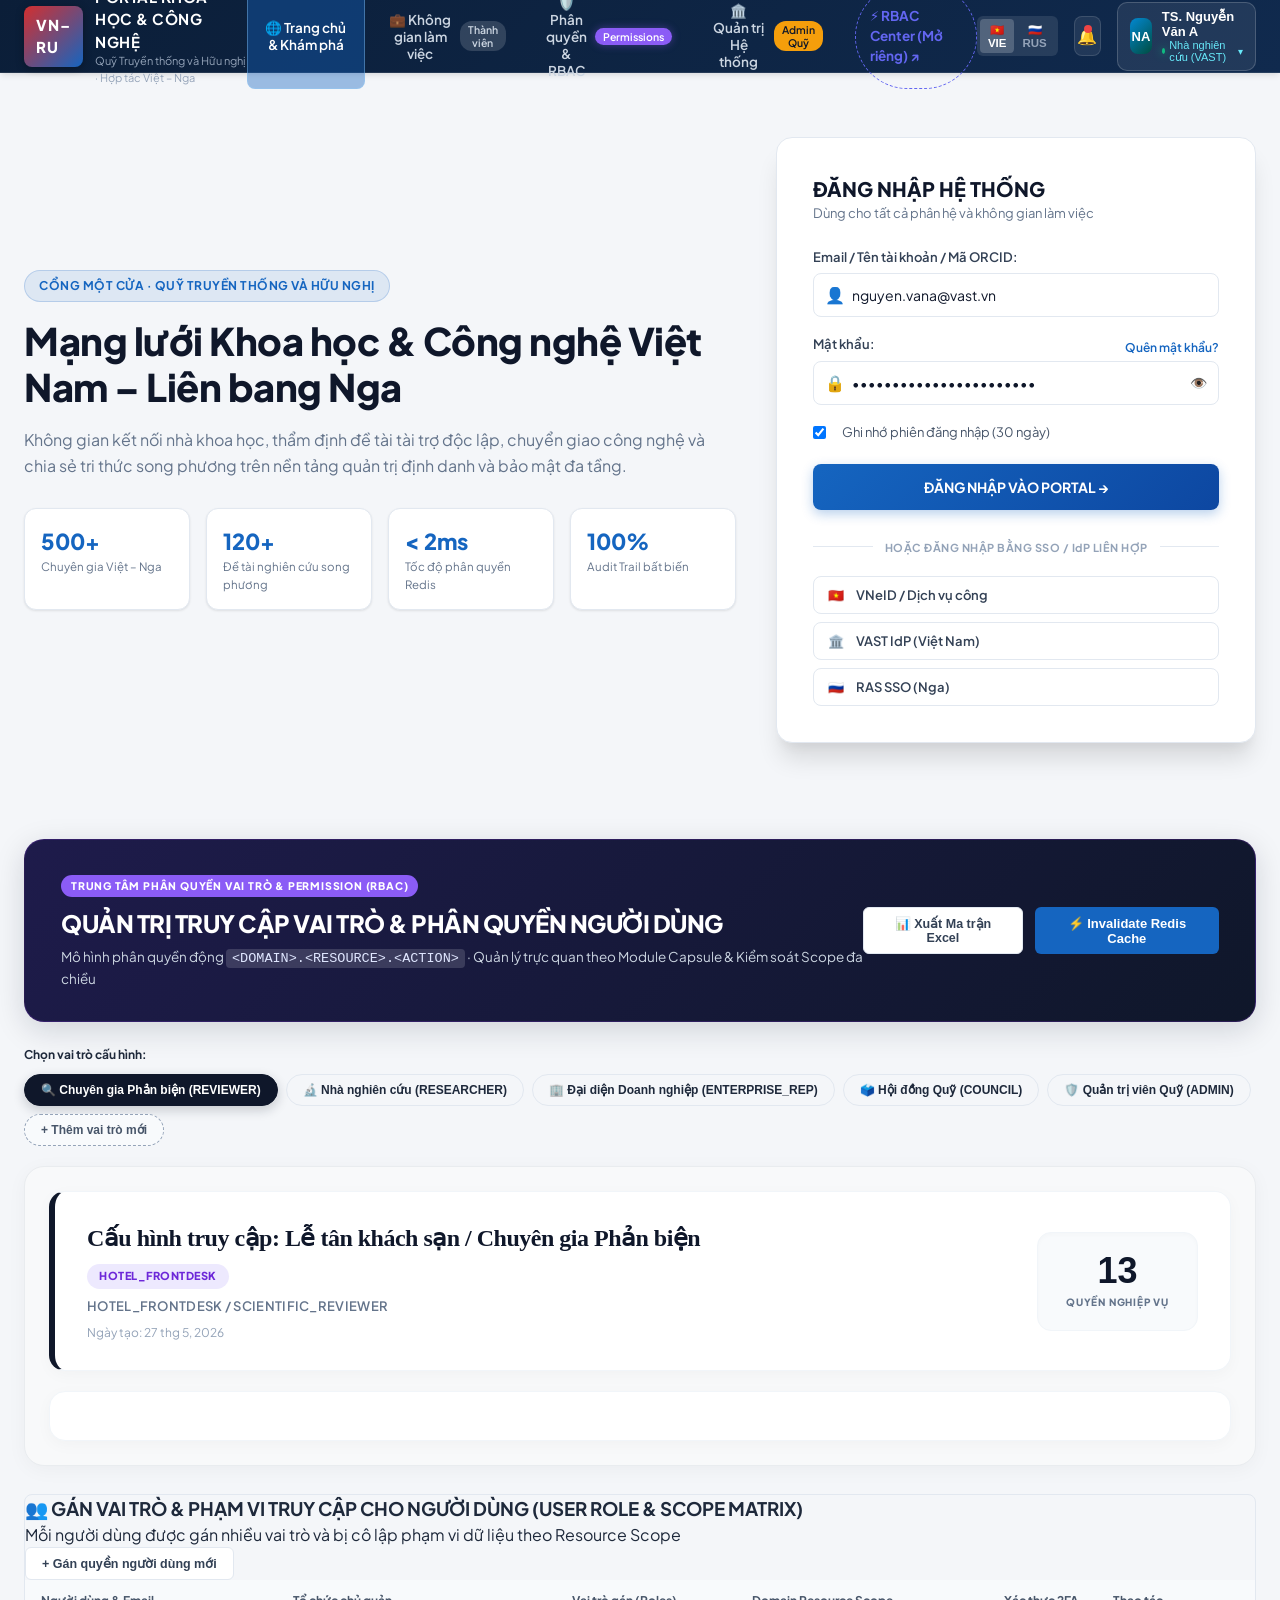
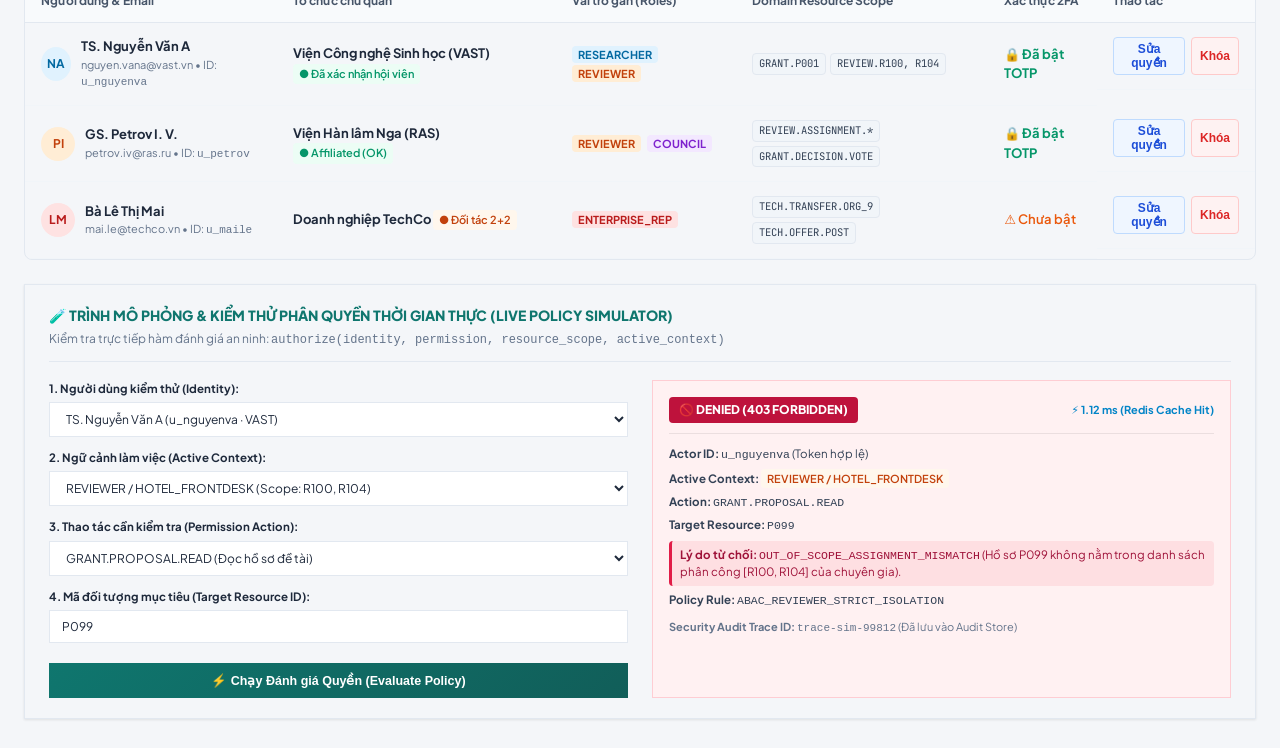
==== Module 1/UI/index.html @ 12f8a705 "Upload du an" ====
<!DOCTYPE html>
<html lang="vi">
<head>
  <meta charset="UTF-8">
  <meta name="viewport" content="width=device-width, initial-scale=1.0">
  <title>VN–RU PORTAL · Quản trị Định danh, Phân quyền & Kiểm toán (Module 1)</title>
  <link rel="preconnect" href="https://fonts.googleapis.com">
  <link rel="preconnect" href="https://fonts.gstatic.com" crossorigin>
  <link href="https://fonts.googleapis.com/css2?family=Plus+Jakarta+Sans:wght@400;500;600;700;800&family=JetBrains+Mono:wght@400;500;600&display=swap" rel="stylesheet">
  <link rel="stylesheet" href="index.css">
</head>
<body>
  <!-- TOP NAVIGATION BAR -->
  <header class="navbar" id="mainNavbar">
    <div class="nav-container">
      <div class="nav-brand" id="navBrand" onclick="switchMainTab('public')">
        <div class="brand-badge">VN–RU</div>
        <div class="brand-text">
          <span class="brand-title">PORTAL KHOA HỌC & CÔNG NGHỆ</span>
          <span class="brand-sub">Quỹ Truyền thống và Hữu nghị · Hợp tác Việt – Nga</span>
        </div>
      </div>

      <nav class="nav-menu">
        <button class="nav-item active" id="tabNavPublic" onclick="switchMainTab('public')">
          🌐 Trang chủ & Khám phá
        </button>
        <button class="nav-item" id="tabNavWorkspace" onclick="switchMainTab('workspace')">
          💼 Không gian làm việc
          <span class="badge-pill">Thành viên</span>
        </button>
        <button class="nav-item" id="tabNavRbac" onclick="switchMainTab('rbac')">
          🛡️ Phân quyền & RBAC
          <span class="badge-pill rbac">Permissions</span>
        </button>
        <button class="nav-item" id="tabNavAdmin" onclick="switchMainTab('admin')">
          🏛️ Quản trị Hệ thống
          <span class="badge-pill admin">Admin Quỹ</span>
        </button>
        <a href="../RBAC/rbac.html" class="nav-item" style="text-decoration: none; color: #6366f1; font-weight: 700; border: 1px dashed #6366f1; border-radius: 9999px; padding: 0.35rem 0.85rem; margin-left: 0.5rem;" title="Mở Trình Quản trị & Mô phỏng PEP/PDP Toàn màn hình">
          ⚡ RBAC Center (Mở riêng) ↗
        </a>
      </nav>

      <div class="nav-actions">
        <!-- Language Switcher -->
        <div class="lang-switch">
          <button class="lang-btn active">🇻🇳 VIE</button>
          <button class="lang-btn">🇷🇺 RUS</button>
        </div>

        <!-- Notification Bell -->
        <button class="icon-btn" title="Thông báo" onclick="showNotification('Hệ thống IAM: Redis Cache hoạt động tối ưu (< 1.2ms)')">
          🔔 <span class="notif-dot"></span>
        </button>

        <!-- User Context Switcher Widget -->
        <div class="user-context-wrapper" id="userContextWrapper">
          <button class="user-pill-btn" id="userPillBtn" onclick="toggleContextDropdown()">
            <div class="user-avatar">NA</div>
            <div class="user-info">
              <span class="user-name">TS. Nguyễn Văn A</span>
              <span class="user-context-tag" id="activeContextLabel">
                <span class="ctx-indicator"></span>
                <span id="activeContextText">Nhà nghiên cứu (VAST)</span>
                <span class="dropdown-arrow">▾</span>
              </span>
            </div>
          </button>

          <!-- Dropdown Context Menu (OPEN-02 Multi-Context Switcher) -->
          <div class="context-dropdown" id="contextDropdown">
            <div class="ctx-drop-header">
              <strong>🔄 CHUYỂN ĐỔI NGỮ CẢNH LÀM VIỆC</strong>
              <small>Hệ thống tự động nạp phân quyền & phạm vi tương ứng</small>
            </div>
            <div class="ctx-list">
              <div class="ctx-card active" id="ctxCard1" onclick="selectContext('researcher')">
                <div class="ctx-card-top">
                  <span class="ctx-badge blue">Ngữ cảnh 1: Đang chọn</span>
                  <span class="ctx-check">✓</span>
                </div>
                <div class="ctx-card-title">Nhà khoa học / Tác giả đề xuất</div>
                <div class="ctx-card-meta">
                  <span>🏛️ Viện Công nghệ Sinh học — VAST</span>
                  <span class="scope-text">Quyền: Nộp đề tài, Quản lý dự án cá nhân</span>
                </div>
              </div>

              <div class="ctx-card" id="ctxCard2" onclick="selectContext('reviewer')">
                <div class="ctx-card-top">
                  <span class="ctx-badge orange">Ngữ cảnh 2</span>
                  <span class="ctx-check"></span>
                </div>
                <div class="ctx-card-title">Chuyên gia Phản biện (Reviewer)</div>
                <div class="ctx-card-meta">
                  <span>⚖️ Hội đồng Độc lập Quỹ TT&HN</span>
                  <span class="scope-text">Phạm vi: Chỉ 02 hồ sơ phân công (#R100, #R104)</span>
                </div>
              </div>

              <div class="ctx-card" id="ctxCard3" onclick="selectContext('partner_rep')">
                <div class="ctx-card-top">
                  <span class="ctx-badge purple">Ngữ cảnh 3</span>
                  <span class="ctx-check"></span>
                </div>
                <div class="ctx-card-title">Đại diện Tổ chức Đối tác (Liaison)</div>
                <div class="ctx-card-meta">
                  <span>🏢 Ban Hợp tác Quốc tế — VAST</span>
                  <span class="scope-text">Quyền: Xác thực hội viên, Báo cáo đơn vị</span>
                </div>
              </div>
            </div>
            <div class="ctx-drop-footer">
              <button class="ctx-btn-request" onclick="showNotification('Yêu cầu cấp thêm quyền đã được gửi tới Ban Thư ký Quỹ!')">
                + Yêu cầu cấp thêm Ngữ cảnh / Đơn vị
              </button>
            </div>
          </div>
        </div>
      </div>
    </div>
  </header>

  <!-- MAIN APPLICATION CONTENT -->
  <main class="app-body">

    <!-- ============================================================= -->
    <!-- TAB 1: PUBLIC & LOGIN/2FA INTERACTION                          -->
    <!-- ============================================================= -->
    <section class="tab-pane active" id="panePublic">
      <div class="hero-banner">
        <div class="hero-content">
          <div class="hero-badge">CỔNG MỘT CỬA · QUỸ TRUYỀN THỐNG VÀ HỮU NGHỊ</div>
          <h1>Mạng lưới Khoa học & Công nghệ Việt Nam – Liên bang Nga</h1>
          <p>
            Không gian kết nối nhà khoa học, thẩm định đề tài tài trợ độc lập, chuyển giao công nghệ
            và chia sẻ tri thức song phương trên nền tảng quản trị định danh và bảo mật đa tầng.
          </p>
          <div class="hero-stats">
            <div class="stat-box">
              <span class="stat-num">500+</span>
              <span class="stat-lbl">Chuyên gia Việt – Nga</span>
            </div>
            <div class="stat-box">
              <span class="stat-num">120+</span>
              <span class="stat-lbl">Đề tài nghiên cứu song phương</span>
            </div>
            <div class="stat-box">
              <span class="stat-num">&lt; 2ms</span>
              <span class="stat-lbl">Tốc độ phân quyền Redis</span>
            </div>
            <div class="stat-box">
              <span class="stat-num">100%</span>
              <span class="stat-lbl">Audit Trail bất biến</span>
            </div>
          </div>
        </div>

        <!-- LOGIN & 2FA MOCKUP CARD -->
        <div class="login-wrapper">
          <div class="login-card" id="loginCard">
            <div class="login-card-header">
              <h3>ĐĂNG NHẬP HỆ THỐNG</h3>
              <p>Dùng cho tất cả phân hệ và không gian làm việc</p>
            </div>

            <form onsubmit="handleLoginSubmit(event)">
              <div class="form-group">
                <label>Email / Tên tài khoản / Mã ORCID:</label>
                <div class="input-with-icon">
                  <span class="input-icon">👤</span>
                  <input type="text" id="loginUsername" value="nguyen.vana@vast.vn" placeholder="vd: yourname@vast.vn hoặc ORCID" required>
                </div>
              </div>

              <div class="form-group">
                <div class="label-row">
                  <label>Mật khẩu:</label>
                  <a href="javascript:void(0)" class="link-small" onclick="showNotification('Vui lòng liên hệ quản trị viên qua email support@vn-ru.org để reset mật khẩu.')">Quên mật khẩu?</a>
                </div>
                <div class="input-with-icon">
                  <span class="input-icon">🔒</span>
                  <input type="password" id="loginPassword" value="VN-RU-Secure-Pass-2026!" placeholder="••••••••••••" required>
                  <button type="button" class="btn-toggle-pwd" onclick="togglePasswordVisibility()">👁️</button>
                </div>
              </div>

              <div class="form-check-row">
                <label class="custom-checkbox">
                  <input type="checkbox" checked>
                  <span class="checkmark"></span>
                  Ghi nhớ phiên đăng nhập (30 ngày)
                </label>
              </div>

              <button type="submit" class="btn-primary-block" id="btnLogin">
                ĐĂNG NHẬP VÀO PORTAL →
              </button>
            </form>

            <div class="divider-text">
              <span>HOẶC ĐĂNG NHẬP BẰNG SSO / IdP LIÊN HỢP</span>
            </div>

            <div class="sso-grid">
              <button class="sso-btn" onclick="simulateSso('VNeID Dịch vụ công Quốc gia')">
                <span class="sso-icon">🇻🇳</span>
                <span>VNeID / Dịch vụ công</span>
              </button>
              <button class="sso-btn" onclick="simulateSso('Viện Hàn lâm VAST SSO')">
                <span class="sso-icon">🏛️</span>
                <span>VAST IdP (Việt Nam)</span>
              </button>
              <button class="sso-btn" onclick="simulateSso('Viện Hàn lâm Nga RAS SSO')">
                <span class="sso-icon">🇷🇺</span>
                <span>RAS SSO (Nga)</span>
              </button>
            </div>
          </div>
        </div>
      </div>
    </section>

    <!-- ============================================================= -->
    <!-- TAB 2: ROLE-BASED WORKSPACE & PERSONAL SECURITY SETTINGS       -->
    <!-- ============================================================= -->
    <section class="tab-pane" id="paneWorkspace">
      <div class="workspace-layout">
        <!-- Sidebar Navigation -->
        <aside class="ws-sidebar">
          <div class="user-brief">
            <div class="brief-avatar">NA</div>
            <div class="brief-info">
              <h4>TS. Nguyễn Văn A</h4>
              <p class="role-tag" id="wsRoleTag">Nhà nghiên cứu</p>
              <p class="org-tag">Viện Công nghệ Sinh học (VAST)</p>
            </div>
          </div>

          <nav class="ws-menu">
            <div class="ws-menu-group">DANH MỤC LÀM VIỆC</div>
            <button class="ws-item" onclick="showWsSection('overview')">
              📊 Tổng quan không gian
            </button>
            <button class="ws-item" onclick="showWsSection('proposals')">
              📝 Hồ sơ đề tài của tôi <span class="counter">3</span>
            </button>
            <button class="ws-item" onclick="showWsSection('reviews')">
              ⚖️ Phản biện phân công <span class="counter alert" id="wsReviewCount">2</span>
            </button>
            <button class="ws-item" onclick="showWsSection('projects')">
              🚀 Dự án hợp tác song phương
            </button>

            <div class="ws-menu-group">BẢO MẬT & TÀI KHOẢN (MODULE 1)</div>
            <button class="ws-item active" onclick="showWsSection('security')">
              🛡️ Cài đặt Bảo mật & 2FA
            </button>
            <button class="ws-item" onclick="showWsSection('sessions')">
              📱 Quản lý Phiên thiết bị
            </button>
            <button class="ws-item" onclick="showWsSection('affiliation')">
              🏢 Thỏa thuận & Đơn vị chủ quản
            </button>
          </nav>

          <div class="sidebar-footer-box">
            <small>Trạng thái bảo mật:</small>
            <div class="sec-score"><span class="score-pill high">An toàn cao (2FA Đã bật)</span></div>
          </div>
        </aside>

        <!-- Main Workspace Body -->
        <main class="ws-content">
          <!-- Active Context Banner -->
          <div class="context-banner" id="activeContextBanner">
            <div class="ctx-banner-icon">💡</div>
            <div class="ctx-banner-text">
              <strong id="bannerContextTitle">Đang ở Ngữ cảnh: Nhà nghiên cứu / Tác giả đề tài (VAST)</strong>
              <p id="bannerContextDesc">
                Bạn có toàn quyền soạn thảo đề tài tài trợ độc lập, bổ sung báo cáo tiến độ và tra cứu chuyên gia.
                Để chấm phản biện đề tài được phân công, vui lòng dùng <b>Context Switcher</b> ở góc trên bên phải để chuyển sang vai trò <b>Reviewer</b>.
              </p>
            </div>
            <button class="btn-outline-white" onclick="toggleContextDropdown()">Đổi ngữ cảnh ▾</button>
          </div>

          <!-- Section: Security & Personal Settings -->
          <div class="content-card">
            <div class="card-header-bar">
              <div>
                <h2>CÀI ĐẶT BẢO MẬT & PHIÊN LÀM VIỆC (ROUTE: /security)</h2>
                <p>Quản trị xác thực 2 yếu tố, giám sát các thiết bị đang đăng nhập và tư cách hội viên</p>
              </div>
              <div class="badge-status-green">● IAM Gateway: Protected</div>
            </div>

            <div class="settings-grid">
              <!-- 2FA Box -->
              <div class="setting-item-box">
                <div class="setting-item-header">
                  <div>
                    <h4>1. Xác thực 2 bước (Two-Factor Authentication - 2FA / TOTP)</h4>
                    <p>Bắt buộc đối với vai trò Chuyên gia phản biện (Reviewer) và Quản trị viên để bảo vệ dữ liệu hồ sơ.</p>
                  </div>
                  <span class="status-pill active" id="pill2fa">ĐÃ KÍCH HOẠT</span>
                </div>
                <div class="setting-item-body">
                  <div class="info-row">
                    <span>📱 Ứng dụng liên kết:</span>
                    <strong>Google Authenticator (iPhone 15 Pro)</strong>
                  </div>
                  <div class="info-row">
                    <span>🔑 Mã khôi phục dự phòng:</span>
                    <strong>8 mã còn khả dụng</strong>
                  </div>
                  <div class="action-row">
                    <button class="btn-secondary" onclick="open2faModal(true)">Cấu hình lại 2FA</button>
                    <button class="btn-outline" onclick="showNotification('Đã tải danh sách 8 mã dự phòng bảo mật về máy!')">Tải mã dự phòng</button>
                  </div>
                </div>
              </div>

              <!-- Multi-Device Sessions Box -->
              <div class="setting-item-box">
                <div class="setting-item-header">
                  <div>
                    <h4>2. Quản lý Phiên đăng nhập Đa thiết bị (Active Sessions)</h4>
                    <p>Danh sách các thiết bị đang duy trì phiên làm việc được cấp phát Token bởi IAM Service</p>
                  </div>
                  <button class="btn-danger-sm" onclick="revokeOtherSessions()">⚠️ Thu hồi tất cả phiên khác</button>
                </div>

                <div class="session-list" id="sessionList">
                  <div class="session-card current">
                    <div class="session-icon">🖥️</div>
                    <div class="session-info">
                      <div class="session-name">Windows 11 · Chrome 128 <span class="current-badge">Phiên hiện tại</span></div>
                      <div class="session-meta">IP: 113.190.42.18 (Hà Nội, Việt Nam) • Hoạt động: Vừa xong</div>
                    </div>
                    <span class="session-status">Đang kết nối</span>
                  </div>

                  <div class="session-card" id="sessCardMobile">
                    <div class="session-icon">📱</div>
                    <div class="session-info">
                      <div class="session-name">iPhone 15 Pro · Safari Mobile 17</div>
                      <div class="session-meta">IP: 85.140.2.90 (Moscow, LB Nga) • Hoạt động: 3 giờ trước</div>
                    </div>
                    <button class="btn-revoke" onclick="revokeSingleSession('sessCardMobile', 'iPhone 15 Pro')">Đăng xuất</button>
                  </div>

                  <div class="session-card" id="sessCardMac">
                    <div class="session-icon">💻</div>
                    <div class="session-info">
                      <div class="session-name">MacBook Pro · Firefox 129</div>
                      <div class="session-meta">IP: 113.190.42.18 (Hà Nội, Việt Nam) • Hoạt động: 2 ngày trước</div>
                    </div>
                    <button class="btn-revoke" onclick="revokeSingleSession('sessCardMac', 'MacBook Pro')">Đăng xuất</button>
                  </div>
                </div>
              </div>

              <!-- Affiliation & Legal Agreement Box -->
              <div class="setting-item-box">
                <div class="setting-item-header">
                  <div>
                    <h4>3. Tư cách Hội viên & Tổ chức Đối tác (Affiliation Verification)</h4>
                    <p>Trạng thái pháp lý và quan hệ với Quỹ Truyền thống và Hữu nghị</p>
                  </div>
                  <span class="status-pill active">ĐÃ XÁC THỰC</span>
                </div>
                <div class="affiliation-content">
                  <div class="affil-grid">
                    <div>
                      <small>Cơ quan chủ quản:</small>
                      <p><strong>Viện Công nghệ Sinh học — Viện Hàn lâm KH&CN VN (VAST)</strong></p>
                    </div>
                    <div>
                      <small>Thỏa thuận hợp tác song phương Quỹ:</small>
                      <p><strong>Hợp đồng đối tác số VN-RU/2026/VAST-01</strong></p>
                    </div>
                    <div>
                      <small>Đại diện cơ quan phê duyệt:</small>
                      <p><strong>PGS. TS. Trần Văn B (Ban Hợp tác Quốc tế)</strong></p>
                    </div>
                    <div>
                      <small>Cơ chế xác nhận:</small>
                      <p><span class="badge-pill">Affiliation Consent Verified</span></p>
                    </div>
                  </div>
                  <div class="note-box">
                    ℹ️ <i>Lưu ý kiến trúc: IAM chỉ tiêu thụ trạng thái xác nhận từ domain Onboarding/Organization để cấp Access Context, không sở hữu hay tự quyết định Thỏa thuận hợp tác.</i>
                  </div>
                </div>
              </div>
            </div>
          </div>
        </main>
      </div>
    </section>

    <!-- ============================================================= -->
    <!-- TAB 3: GOVERNANCE & ADMINISTRATION CONSOLE                     -->
    <!-- ============================================================= -->
    <section class="tab-pane" id="paneAdmin">
      <div class="admin-layout">
        <!-- Admin Sub-Navigation Sidebar -->
        <aside class="admin-sidebar">
          <div class="admin-badge-header">
            <span class="shield-icon">🛡️</span>
            <div>
              <h3>IAM GOVERNANCE</h3>
              <small>Dành cho Quản trị viên Quỹ</small>
            </div>
          </div>

          <nav class="admin-menu">
            <button class="admin-nav-item active" onclick="switchAdminTab('users')">
              👥 Quản trị Định danh & Gán quyền (/admin/access/users)
            </button>
            <button class="admin-nav-item" onclick="switchAdminTab('audit')">
              📜 Nhật ký Kiểm toán Bảo mật (/admin/access/audit)
            </button>
            <button class="admin-nav-item" onclick="switchAdminTab('redis')">
              ⚡ Quản lý Cache & Redis Invalidation
            </button>
            <button class="admin-nav-item" onclick="showNotification('Tính năng Báo cáo KPI Ban Điều hành thuộc Module 6')">
              📊 Báo cáo Tổng hợp KPI (Module 6)
            </button>
          </nav>

          <div class="admin-sync-indicator">
            <div class="sync-dot"></div>
            <div>
              <strong>Optimistic Lock: OK</strong>
              <small>State Version: v4.28 (No Conflict)</small>
            </div>
          </div>
        </aside>

        <!-- Admin Main Content Pane -->
        <main class="admin-content">
          <!-- SUB-VIEW 1: USERS & RBAC GOVERNANCE -->
          <div class="admin-subpane active" id="subpaneUsers">
            <div class="admin-header-row">
              <div>
                <h2>QUẢN TRỊ TRUY CẬP & GÁN QUYỀN ĐỊNH DANH</h2>
                <p>Cấp quyền theo mô hình 3 chiều: <code>authorize(identity, permission, resource_scope, active_context)</code></p>
              </div>
              <div class="admin-actions">
                <button class="btn-secondary" onclick="showNotification('Đã xuất ma trận phân quyền Excel thành công!')">📊 Xuất Ma trận Quyền</button>
                <button class="btn-primary" onclick="openAddUserModal()">+ Thêm người dùng mới</button>
              </div>
            </div>

            <!-- Filters -->
            <div class="filter-toolbar">
              <div class="search-input-box">
                <span>🔍</span>
                <input type="text" placeholder="Tìm theo tên, email, ORCID hoặc ID..." id="userSearchInput" oninput="filterUserTable()">
              </div>
              <select class="filter-select" id="roleFilterSelect" onchange="filterUserTable()">
                <option value="ALL">Tất cả Vai trò (All Roles)</option>
                <option value="RESEARCHER">RESEARCHER (Nhà khoa học)</option>
                <option value="REVIEWER">REVIEWER (Phản biện)</option>
                <option value="ENTERPRISE_REP">ENTERPRISE_REP (Doanh nghiệp)</option>
                <option value="GOVERNANCE_ADMIN">GOVERNANCE_ADMIN (Quản trị)</option>
              </select>
              <select class="filter-select">
                <option value="ALL">Tất cả Tổ chức (VAST, RAS, Doanh nghiệp...)</option>
                <option value="VAST">Viện Hàn lâm KH&CN (VAST)</option>
                <option value="RAS">Viện Hàn lâm LB Nga (RAS)</option>
                <option value="QUY">Quỹ Truyền thống & Hữu nghị</option>
              </select>
              <button class="btn-refresh" onclick="showNotification('Đã đồng bộ dữ liệu người dùng mới nhất!')">🔄</button>
            </div>

            <!-- Users Table -->
            <div class="table-card">
              <table class="data-table" id="usersTable">
                <thead>
                  <tr>
                    <th>Người dùng & Email</th>
                    <th>Tổ chức chủ quản</th>
                    <th>Vai trò gán (Roles)</th>
                    <th>Phạm vi quyền hạn (Domain Scope)</th>
                    <th>Bảo mật 2FA</th>
                    <th class="th-actions">Thao tác</th>
                  </tr>
                </thead>
                <tbody>
                  <tr>
                    <td>
                      <div class="user-cell">
                        <div class="avatar-circle">NA</div>
                        <div>
                          <strong>TS. Nguyễn Văn A</strong>
                          <span class="sub-cell">nguyen.vana@vast.vn • ID: <code>u_nguyenva</code></span>
                        </div>
                      </div>
                    </td>
                    <td>
                      <strong>Viện CNSH — VAST</strong>
                      <span class="badge-tag green">● Affiliated (OK)</span>
                    </td>
                    <td>
                      <span class="role-pill blue">RESEARCHER</span>
                      <span class="role-pill orange">REVIEWER</span>
                    </td>
                    <td>
                      <div class="scope-tags">
                        <span class="scope-badge">GRANT.P001</span>
                        <span class="scope-badge">REVIEW.R100, R104</span>
                      </div>
                    </td>
                    <td><span class="mfa-status on">🔒 Đã bật TOTP</span></td>
                    <td class="td-actions">
                      <button class="btn-action-edit" onclick="openPermissionDrawer('TS. Nguyễn Văn A', 'u_nguyenva', 'RESEARCHER, REVIEWER')">Sửa quyền</button>
                      <button class="btn-action-lock" onclick="showNotification('Tài khoản đã được đặt vào trạng thái khóa tạm thời.')">Khóa</button>
                    </td>
                  </tr>

                  <tr>
                    <td>
                      <div class="user-cell">
                        <div class="avatar-circle rus">PI</div>
                        <div>
                          <strong>GS. Petrov I. V.</strong>
                          <span class="sub-cell">petrov.iv@ras.ru • ID: <code>u_petrov</code></span>
                        </div>
                      </div>
                    </td>
                    <td>
                      <strong>Viện Hàn lâm Nga (RAS)</strong>
                      <span class="badge-tag green">● Affiliated (OK)</span>
                    </td>
                    <td>
                      <span class="role-pill orange">REVIEWER</span>
                      <span class="role-pill purple">COUNCIL</span>
                    </td>
                    <td>
                      <div class="scope-tags">
                        <span class="scope-badge">REVIEW.ASSIGNMENT.*</span>
                        <span class="scope-badge">GRANT.DECISION.VOTE</span>
                      </div>
                    </td>
                    <td><span class="mfa-status on">🔒 Đã bật TOTP</span></td>
                    <td class="td-actions">
                      <button class="btn-action-edit" onclick="openPermissionDrawer('GS. Petrov I. V.', 'u_petrov', 'REVIEWER, COUNCIL')">Sửa quyền</button>
                      <button class="btn-action-lock">Khóa</button>
                    </td>
                  </tr>

                  <tr>
                    <td>
                      <div class="user-cell">
                        <div class="avatar-circle ent">LM</div>
                        <div>
                          <strong>Bà Lê Thị Mai</strong>
                          <span class="sub-cell">mai.le@techco.vn • ID: <code>u_maile</code></span>
                        </div>
                      </div>
                    </td>
                    <td>
                      <strong>Doanh nghiệp TechCo</strong>
                      <span class="badge-tag orange">● Đối tác 2+2</span>
                    </td>
                    <td>
                      <span class="role-pill red">ENTERPRISE_REP</span>
                    </td>
                    <td>
                      <div class="scope-tags">
                        <span class="scope-badge">TECH.TRANSFER.ORG_9</span>
                        <span class="scope-badge">TECH.OFFER.POST</span>
                      </div>
                    </td>
                    <td><span class="mfa-status off">⚠️ Chưa bật</span></td>
                    <td class="td-actions">
                      <button class="btn-action-edit" onclick="openPermissionDrawer('Bà Lê Thị Mai', 'u_maile', 'ENTERPRISE_REP')">Sửa quyền</button>
                      <button class="btn-action-lock">Khóa</button>
                    </td>
                  </tr>

                  <tr>
                    <td>
                      <div class="user-cell">
                        <div class="avatar-circle adm">TK</div>
                        <div>
                          <strong>Ban Thư ký Quỹ</strong>
                          <span class="sub-cell">sec-admin@vn-ru.org • ID: <code>u_admin01</code></span>
                        </div>
                      </div>
                    </td>
                    <td>
                      <strong>Quỹ Truyền thống & Hữu nghị</strong>
                      <span class="badge-tag purple">● Quản trị Hệ thống</span>
                    </td>
                    <td>
                      <span class="role-pill dark">GOVERNANCE_ADMIN</span>
                    </td>
                    <td>
                      <div class="scope-tags">
                        <span class="scope-badge">IAM.*</span>
                        <span class="scope-badge">AUDIT.*</span>
                        <span class="scope-badge">SYSTEM.ALL</span>
                      </div>
                    </td>
                    <td><span class="mfa-status strict">🛡️ Bắt buộc</span></td>
                    <td class="td-actions">
                      <button class="btn-action-edit" onclick="showNotification('Tài khoản Quản trị cấp cao yêu cầu phê duyệt 2-person rule!')">Chi tiết</button>
                    </td>
                  </tr>
                </tbody>
              </table>
            </div>
          </div>

          <!-- SUB-VIEW: ROLE & PERMISSION (RBAC MATRIX - NEW UI AS IN REFERENCE) -->
          <div class="admin-subpane" id="subpaneRoles">
            <!-- Role Selector Top Bar -->
            <div class="role-selector-bar">
              <div class="role-selector-label">
                <span>Chọn vai trò cấu hình:</span>
              </div>
              <div class="role-pills-nav">
                <button class="r-pill-btn active" onclick="switchRoleConfig('REVIEWER')">
                  🔍 Chuyên gia Phản biện (REVIEWER)
                </button>
                <button class="r-pill-btn" onclick="switchRoleConfig('RESEARCHER')">
                  🔬 Nhà nghiên cứu (RESEARCHER)
                </button>
                <button class="r-pill-btn" onclick="switchRoleConfig('ENTERPRISE_REP')">
                  🏢 Đại diện Doanh nghiệp (ENTERPRISE_REP)
                </button>
                <button class="r-pill-btn" onclick="switchRoleConfig('COUNCIL')">
                  🗳️ Hội đồng Quỹ (COUNCIL)
                </button>
                <button class="r-pill-btn" onclick="switchRoleConfig('GOVERNANCE_ADMIN')">
                  🛡️ Quản trị viên Quỹ (ADMIN)
                </button>
                <button class="r-pill-btn custom" onclick="openCreateRoleModal()">
                  + Thêm vai trò
                </button>
              </div>
            </div>

            <!-- MAIN ROLE ACCESS CONFIGURATION CARD (AS IN IMAGE) -->
            <div class="access-config-master-card">
              <!-- Top Header Card with Left Info and Right Stat Badge -->
              <div class="ac-header-card">
                <div class="ac-header-left">
                  <h1 class="ac-title" id="acRoleTitle">Cấu hình truy cập: Chuyên gia Phản biện</h1>
                  <div class="ac-badge-pill" id="acRoleBadge">ROLE_REVIEWER</div>
                  <div class="ac-role-code" id="acRoleCode">HOTEL_FRONTDESK / SCIENTIFIC_REVIEWER</div>
                  <div class="ac-created-date">Ngày tạo: 27 thg 5, 2026</div>
                </div>

                <div class="ac-header-right-box">
                  <div class="ac-stat-num" id="acTotalPermsCount">13</div>
                  <div class="ac-stat-label">QUYỀN NGHIỆP VỤ</div>
                </div>
              </div>

              <!-- Bottom Capsules Module Grid (Exact reference layout) -->
              <div class="ac-capsules-container">
                <div class="ac-capsules-grid" id="acCapsulesGrid">
                  <!-- Capsules will be rendered dynamically by JavaScript based on active role -->
                </div>
              </div>

              <!-- Granular Permission Sub-Drawer / Expandable Panel -->
              <div class="ac-granular-panel" id="acGranularPanel" style="display: none;">
                <div class="granular-header">
                  <div class="granular-title">
                    <span id="granularGroupIcon">📋</span>
                    <strong id="granularGroupName">Chi tiết Quyền trong phân hệ: Đề xuất & Hồ sơ tài trợ</strong>
                    <span class="badge-scope" id="granularGroupDomain">GRANT DOMAIN</span>
                  </div>
                  <button class="btn-close-granular" onclick="closeGranularPanel()">✕ Đóng</button>
                </div>

                <div class="granular-items-grid" id="granularItemsList">
                  <!-- Granular checkboxes rendered dynamically -->
                </div>

                <div class="granular-footer">
                  <span class="granular-hint">💡 Khi thay đổi quyền, hệ thống tự động phát tín hiệu Invalidate Redis Cache (&lt; 1.5ms).</span>
                  <button class="btn-save-granular" onclick="saveGranularPermissions()">💾 Lưu Phân quyền Phân hệ</button>
                </div>
              </div>
            </div>

            <!-- LIVE POLICY SIMULATOR / TESTER -->
            <div class="policy-simulator-container">
              <div class="sim-header">
                <h3>🧪 TRÌNH MÔ PHỎNG & KIỂM THỬ PHÂN QUYỀN THỜI GIAN THỰC (LIVE POLICY SIMULATOR)</h3>
                <p>Kiểm tra trực tiếp hàm đánh giá an ninh: <code>authorize(identity, permission, resource_scope, active_context)</code></p>
              </div>

              <div class="sim-grid">
                <!-- Inputs Form -->
                <div class="sim-inputs">
                  <div class="sim-form-group">
                    <label>1. Người dùng kiểm thử (Identity):</label>
                    <select class="sim-select" id="simUserSelect">
                      <option value="u_nguyenva">TS. Nguyễn Văn A (u_nguyenva · VAST)</option>
                      <option value="u_petrov">GS. Petrov I. V. (u_petrov · RAS)</option>
                      <option value="u_maile">Bà Lê Thị Mai (u_maile · TechCo)</option>
                      <option value="u_admin01">Ban Thư ký Quỹ (u_admin01 · Quỹ TT&HN)</option>
                    </select>
                  </div>

                  <div class="sim-form-group">
                    <label>2. Ngữ cảnh làm việc (Active Context):</label>
                    <select class="sim-select" id="simContextSelect">
                      <option value="REVIEWER">REVIEWER (Hội đồng Quỹ · Scope: R100, R104)</option>
                      <option value="RESEARCHER">RESEARCHER (Nhà nghiên cứu VAST · Scope: GRANT.P001)</option>
                      <option value="ENTERPRISE_REP">ENTERPRISE_REP (Đại diện TechCo)</option>
                      <option value="GOVERNANCE_ADMIN">GOVERNANCE_ADMIN (Quản trị hệ thống)</option>
                    </select>
                  </div>

                  <div class="sim-form-group">
                    <label>3. Thao tác cần kiểm tra (Permission Action):</label>
                    <select class="sim-select" id="simActionSelect">
                      <option value="GRANT.PROPOSAL.READ">GRANT.PROPOSAL.READ (Đọc hồ sơ đề tài)</option>
                      <option value="GRANT.PROPOSAL.SUBMIT">GRANT.PROPOSAL.SUBMIT (Nộp đề xuất đề tài)</option>
                      <option value="REVIEW.SCORE.WRITE">REVIEW.SCORE.WRITE (Nhập điểm phản biện)</option>
                      <option value="IAM.USER.MANAGE">IAM.USER.MANAGE (Quản lý User)</option>
                      <option value="TECH.OFFER.POST">TECH.OFFER.POST (Đăng công nghệ 2+2)</option>
                    </select>
                  </div>

                  <div class="sim-form-group">
                    <label>4. Mã đối tượng mục tiêu (Target Resource ID):</label>
                    <input type="text" class="sim-input" id="simResourceIdInput" value="P099" placeholder="vd: P099 (Ngoài phạm vi) hoặc R100 (Được phân công)">
                  </div>

                  <button class="btn-sim-run" onclick="runPolicySimulation()">⚡ Chạy Đánh giá Quyền (Evaluate Policy)</button>
                </div>

                <!-- Simulation Output -->
                <div class="sim-output" id="simOutputBox">
                  <div class="sim-output-header">
                    <span class="sim-badge denied" id="simResBadge">🚫 DENIED (403 FORBIDDEN)</span>
                    <span class="sim-latency" id="simResLatency">⚡ 1.12 ms (Redis Cache Hit)</span>
                  </div>

                  <div class="sim-output-body" id="simResBody">
                    <div class="sim-item"><strong>Actor ID:</strong> <code>u_nguyenva</code> (Token hợp lệ)</div>
                    <div class="sim-item"><strong>Active Context:</strong> <span class="badge-tag orange">REVIEWER</span></div>
                    <div class="sim-item"><strong>Action:</strong> <code>GRANT.PROPOSAL.READ</code></div>
                    <div class="sim-item"><strong>Target Resource:</strong> <code>P099</code></div>
                    <div class="sim-item error"><strong>Lý do từ chối:</strong> <code>OUT_OF_SCOPE_ASSIGNMENT_MISMATCH</code> (Hồ sơ P099 không nằm trong danh sách phân công [R100, R104] của chuyên gia).</div>
                    <div class="sim-item"><strong>Policy Rule:</strong> <code>ABAC_REVIEWER_STRICT_ISOLATION</code></div>
                    <div class="sim-item audit"><strong>Security Audit Trace ID:</strong> <code>trace-sim-99812</code> (Đã lưu vào Audit Store)</div>
                  </div>
                </div>
              </div>
            </div>
          </div>

            <!-- LIVE POLICY SIMULATOR / TESTER -->
            <div class="policy-simulator-container">
              <div class="sim-header">
                <h3>🧪 TRÌNH MÔ PHỎNG & KIỂM THỬ PHÂN QUYỀN THỜI GIAN THỰC (LIVE POLICY SIMULATOR)</h3>
                <p>Kiểm tra trực tiếp hàm đánh giá an ninh: <code>authorize(identity, permission, resource_scope, active_context)</code></p>
              </div>

              <div class="sim-grid">
                <!-- Inputs Form -->
                <div class="sim-inputs">
                  <div class="sim-form-group">
                    <label>1. Người dùng kiểm thử (Identity):</label>
                    <select class="sim-select" id="simUserSelect">
                      <option value="u_nguyenva">TS. Nguyễn Văn A (u_nguyenva · VAST)</option>
                      <option value="u_petrov">GS. Petrov I. V. (u_petrov · RAS)</option>
                      <option value="u_maile">Bà Lê Thị Mai (u_maile · TechCo)</option>
                      <option value="u_admin01">Ban Thư ký Quỹ (u_admin01 · Quỹ TT&HN)</option>
                    </select>
                  </div>

                  <div class="sim-form-group">
                    <label>2. Ngữ cảnh làm việc (Active Context):</label>
                    <select class="sim-select" id="simContextSelect">
                      <option value="REVIEWER">REVIEWER (Hội đồng Quỹ · Scope: R100, R104)</option>
                      <option value="RESEARCHER">RESEARCHER (Nhà nghiên cứu VAST · Scope: GRANT.P001)</option>
                      <option value="ENTERPRISE_REP">ENTERPRISE_REP (Đại diện TechCo)</option>
                      <option value="GOVERNANCE_ADMIN">GOVERNANCE_ADMIN (Quản trị hệ thống)</option>
                    </select>
                  </div>

                  <div class="sim-form-group">
                    <label>3. Thao tác cần kiểm tra (Permission Action):</label>
                    <select class="sim-select" id="simActionSelect">
                      <option value="GRANT.PROPOSAL.READ">GRANT.PROPOSAL.READ (Đọc hồ sơ đề tài)</option>
                      <option value="GRANT.PROPOSAL.SUBMIT">GRANT.PROPOSAL.SUBMIT (Nộp đề xuất đề tài)</option>
                      <option value="REVIEW.SCORE.WRITE">REVIEW.SCORE.WRITE (Nhập điểm phản biện)</option>
                      <option value="IAM.USER.MANAGE">IAM.USER.MANAGE (Quản lý User)</option>
                      <option value="TECH.OFFER.POST">TECH.OFFER.POST (Đăng công nghệ 2+2)</option>
                    </select>
                  </div>

                  <div class="sim-form-group">
                    <label>4. Mã đối tượng mục tiêu (Target Resource ID):</label>
                    <input type="text" class="sim-input" id="simResourceIdInput" value="P099" placeholder="vd: P099 (Ngoài phạm vi) hoặc R100 (Được phân công)">
                  </div>

                  <button class="btn-sim-run" onclick="runPolicySimulation()">⚡ Chạy Đánh giá Quyền (Evaluate Policy)</button>
                </div>

                <!-- Simulation Output -->
                <div class="sim-output" id="simOutputBox">
                  <div class="sim-output-header">
                    <span class="sim-badge denied" id="simResBadge">🚫 DENIED (403 FORBIDDEN)</span>
                    <span class="sim-latency" id="simResLatency">⚡ 1.12 ms (Redis Cache Hit)</span>
                  </div>

                  <div class="sim-output-body" id="simResBody">
                    <div class="sim-item"><strong>Actor ID:</strong> <code>u_nguyenva</code> (Token hợp lệ)</div>
                    <div class="sim-item"><strong>Active Context:</strong> <span class="badge-tag orange">REVIEWER</span></div>
                    <div class="sim-item"><strong>Action:</strong> <code>GRANT.PROPOSAL.READ</code></div>
                    <div class="sim-item"><strong>Target Resource:</strong> <code>P099</code></div>
                    <div class="sim-item error"><strong>Lý do từ chối:</strong> <code>OUT_OF_SCOPE_ASSIGNMENT_MISMATCH</code> (Hồ sơ P099 không nằm trong danh sách phân công [R100, R104] của chuyên gia).</div>
                    <div class="sim-item"><strong>Policy Rule:</strong> <code>ABAC_REVIEWER_STRICT_ISOLATION</code></div>
                    <div class="sim-item audit"><strong>Security Audit Trace ID:</strong> <code>trace-sim-99812</code> (Đã lưu vào Audit Store)</div>
                  </div>
                </div>
              </div>
            </div>
          </div>

          <!-- SUB-VIEW 2: AUDIT TRAIL & COMPLIANCE LOG -->
          <div class="admin-subpane" id="subpaneAudit">
            <div class="admin-header-row">
              <div>
                <h2>SECURITY AUDIT TRAIL & LOG KIỂM TOÁN TẬP TRUNG</h2>
                <p>Truy vết thời gian thực mọi sự kiện xác thực, phân quyền và thao tác dữ liệu nhạy cảm</p>
              </div>
              <div class="admin-actions">
                <button class="btn-secondary" onclick="exportAuditReport('excel')">📊 Xuất Excel</button>
                <button class="btn-primary" onclick="exportAuditReport('pdf')">📥 Xuất Báo cáo Audit (PDF)</button>
              </div>
            </div>

            <!-- Audit Filter Toolbar -->
            <div class="filter-toolbar">
              <select class="filter-select" id="auditTimeSelect">
                <option value="24h">Thời gian: 24 giờ qua</option>
                <option value="7d">7 ngày qua</option>
                <option value="30d">30 ngày qua</option>
              </select>
              <select class="filter-select" id="auditEventSelect" onchange="filterAuditTable()">
                <option value="ALL">Tất cả Loại Sự kiện</option>
                <option value="AUTHZ_DENIED">AUTHZ_DENIED (Quyền bị từ chối 403)</option>
                <option value="ROLE_CHANGE">ROLE_CHANGE (Thay đổi quyền)</option>
                <option value="LOGIN_SUCCESS">LOGIN_SUCCESS (Đăng nhập)</option>
                <option value="CONTEXT_SWITCH">CONTEXT_SWITCH (Đổi ngữ cảnh)</option>
              </select>
              <div class="search-input-box">
                <span>🔍</span>
                <input type="text" placeholder="Tìm theo Actor ID, Trace ID, Resource..." id="auditSearchInput" oninput="filterAuditTable()">
              </div>
              <button class="btn-refresh" onclick="showNotification('Đã tải 50 sự kiện audit mới nhất!')">🔄 Làm mới</button>
            </div>

            <!-- Audit Table -->
            <div class="table-card">
              <table class="data-table audit-table" id="auditTable">
                <thead>
                  <tr>
                    <th>Thời gian</th>
                    <th>Loại sự kiện</th>
                    <th>Actor ID</th>
                    <th>Thao tác & Resource Scope</th>
                    <th>Quyết định</th>
                    <th>Trace ID (OpenTelemetry)</th>
                    <th>Chi tiết</th>
                  </tr>
                </thead>
                <tbody>
                  <tr class="row-danger">
                    <td><code>23:23:02</code></td>
                    <td><span class="event-badge denied">AUTHZ_DENIED (403)</span></td>
                    <td><code>u_nguyenva</code></td>
                    <td>
                      <strong>GRANT.PROPOSAL.READ (P099)</strong>
                      <div class="audit-sub-text alert">Lý do: Đề tài P099 nằm ngoài phạm vi phân công chấm</div>
                    </td>
                    <td><span class="decision-pill denied">DENIED</span></td>
                    <td><code class="trace-code">trace-8f92c9</code></td>
                    <td><button class="btn-inspect" onclick="inspectAuditEvent('trace-8f92c9')">Xem JSON</button></td>
                  </tr>

                  <tr class="row-warning">
                    <td><code>23:24:40</code></td>
                    <td><span class="event-badge warning">ROLE_CHANGE</span></td>
                    <td><code>admin_quy</code></td>
                    <td>
                      <strong>IAM.ROLE.ASSIGN &rarr; u_petrov</strong>
                      <div class="audit-sub-text">Gán role REVIEWER • Redis Cache đã Invalidate tức thì</div>
                    </td>
                    <td><span class="decision-pill allow">ALLOW</span></td>
                    <td><code class="trace-code">trace-8f9301</code></td>
                    <td><button class="btn-inspect" onclick="inspectAuditEvent('trace-8f9301')">Xem JSON</button></td>
                  </tr>

                  <tr>
                    <td><code>23:22:18</code></td>
                    <td><span class="event-badge info">CONTEXT_SWITCH</span></td>
                    <td><code>u_nguyenva</code></td>
                    <td>
                      <strong>CTX.SWITCH &rarr; REVIEWER</strong>
                      <div class="audit-sub-text">Scope bound: assignmentId = ['R100', 'R104']</div>
                    </td>
                    <td><span class="decision-pill allow">ALLOW</span></td>
                    <td><code class="trace-code">trace-8f92a4</code></td>
                    <td><button class="btn-inspect" onclick="inspectAuditEvent('trace-8f92a4')">Xem JSON</button></td>
                  </tr>

                  <tr>
                    <td><code>23:22:15</code></td>
                    <td><span class="event-badge success">LOGIN_SUCCESS</span></td>
                    <td><code>u_nguyenva</code></td>
                    <td>
                      <strong>IAM.AUTH.SESSION_START</strong>
                      <div class="audit-sub-text">2FA TOTP: Verified (IP: 113.190.42.18)</div>
                    </td>
                    <td><span class="decision-pill allow">ALLOW</span></td>
                    <td><code class="trace-code">trace-8f92a1</code></td>
                    <td><button class="btn-inspect" onclick="inspectAuditEvent('trace-8f92a1')">Xem JSON</button></td>
                  </tr>
                </tbody>
              </table>
            </div>
          </div>

          <!-- SUB-VIEW 3: REDIS CACHE & PERFORMANCE MONITOR -->
          <div class="admin-subpane" id="subpaneRedis">
            <div class="admin-header-row">
              <div>
                <h2>QUẢN LÝ DISTRIBUTED REDIS CACHE (PERFORMANCE LAYER)</h2>
                <p>Giám sát tốc độ phản hồi phân quyền (&lt;2ms), TTL phiên làm việc và cơ chế Invalidation</p>
              </div>
              <button class="btn-danger-sm" onclick="flushRedisCache()">⚡ Xóa toàn bộ Cache phân quyền (Flush AuthZ)</button>
            </div>

            <div class="redis-metrics-grid">
              <div class="metric-card">
                <span class="m-title">Thời gian phản hồi AuthZ trung bình</span>
                <span class="m-val green">1.18 ms</span>
                <small class="m-sub">Mục tiêu: &lt; 2.0 ms (Đạt yêu cầu)</small>
              </div>
              <div class="metric-card">
                <span class="m-title">Tỷ lệ Cache Hit</span>
                <span class="m-val blue">98.4 %</span>
                <small class="m-sub">Chỉ 1.6% truy vấn rơi vào PostgreSQL DB</small>
              </div>
              <div class="metric-card">
                <span class="m-title">Active Session Tokens</span>
                <span class="m-val purple">142</span>
                <small class="m-sub">TTL mặc định: 30 ngày</small>
              </div>
              <div class="metric-card">
                <span class="m-title">Revocation Blacklist</span>
                <span class="m-val orange">3 keys</span>
                <small class="m-sub">Thu hồi Token ngay lập tức khi đổi vai trò</small>
              </div>
            </div>
          </div>
        </main>
      </div>
    </section>

    <!-- ============================================================= -->
    <!-- MAIN PANE 4: DEDICATED USER ROLES & RBAC PERMISSION CONSOLE   -->
    <!-- ============================================================= -->
    <section class="main-pane" id="paneRbac">
      <div class="rbac-standalone-container">
        <!-- Top Title Row -->
        <div class="rbac-header-banner">
          <div>
            <div class="banner-badge purple">TRUNG TÂM PHÂN QUYỀN VAI TRÒ & PERMISSION (RBAC)</div>
            <h2>QUẢN TRỊ TRUY CẬP VAI TRÒ & PHÂN QUYỀN NGƯỜI DÙNG</h2>
            <p>Mô hình phân quyền động <code>&lt;DOMAIN&gt;.&lt;RESOURCE&gt;.&lt;ACTION&gt;</code> · Quản lý trực quan theo Module Capsule &amp; Kiểm soát Scope đa chiều</p>
          </div>
          <div class="banner-actions">
            <button class="btn-secondary" onclick="showNotification('📊 Đã xuất Ma trận Phân quyền & RBAC Matrix ra tệp Excel!')">📊 Xuất Ma trận Excel</button>
            <button class="btn-primary" onclick="showNotification('⚡ Đã gửi tín hiệu Invalidate toàn bộ Cache quyền trên Redis Cluster!')">⚡ Invalidate Redis Cache</button>
          </div>
        </div>

        <!-- Role Selector Top Bar -->
        <div class="role-selector-bar">
          <div class="role-selector-label">
            <span>Chọn vai trò cấu hình:</span>
          </div>
          <div class="role-pills-nav">
            <button class="r-pill-btn active" onclick="switchRoleConfig('REVIEWER')">
              🔍 Chuyên gia Phản biện (REVIEWER)
            </button>
            <button class="r-pill-btn" onclick="switchRoleConfig('RESEARCHER')">
              🔬 Nhà nghiên cứu (RESEARCHER)
            </button>
            <button class="r-pill-btn" onclick="switchRoleConfig('ENTERPRISE_REP')">
              🏢 Đại diện Doanh nghiệp (ENTERPRISE_REP)
            </button>
            <button class="r-pill-btn" onclick="switchRoleConfig('COUNCIL')">
              🗳️ Hội đồng Quỹ (COUNCIL)
            </button>
            <button class="r-pill-btn" onclick="switchRoleConfig('GOVERNANCE_ADMIN')">
              🛡️ Quản trị viên Quỹ (ADMIN)
            </button>
            <button class="r-pill-btn custom" onclick="openCreateRoleModal()">
              + Thêm vai trò mới
            </button>
          </div>
        </div>

        <!-- MAIN ROLE ACCESS CONFIGURATION CARD (EXACT AS USER REFERENCE IMAGE) -->
        <div class="access-config-master-card">
          <!-- Top Header Card with Left Info and Right Stat Badge -->
          <div class="ac-header-card">
            <div class="ac-header-left">
              <h1 class="ac-title" id="acRoleTitle">Cấu hình truy cập: Lễ tân khách sạn / Chuyên gia Phản biện</h1>
              <div class="ac-badge-pill" id="acRoleBadge">HOTEL_FRONTDESK</div>
              <div class="ac-role-code" id="acRoleCode">HOTEL_FRONTDESK / SCIENTIFIC_REVIEWER</div>
              <div class="ac-created-date">Ngày tạo: 27 thg 5, 2026</div>
            </div>

            <div class="ac-header-right-box">
              <div class="ac-stat-num" id="acTotalPermsCount">13</div>
              <div class="ac-stat-label">QUYỀN NGHIỆP VỤ</div>
            </div>
          </div>

          <!-- Bottom Capsules Module Grid (Exact reference layout) -->
          <div class="ac-capsules-container">
            <div class="ac-capsules-grid" id="acCapsulesGrid">
              <!-- Rendered dynamically by JavaScript -->
            </div>
          </div>

          <!-- Granular Permission Sub-Drawer / Expandable Panel -->
          <div class="ac-granular-panel" id="acGranularPanel" style="display: none;">
            <div class="granular-header">
              <div class="granular-title">
                <span id="granularGroupIcon">📋</span>
                <strong id="granularGroupName">Chi tiết Quyền trong phân hệ</strong>
                <span class="badge-scope" id="granularGroupDomain">PERMISSION SCOPE</span>
              </div>
              <button class="btn-close-granular" onclick="closeGranularPanel()">✕ Đóng</button>
            </div>

            <div class="granular-items-grid" id="granularItemsList">
              <!-- Granular checkboxes rendered dynamically -->
            </div>

            <div class="granular-footer">
              <span class="granular-hint">💡 Khi thay đổi quyền, hệ thống tự động phát tín hiệu Invalidate Redis Cache (&lt; 1.5ms).</span>
              <button class="btn-save-granular" onclick="saveGranularPermissions()">💾 Lưu Phân quyền Phân hệ</button>
            </div>
          </div>
        </div>

        <!-- SECTION 2: USER ROLE & SCOPE ASSIGNMENT TABLE -->
        <div class="table-card" style="margin-top: 24px;">
          <div class="card-header-clean">
            <div>
              <h3>👥 GÁN VAI TRÒ &amp; PHẠM VI TRUY CẬP CHO NGƯỜI DÙNG (USER ROLE &amp; SCOPE MATRIX)</h3>
              <p>Mỗi người dùng được gán nhiều vai trò và bị cô lập phạm vi dữ liệu theo Resource Scope</p>
            </div>
            <button class="btn-secondary" onclick="openAddUserModal()">+ Gán quyền người dùng mới</button>
          </div>

          <table class="data-table">
            <thead>
              <tr>
                <th>Người dùng &amp; Email</th>
                <th>Tổ chức chủ quản</th>
                <th>Vai trò gán (Roles)</th>
                <th>Domain Resource Scope</th>
                <th>Xác thực 2FA</th>
                <th>Thao tác</th>
              </tr>
            </thead>
            <tbody>
              <tr>
                <td>
                  <div class="user-cell">
                    <div class="avatar-circle">NA</div>
                    <div>
                      <strong>TS. Nguyễn Văn A</strong>
                      <span class="sub-cell">nguyen.vana@vast.vn • ID: <code>u_nguyenva</code></span>
                    </div>
                  </div>
                </td>
                <td>
                  <strong>Viện Công nghệ Sinh học (VAST)</strong>
                  <span class="badge-tag green">● Đã xác nhận hội viên</span>
                </td>
                <td>
                  <span class="role-pill blue">RESEARCHER</span>
                  <span class="role-pill orange">REVIEWER</span>
                </td>
                <td>
                  <div class="scope-tags">
                    <span class="scope-badge">GRANT.P001</span>
                    <span class="scope-badge">REVIEW.R100, R104</span>
                  </div>
                </td>
                <td><span class="mfa-status on">🔒 Đã bật TOTP</span></td>
                <td class="td-actions">
                  <button class="btn-action-edit" onclick="openPermissionDrawer('TS. Nguyễn Văn A', 'u_nguyenva', 'RESEARCHER, REVIEWER')">Sửa quyền</button>
                  <button class="btn-action-lock" onclick="showNotification('Tài khoản đã được đặt vào trạng thái khóa tạm thời.')">Khóa</button>
                </td>
              </tr>

              <tr>
                <td>
                  <div class="user-cell">
                    <div class="avatar-circle rus">PI</div>
                    <div>
                      <strong>GS. Petrov I. V.</strong>
                      <span class="sub-cell">petrov.iv@ras.ru • ID: <code>u_petrov</code></span>
                    </div>
                  </div>
                </td>
                <td>
                  <strong>Viện Hàn lâm Nga (RAS)</strong>
                  <span class="badge-tag green">● Affiliated (OK)</span>
                </td>
                <td>
                  <span class="role-pill orange">REVIEWER</span>
                  <span class="role-pill purple">COUNCIL</span>
                </td>
                <td>
                  <div class="scope-tags">
                    <span class="scope-badge">REVIEW.ASSIGNMENT.*</span>
                    <span class="scope-badge">GRANT.DECISION.VOTE</span>
                  </div>
                </td>
                <td><span class="mfa-status on">🔒 Đã bật TOTP</span></td>
                <td class="td-actions">
                  <button class="btn-action-edit" onclick="openPermissionDrawer('GS. Petrov I. V.', 'u_petrov', 'REVIEWER, COUNCIL')">Sửa quyền</button>
                  <button class="btn-action-lock">Khóa</button>
                </td>
              </tr>

              <tr>
                <td>
                  <div class="user-cell">
                    <div class="avatar-circle ent">LM</div>
                    <div>
                      <strong>Bà Lê Thị Mai</strong>
                      <span class="sub-cell">mai.le@techco.vn • ID: <code>u_maile</code></span>
                    </div>
                  </div>
                </td>
                <td>
                  <strong>Doanh nghiệp TechCo</strong>
                  <span class="badge-tag orange">● Đối tác 2+2</span>
                </td>
                <td>
                  <span class="role-pill red">ENTERPRISE_REP</span>
                </td>
                <td>
                  <div class="scope-tags">
                    <span class="scope-badge">TECH.TRANSFER.ORG_9</span>
                    <span class="scope-badge">TECH.OFFER.POST</span>
                  </div>
                </td>
                <td><span class="mfa-status off">⚠️ Chưa bật</span></td>
                <td class="td-actions">
                  <button class="btn-action-edit" onclick="openPermissionDrawer('Bà Lê Thị Mai', 'u_maile', 'ENTERPRISE_REP')">Sửa quyền</button>
                  <button class="btn-action-lock">Khóa</button>
                </td>
              </tr>
            </tbody>
          </table>
        </div>

        <!-- SECTION 3: LIVE POLICY SIMULATOR -->
        <div class="policy-simulator-container" style="margin-top: 24px;">
          <div class="sim-header">
            <h3>🧪 TRÌNH MÔ PHỎNG &amp; KIỂM THỬ PHÂN QUYỀN THỜI GIAN THỰC (LIVE POLICY SIMULATOR)</h3>
            <p>Kiểm tra trực tiếp hàm đánh giá an ninh: <code>authorize(identity, permission, resource_scope, active_context)</code></p>
          </div>

          <div class="sim-grid">
            <!-- Inputs Form -->
            <div class="sim-inputs">
              <div class="sim-form-group">
                <label>1. Người dùng kiểm thử (Identity):</label>
                <select class="sim-select" id="simUserSelect">
                  <option value="u_nguyenva">TS. Nguyễn Văn A (u_nguyenva · VAST)</option>
                  <option value="u_petrov">GS. Petrov I. V. (u_petrov · RAS)</option>
                  <option value="u_maile">Bà Lê Thị Mai (u_maile · TechCo)</option>
                  <option value="u_admin01">Ban Thư ký Quỹ (u_admin01 · Quỹ TT&amp;HN)</option>
                </select>
              </div>

              <div class="sim-form-group">
                <label>2. Ngữ cảnh làm việc (Active Context):</label>
                <select class="sim-select" id="simContextSelect">
                  <option value="REVIEWER">REVIEWER / HOTEL_FRONTDESK (Scope: R100, R104)</option>
                  <option value="RESEARCHER">RESEARCHER (Nhà nghiên cứu VAST · Scope: GRANT.P001)</option>
                  <option value="ENTERPRISE_REP">ENTERPRISE_REP (Đại diện TechCo)</option>
                  <option value="GOVERNANCE_ADMIN">GOVERNANCE_ADMIN (Quản trị hệ thống)</option>
                </select>
              </div>

              <div class="sim-form-group">
                <label>3. Thao tác cần kiểm tra (Permission Action):</label>
                <select class="sim-select" id="simActionSelect">
                  <option value="GRANT.PROPOSAL.READ">GRANT.PROPOSAL.READ (Đọc hồ sơ đề tài)</option>
                  <option value="GRANT.PROPOSAL.SUBMIT">GRANT.PROPOSAL.SUBMIT (Nộp đề xuất đề tài)</option>
                  <option value="REVIEW.SCORE.WRITE">REVIEW.SCORE.WRITE (Nhập điểm phản biện)</option>
                  <option value="IAM.USER.MANAGE">IAM.USER.MANAGE (Quản lý User)</option>
                  <option value="TECH.OFFER.POST">TECH.OFFER.POST (Đăng công nghệ 2+2)</option>
                </select>
              </div>

              <div class="sim-form-group">
                <label>4. Mã đối tượng mục tiêu (Target Resource ID):</label>
                <input type="text" class="sim-input" id="simResourceIdInput" value="P099" placeholder="vd: P099 (Ngoài phạm vi) hoặc R100 (Được phân công)">
              </div>

              <button class="btn-sim-run" onclick="runPolicySimulation()">⚡ Chạy Đánh giá Quyền (Evaluate Policy)</button>
            </div>

            <!-- Simulation Output -->
            <div class="sim-output" id="simOutputBox">
              <div class="sim-output-header">
                <span class="sim-badge denied" id="simResBadge">🚫 DENIED (403 FORBIDDEN)</span>
                <span class="sim-latency" id="simResLatency">⚡ 1.12 ms (Redis Cache Hit)</span>
              </div>

              <div class="sim-output-body" id="simResBody">
                <div class="sim-item"><strong>Actor ID:</strong> <code>u_nguyenva</code> (Token hợp lệ)</div>
                <div class="sim-item"><strong>Active Context:</strong> <span class="badge-tag orange">REVIEWER / HOTEL_FRONTDESK</span></div>
                <div class="sim-item"><strong>Action:</strong> <code>GRANT.PROPOSAL.READ</code></div>
                <div class="sim-item"><strong>Target Resource:</strong> <code>P099</code></div>
                <div class="sim-item error"><strong>Lý do từ chối:</strong> <code>OUT_OF_SCOPE_ASSIGNMENT_MISMATCH</code> (Hồ sơ P099 không nằm trong danh sách phân công [R100, R104] của chuyên gia).</div>
                <div class="sim-item"><strong>Policy Rule:</strong> <code>ABAC_REVIEWER_STRICT_ISOLATION</code></div>
                <div class="sim-item audit"><strong>Security Audit Trace ID:</strong> <code>trace-sim-99812</code> (Đã lưu vào Audit Store)</div>
              </div>
            </div>
          </div>
        </div>
      </div>
    </section>
  </main>

  <!-- ============================================================= -->
  <!-- MODAL: 2FA TOTP VERIFICATION MODAL                             -->
  <!-- ============================================================= -->
  <div class="modal-overlay" id="modal2FA">
    <div class="modal-card">
      <div class="modal-header">
        <span class="m-icon">🛡️</span>
        <h3>XÁC THỰC BẢO MẬT 2 BƯỚC (2FA / TOTP)</h3>
        <button class="btn-close-modal" onclick="close2faModal()">✕</button>
      </div>
      <div class="modal-body">
        <p class="modal-intro">
          Vui lòng mở ứng dụng <strong>Google Authenticator</strong> hoặc <strong>Microsoft Authenticator</strong> trên điện thoại và nhập mã số 6 chữ số:
        </p>

        <div class="otp-input-group">
          <input type="text" maxlength="1" class="otp-box" value="4" autofocus oninput="moveOtp(this, 1)">
          <input type="text" maxlength="1" class="otp-box" value="8" oninput="moveOtp(this, 2)">
          <input type="text" maxlength="1" class="otp-box" value="2" oninput="moveOtp(this, 3)">
          <input type="text" maxlength="1" class="otp-box" value="0" oninput="moveOtp(this, 4)">
          <input type="text" maxlength="1" class="otp-box" value="9" oninput="moveOtp(this, 5)">
          <input type="text" maxlength="1" class="otp-box" value="1" oninput="moveOtp(this, 6)">
        </div>

        <div class="timer-countdown">
          ⏳ Mã tự động làm mới sau: <strong id="otpTimerText">24s</strong>
        </div>

        <button class="btn-primary-block" onclick="submit2faVerification()">
          XÁC THỰC & VÀO KHÔNG GIAN LÀM VIỆC →
        </button>

        <div class="modal-footer-links">
          <a href="javascript:void(0)" onclick="showNotification('Mã xác thực SMS dự phòng đã được gửi tới số điện thoại ****889!')">Gửi mã qua SMS dự phòng</a>
          <span>•</span>
          <a href="javascript:void(0)" onclick="close2faModal()">Hủy bỏ</a>
        </div>
      </div>
    </div>
  </div>

  <!-- ============================================================= -->
  <!-- MODAL: PERMISSION DRAWER / EDITOR (3-DIMENSIONAL SCOPE)        -->
  <!-- ============================================================= -->
  <div class="modal-overlay" id="drawerPermission">
    <div class="drawer-panel">
      <div class="drawer-header">
        <div>
          <h3>🛠️ PHÂN QUYỀN THEO DOMAIN SCOPE</h3>
          <p id="drawerUserSubtitle">Người dùng: TS. Nguyễn Văn A (u_nguyenva)</p>
        </div>
        <button class="btn-close-modal" onclick="closePermissionDrawer()">✕</button>
      </div>

      <div class="drawer-body">
        <div class="drawer-notice">
          <strong>Cấu trúc phân quyền chuẩn:</strong> <code>&lt;DOMAIN&gt;.&lt;RESOURCE&gt;.&lt;ACTION&gt;</code>
          <p>Mọi thay đổi sẽ tự động gửi tín hiệu <b>Redis Cache Invalidation</b> tức thì để cập nhật quyền trong 2ms.</p>
        </div>

        <!-- Scope Section 1: GRANT -->
        <div class="perm-domain-card">
          <h4>📝 Phân hệ Đề tài & Tài trợ (GRANT / PROJECT DOMAIN)</h4>
          <div class="perm-checklist">
            <label class="perm-item">
              <input type="checkbox" checked>
              <div>
                <strong>GRANT.PROPOSAL.READ</strong>
                <small>Chỉ xem hồ sơ do bản thân sở hữu (<code>ownerId = 'u_nguyenva'</code>)</small>
              </div>
            </label>
            <label class="perm-item">
              <input type="checkbox" checked>
              <div>
                <strong>GRANT.PROPOSAL.SUBMIT</strong>
                <small>Nộp đề xuất đề tài hợp tác nghiên cứu song phương</small>
              </div>
            </label>
            <label class="perm-item">
              <input type="checkbox" checked>
              <div>
                <strong>PROJECT.MILESTONE.UPDATE</strong>
                <small>Cập nhật tiến độ dự án nghiên cứu của đơn vị</small>
              </div>
            </label>
            <label class="perm-item disabled">
              <input type="checkbox" disabled>
              <div>
                <strong class="text-danger">GRANT.PROPOSAL.APPROVE</strong>
                <small class="text-danger">Cấm - Quyền chỉ dành riêng cho Ban Thư ký & Hội đồng Quỹ</small>
              </div>
            </label>
          </div>
        </div>

        <!-- Scope Section 2: REVIEW -->
        <div class="perm-domain-card">
          <h4>⚖️ Phân hệ Phản biện Hồ sơ (REVIEW DOMAIN - Scoped Assignment)</h4>
          <div class="perm-checklist">
            <label class="perm-item">
              <input type="checkbox" checked>
              <div>
                <strong>REVIEW.ASSIGNMENT.READ</strong>
                <small>Ràng buộc danh mục phân công: <code>assignmentId in ['R100', 'R104']</code></small>
              </div>
            </label>
            <label class="perm-item">
              <input type="checkbox" checked>
              <div>
                <strong>REVIEW.SCORE.WRITE</strong>
                <small>Nhập phiếu chấm điểm và đánh giá chuyên môn</small>
              </div>
            </label>
            <label class="perm-item disabled">
              <input type="checkbox" disabled>
              <div>
                <strong class="text-danger">REVIEW.READ_ALL</strong>
                <small class="text-danger">Bị chặn - Tuyệt đối không được xem đề tài ngoài danh sách phân công</small>
              </div>
            </label>
          </div>
        </div>

        <!-- Resource Scope Input Box -->
        <div class="perm-domain-card">
          <h4>🎯 Gán Resource Scope động (JSON Policy Constraint)</h4>
          <textarea class="code-editor-area" rows="3">{ "allowedAssignments": ["R100", "R104"], "institutionScope": "VAST_BIO_01" }</textarea>
        </div>
      </div>

      <div class="drawer-footer">
        <button class="btn-outline" onclick="closePermissionDrawer()">Hủy bỏ</button>
        <button class="btn-primary" onclick="savePermissionChanges()">
          💾 Lưu Thay Đổi & Đồng Bộ Redis Cache
        </button>
      </div>
    </div>
  </div>

  <!-- ============================================================= -->
  <!-- MODAL: AUDIT EVENT JSON INSPECTOR                             -->
  <!-- ============================================================= -->
  <div class="modal-overlay" id="modalAuditJson">
    <div class="modal-card modal-large">
      <div class="modal-header">
        <span class="m-icon">📄</span>
        <h3>CHI TIẾT SỰ KIỆN KIỂM TOÁN (AUDIT EVENT JSON PAYLOAD)</h3>
        <button class="btn-close-modal" onclick="closeAuditModal()">✕</button>
      </div>
      <div class="modal-body">
        <div class="json-viewer-header">
          <span>Trace ID: <code id="modalTraceId">trace-8f92c9</code></span>
          <span>Timestamp: <code>2026-08-20T23:23:02.148Z</code></span>
          <button class="btn-copy" onclick="copyAuditJson()">📋 Copy JSON</button>
        </div>
        <pre class="json-code-block" id="modalJsonContent"></pre>
      </div>
      <div class="modal-footer">
        <button class="btn-primary" onclick="closeAuditModal()">Đóng</button>
      </div>
    </div>
  </div>

  <!-- TOAST NOTIFICATION CONTAINER -->
  <div class="toast-container" id="toastContainer"></div>

  <script src="app.js"></script>
</body>
</html>
---- Module 1/UI/index.css ----
/* ========================================================= */
/* VN–RU PORTAL · MODULE 1: IAM & GOVERNANCE STYLESHEET      */
/* ========================================================= */

:root {
  --primary: #1565c0;
  --primary-dark: #0d47a1;
  --primary-light: #e3f2fd;
  --secondary: #00897b;
  --secondary-dark: #004d40;
  --accent: #ff6f00;
  --bg-main: #f4f6f9;
  --bg-card: #ffffff;
  --text-main: #1e293b;
  --text-muted: #64748b;
  --border-color: #e2e8f0;
  --border-focus: #3b82f6;
  --success: #10b981;
  --success-bg: #ecfdf5;
  --warning: #f59e0b;
  --warning-bg: #fffbeb;
  --danger: #ef4444;
  --danger-bg: #fef2f2;
  --font-sans: 'Plus Jakarta Sans', system-ui, -apple-system, sans-serif;
  --font-mono: 'JetBrains Mono', monospace;
  --shadow-sm: 0 1px 3px rgba(0,0,0,0.06), 0 1px 2px rgba(0,0,0,0.04);
  --shadow-md: 0 4px 6px -1px rgba(0,0,0,0.08), 0 2px 4px -1px rgba(0,0,0,0.04);
  --shadow-lg: 0 10px 15px -3px rgba(0,0,0,0.1), 0 4px 6px -2px rgba(0,0,0,0.05);
  --shadow-xl: 0 20px 25px -5px rgba(0,0,0,0.12), 0 10px 10px -5px rgba(0,0,0,0.04);
}

* {
  box-sizing: border-box;
  margin: 0;
  padding: 0;
}

body {
  font-family: var(--font-sans);
  background-color: var(--bg-main);
  color: var(--text-main);
  line-height: 1.5;
  -webkit-font-smoothing: antialiased;
  min-height: 100vh;
  display: flex;
  flex-direction: column;
}

/* ========================================================= */
/* NAVBAR                                                    */
/* ========================================================= */
.navbar {
  background: linear-gradient(135deg, #0b1e38 0%, #102a4e 100%);
  color: #ffffff;
  border-bottom: 1px solid rgba(255,255,255,0.1);
  position: sticky;
  top: 0;
  z-index: 100;
  box-shadow: var(--shadow-md);
}

.nav-container {
  max-width: 1600px;
  margin: 0 auto;
  padding: 0 24px;
  height: 72px;
  display: flex;
  align-items: center;
  justify-content: space-between;
}

.nav-brand {
  display: flex;
  align-items: center;
  gap: 12px;
  cursor: pointer;
  user-select: none;
}

.brand-badge {
  background: linear-gradient(135deg, #d32f2f 0%, #1565c0 100%);
  color: #fff;
  font-weight: 800;
  font-size: 15px;
  padding: 8px 12px;
  border-radius: 8px;
  letter-spacing: 1px;
  box-shadow: 0 2px 8px rgba(0,0,0,0.3);
}

.brand-text {
  display: flex;
  flex-direction: column;
}

.brand-title {
  font-size: 15px;
  font-weight: 700;
  letter-spacing: 0.5px;
  color: #ffffff;
}

.brand-sub {
  font-size: 11px;
  color: #94a3b8;
}

.nav-menu {
  display: flex;
  gap: 8px;
}

.nav-item {
  background: transparent;
  border: none;
  color: #cbd5e1;
  font-family: var(--font-sans);
  font-size: 13.5px;
  font-weight: 600;
  padding: 10px 16px;
  border-radius: 8px;
  cursor: pointer;
  transition: all 0.2s ease;
  display: flex;
  align-items: center;
  gap: 8px;
}

.nav-item:hover {
  background: rgba(255,255,255,0.08);
  color: #ffffff;
}

.nav-item.active {
  background: rgba(21, 101, 192, 0.4);
  border: 1px solid rgba(144, 202, 249, 0.4);
  color: #ffffff;
}

.badge-pill {
  font-size: 10.5px;
  padding: 2px 8px;
  border-radius: 12px;
  background: rgba(255,255,255,0.15);
  font-weight: 600;
}

.badge-pill.admin {
  background: #f59e0b;
  color: #0f172a;
}

.badge-pill.rbac {
  background: #8b5cf6;
  color: #ffffff;
  box-shadow: 0 0 8px rgba(139, 92, 246, 0.4);
}

.nav-actions {
  display: flex;
  align-items: center;
  gap: 16px;
}

.lang-switch {
  display: flex;
  background: rgba(255,255,255,0.1);
  padding: 3px;
  border-radius: 6px;
}

.lang-btn {
  background: transparent;
  border: none;
  color: #94a3b8;
  font-size: 11.5px;
  font-weight: 600;
  padding: 4px 8px;
  border-radius: 4px;
  cursor: pointer;
}

.lang-btn.active {
  background: rgba(255,255,255,0.2);
  color: #ffffff;
}

.icon-btn {
  background: rgba(255,255,255,0.08);
  border: 1px solid rgba(255,255,255,0.12);
  color: #fff;
  width: 40px;
  height: 40px;
  border-radius: 8px;
  display: flex;
  align-items: center;
  justify-content: center;
  cursor: pointer;
  position: relative;
  font-size: 16px;
}

.icon-btn:hover {
  background: rgba(255,255,255,0.15);
}

.notif-dot {
  position: absolute;
  top: 8px;
  right: 8px;
  width: 8px;
  height: 8px;
  background-color: var(--danger);
  border-radius: 50%;
}

/* ========================================================= */
/* CONTEXT SWITCHER WIDGET                                   */
/* ========================================================= */
.user-context-wrapper {
  position: relative;
}

.user-pill-btn {
  background: rgba(255,255,255,0.08);
  border: 1px solid rgba(255,255,255,0.18);
  border-radius: 10px;
  padding: 6px 12px;
  display: flex;
  align-items: center;
  gap: 10px;
  color: #fff;
  cursor: pointer;
  transition: all 0.2s ease;
}

.user-pill-btn:hover {
  background: rgba(255,255,255,0.14);
  border-color: rgba(255,255,255,0.3);
}

.user-avatar {
  width: 36px;
  height: 36px;
  border-radius: 8px;
  background: linear-gradient(135deg, #0288d1 0%, #004d40 100%);
  color: #fff;
  font-weight: 700;
  display: flex;
  align-items: center;
  justify-content: center;
  font-size: 13px;
}

.user-info {
  display: flex;
  flex-direction: column;
  text-align: left;
}

.user-name {
  font-size: 13px;
  font-weight: 700;
}

.user-context-tag {
  font-size: 11px;
  color: #67e8f9;
  display: flex;
  align-items: center;
  gap: 4px;
}

.ctx-indicator {
  width: 6px;
  height: 6px;
  background-color: #10b981;
  border-radius: 50%;
  box-shadow: 0 0 8px #10b981;
}

.dropdown-arrow {
  font-size: 10px;
}

.context-dropdown {
  position: absolute;
  top: calc(100% + 8px);
  right: 0;
  width: 420px;
  background: #ffffff;
  border-radius: 12px;
  box-shadow: var(--shadow-xl);
  border: 1px solid var(--border-color);
  color: var(--text-main);
  display: none;
  flex-direction: column;
  overflow: hidden;
  z-index: 1000;
  animation: slideDown 0.2s ease-out forwards;
}

.context-dropdown.show {
  display: flex;
}

@keyframes slideDown {
  from { opacity: 0; transform: translateY(-8px); }
  to { opacity: 1; transform: translateY(0); }
}

.ctx-drop-header {
  padding: 14px 18px;
  background: #f8fafc;
  border-bottom: 1px solid var(--border-color);
  display: flex;
  flex-direction: column;
  gap: 2px;
}

.ctx-drop-header strong {
  font-size: 13px;
  color: #0f172a;
}

.ctx-drop-header small {
  font-size: 11px;
  color: var(--text-muted);
}

.ctx-list {
  padding: 12px;
  display: flex;
  flex-direction: column;
  gap: 8px;
  max-height: 380px;
  overflow-y: auto;
}

.ctx-card {
  padding: 12px;
  border-radius: 8px;
  border: 1px solid var(--border-color);
  background: #ffffff;
  cursor: pointer;
  transition: all 0.15s ease;
  display: flex;
  flex-direction: column;
  gap: 4px;
}

.ctx-card:hover {
  background: #f8fafc;
  border-color: #cbd5e1;
}

.ctx-card.active {
  background: #f0fdf4;
  border-color: #86efac;
}

.ctx-card-top {
  display: flex;
  justify-content: space-between;
  align-items: center;
}

.ctx-badge {
  font-size: 10px;
  font-weight: 700;
  padding: 2px 6px;
  border-radius: 4px;
  text-transform: uppercase;
}

.ctx-badge.blue { background: #e0f2fe; color: #0284c7; }
.ctx-badge.orange { background: #ffedd5; color: #ea580c; }
.ctx-badge.purple { background: #f3e8ff; color: #9333ea; }

.ctx-check {
  color: #16a34a;
  font-weight: 800;
}

.ctx-card-title {
  font-size: 13px;
  font-weight: 700;
  color: #0f172a;
}

.ctx-card-meta {
  display: flex;
  flex-direction: column;
  font-size: 11px;
  color: var(--text-muted);
}

.scope-text {
  font-style: italic;
  color: #475569;
}

.ctx-drop-footer {
  padding: 12px;
  background: #f8fafc;
  border-top: 1px solid var(--border-color);
  text-align: center;
}

.ctx-btn-request {
  background: transparent;
  border: 1px dashed var(--border-color);
  width: 100%;
  padding: 8px;
  border-radius: 6px;
  color: var(--primary);
  font-size: 12px;
  font-weight: 600;
  cursor: pointer;
}

.ctx-btn-request:hover {
  background: var(--primary-light);
  border-color: var(--primary);
}

/* ========================================================= */
/* APP BODY & TAB PANES                                      */
/* ========================================================= */
.app-body {
  flex: 1;
  max-width: 1600px;
  width: 100%;
  margin: 0 auto;
  padding: 24px;
}

.tab-pane {
  display: none;
}

.tab-pane.active {
  display: block;
}

/* ========================================================= */
/* TAB 1: HERO & LOGIN FORM                                  */
/* ========================================================= */
.hero-banner {
  display: grid;
  grid-template-columns: 1fr 480px;
  gap: 40px;
  align-items: center;
  padding: 40px 0;
}

.hero-badge {
  display: inline-block;
  background: rgba(21, 101, 192, 0.1);
  color: var(--primary);
  border: 1px solid rgba(21, 101, 192, 0.2);
  padding: 6px 14px;
  border-radius: 20px;
  font-size: 12px;
  font-weight: 700;
  margin-bottom: 16px;
  letter-spacing: 0.5px;
}

.hero-content h1 {
  font-size: 38px;
  font-weight: 800;
  line-height: 1.2;
  color: #0f172a;
  margin-bottom: 18px;
  letter-spacing: -0.5px;
}

.hero-content p {
  font-size: 16px;
  color: var(--text-muted);
  line-height: 1.6;
  margin-bottom: 30px;
}

.hero-stats {
  display: grid;
  grid-template-columns: repeat(4, 1fr);
  gap: 16px;
}

.stat-box {
  background: #ffffff;
  padding: 16px;
  border-radius: 12px;
  border: 1px solid var(--border-color);
  box-shadow: var(--shadow-sm);
  display: flex;
  flex-direction: column;
}

.stat-num {
  font-size: 22px;
  font-weight: 800;
  color: var(--primary);
}

.stat-lbl {
  font-size: 11.5px;
  color: var(--text-muted);
}

.login-card {
  background: #ffffff;
  padding: 36px;
  border-radius: 16px;
  border: 1px solid var(--border-color);
  box-shadow: var(--shadow-xl);
}

.login-card-header {
  margin-bottom: 24px;
}

.login-card-header h3 {
  font-size: 20px;
  font-weight: 800;
  color: #0f172a;
}

.login-card-header p {
  font-size: 13px;
  color: var(--text-muted);
}

.form-group {
  margin-bottom: 18px;
}

.form-group label {
  display: block;
  font-size: 13px;
  font-weight: 600;
  color: #334155;
  margin-bottom: 6px;
}

.label-row {
  display: flex;
  justify-content: space-between;
  align-items: center;
}

.link-small {
  font-size: 12px;
  color: var(--primary);
  text-decoration: none;
  font-weight: 600;
}

.input-with-icon {
  position: relative;
  display: flex;
  align-items: center;
}

.input-icon {
  position: absolute;
  left: 12px;
  font-size: 16px;
  color: #94a3b8;
}

.input-with-icon input {
  width: 100%;
  padding: 12px 14px 12px 38px;
  border: 1.5px solid var(--border-color);
  border-radius: 8px;
  font-family: var(--font-sans);
  font-size: 14px;
  color: #0f172a;
  outline: none;
  transition: all 0.2s ease;
}

.input-with-icon input:focus {
  border-color: var(--border-focus);
  box-shadow: 0 0 0 3px rgba(59, 130, 246, 0.15);
}

.btn-toggle-pwd {
  position: absolute;
  right: 12px;
  background: transparent;
  border: none;
  cursor: pointer;
  font-size: 14px;
}

.form-check-row {
  margin-bottom: 22px;
}

.custom-checkbox {
  font-size: 13px;
  color: #475569;
  display: flex;
  align-items: center;
  gap: 8px;
  cursor: pointer;
}

.btn-primary-block {
  width: 100%;
  background: linear-gradient(135deg, var(--primary) 0%, var(--primary-dark) 100%);
  color: #ffffff;
  border: none;
  padding: 14px;
  border-radius: 8px;
  font-family: var(--font-sans);
  font-size: 14px;
  font-weight: 700;
  cursor: pointer;
  box-shadow: 0 4px 12px rgba(21, 101, 192, 0.3);
  transition: all 0.2s ease;
}

.btn-primary-block:hover {
  transform: translateY(-1px);
  box-shadow: 0 6px 16px rgba(21, 101, 192, 0.4);
}

.divider-text {
  text-align: center;
  position: relative;
  margin: 24px 0 18px;
}

.divider-text::before {
  content: '';
  position: absolute;
  top: 50%;
  left: 0;
  right: 0;
  height: 1px;
  background: var(--border-color);
}

.divider-text span {
  position: relative;
  background: #ffffff;
  padding: 0 12px;
  font-size: 11px;
  font-weight: 700;
  color: #94a3b8;
  letter-spacing: 0.5px;
}

.sso-grid {
  display: flex;
  flex-direction: column;
  gap: 8px;
}

.sso-btn {
  background: #ffffff;
  border: 1px solid var(--border-color);
  padding: 10px 14px;
  border-radius: 8px;
  font-family: var(--font-sans);
  font-size: 13px;
  font-weight: 600;
  color: #334155;
  display: flex;
  align-items: center;
  gap: 12px;
  cursor: pointer;
  transition: all 0.15s ease;
}

.sso-btn:hover {
  background: #f8fafc;
  border-color: #cbd5e1;
}

/* ========================================================= */
/* TAB 2: WORKSPACE LAYOUT                                   */
/* ========================================================= */
.workspace-layout {
  display: grid;
  grid-template-columns: 280px 1fr;
  gap: 24px;
  align-items: start;
}

.ws-sidebar {
  background: #ffffff;
  border-radius: 12px;
  border: 1px solid var(--border-color);
  box-shadow: var(--shadow-sm);
  padding: 20px;
  display: flex;
  flex-direction: column;
  gap: 20px;
}

.user-brief {
  display: flex;
  gap: 12px;
  padding-bottom: 16px;
  border-bottom: 1px solid var(--border-color);
}

.brief-avatar {
  width: 44px;
  height: 44px;
  border-radius: 10px;
  background: linear-gradient(135deg, #0288d1 0%, #004d40 100%);
  color: #fff;
  font-weight: 800;
  font-size: 15px;
  display: flex;
  align-items: center;
  justify-content: center;
}

.brief-info h4 {
  font-size: 14px;
  font-weight: 700;
}

.role-tag {
  font-size: 11px;
  font-weight: 700;
  color: var(--primary);
}

.org-tag {
  font-size: 11px;
  color: var(--text-muted);
}

.ws-menu {
  display: flex;
  flex-direction: column;
  gap: 4px;
}

.ws-menu-group {
  font-size: 10.5px;
  font-weight: 800;
  color: #94a3b8;
  letter-spacing: 0.5px;
  padding: 8px 10px 4px;
}

.ws-item {
  background: transparent;
  border: none;
  padding: 10px 12px;
  border-radius: 8px;
  font-family: var(--font-sans);
  font-size: 13px;
  font-weight: 600;
  color: #475569;
  text-align: left;
  cursor: pointer;
  display: flex;
  justify-content: space-between;
  align-items: center;
  transition: all 0.15s ease;
}

.ws-item:hover {
  background: #f1f5f9;
  color: #0f172a;
}

.ws-item.active {
  background: var(--primary-light);
  color: var(--primary);
  font-weight: 700;
}

.counter {
  background: #e2e8f0;
  color: #475569;
  font-size: 11px;
  padding: 2px 6px;
  border-radius: 10px;
  font-weight: 700;
}

.counter.alert {
  background: #fee2e2;
  color: #b91c1c;
}

.sidebar-footer-box {
  background: #f8fafc;
  padding: 12px;
  border-radius: 8px;
  font-size: 11px;
}

.score-pill.high {
  display: inline-block;
  margin-top: 4px;
  background: #ecfdf5;
  color: #059669;
  font-weight: 700;
  padding: 3px 8px;
  border-radius: 6px;
}

.context-banner {
  background: linear-gradient(135deg, #0284c7 0%, #0369a1 100%);
  color: #ffffff;
  padding: 18px 24px;
  border-radius: 12px;
  display: flex;
  align-items: center;
  gap: 16px;
  margin-bottom: 24px;
  box-shadow: var(--shadow-md);
}

.ctx-banner-icon {
  font-size: 28px;
}

.ctx-banner-text {
  flex: 1;
}

.ctx-banner-text strong {
  font-size: 15px;
}

.ctx-banner-text p {
  font-size: 12.5px;
  color: #e0f2fe;
  margin-top: 2px;
}

.btn-outline-white {
  background: rgba(255,255,255,0.15);
  border: 1px solid rgba(255,255,255,0.4);
  color: #ffffff;
  padding: 8px 16px;
  border-radius: 8px;
  font-size: 12.5px;
  font-weight: 700;
  cursor: pointer;
  white-space: nowrap;
}

.btn-outline-white:hover {
  background: rgba(255,255,255,0.25);
}

.content-card {
  background: #ffffff;
  border-radius: 12px;
  border: 1px solid var(--border-color);
  box-shadow: var(--shadow-sm);
  padding: 28px;
}

.card-header-bar {
  display: flex;
  justify-content: space-between;
  align-items: flex-start;
  padding-bottom: 20px;
  border-bottom: 1px solid var(--border-color);
  margin-bottom: 24px;
}

.card-header-bar h2 {
  font-size: 18px;
  font-weight: 800;
  color: #0f172a;
}

.card-header-bar p {
  font-size: 13px;
  color: var(--text-muted);
}

.badge-status-green {
  background: #ecfdf5;
  color: #059669;
  font-size: 12px;
  font-weight: 700;
  padding: 4px 10px;
  border-radius: 20px;
  border: 1px solid #a7f3d0;
}

.settings-grid {
  display: flex;
  flex-direction: column;
  gap: 24px;
}

.setting-item-box {
  background: #f8fafc;
  border: 1px solid var(--border-color);
  border-radius: 10px;
  padding: 20px;
}

.setting-item-header {
  display: flex;
  justify-content: space-between;
  align-items: flex-start;
  margin-bottom: 16px;
}

.setting-item-header h4 {
  font-size: 15px;
  font-weight: 700;
  color: #0f172a;
}

.setting-item-header p {
  font-size: 12px;
  color: var(--text-muted);
}

.status-pill.active {
  background: #ecfdf5;
  color: #059669;
  font-size: 11px;
  font-weight: 800;
  padding: 4px 10px;
  border-radius: 6px;
}

.info-row {
  display: flex;
  justify-content: space-between;
  padding: 8px 0;
  border-bottom: 1px solid #e2e8f0;
  font-size: 13px;
}

.action-row {
  margin-top: 16px;
  display: flex;
  gap: 10px;
}

.btn-secondary {
  background: #ffffff;
  border: 1px solid var(--border-color);
  padding: 8px 16px;
  border-radius: 6px;
  font-size: 12.5px;
  font-weight: 600;
  color: #334155;
  cursor: pointer;
}

.btn-outline {
  background: transparent;
  border: 1px solid #cbd5e1;
  padding: 8px 16px;
  border-radius: 6px;
  font-size: 12.5px;
  font-weight: 600;
  color: #475569;
  cursor: pointer;
}

.btn-danger-sm {
  background: #fee2e2;
  border: 1px solid #fca5a5;
  color: #b91c1c;
  padding: 6px 12px;
  border-radius: 6px;
  font-size: 12px;
  font-weight: 700;
  cursor: pointer;
}

.session-list {
  display: flex;
  flex-direction: column;
  gap: 10px;
}

.session-card {
  background: #ffffff;
  border: 1px solid var(--border-color);
  border-radius: 8px;
  padding: 12px 16px;
  display: flex;
  align-items: center;
  gap: 14px;
}

.session-card.current {
  border-color: #93c5fd;
  background: #f0f9ff;
}

.session-icon {
  font-size: 22px;
}

.session-info {
  flex: 1;
}

.session-name {
  font-size: 13px;
  font-weight: 700;
  color: #0f172a;
}

.current-badge {
  background: #dbeafe;
  color: #1d4ed8;
  font-size: 10.5px;
  padding: 1px 6px;
  border-radius: 4px;
  margin-left: 6px;
}

.session-meta {
  font-size: 11px;
  color: var(--text-muted);
}

.session-status {
  font-size: 11px;
  font-weight: 700;
  color: #059669;
}

.btn-revoke {
  background: transparent;
  border: 1px solid #fecaca;
  color: #dc2626;
  font-size: 11.5px;
  font-weight: 600;
  padding: 4px 10px;
  border-radius: 4px;
  cursor: pointer;
}

.btn-revoke:hover {
  background: #fee2e2;
}

.affil-grid {
  display: grid;
  grid-template-columns: 1fr 1fr;
  gap: 16px;
  font-size: 13px;
}

.note-box {
  margin-top: 16px;
  background: #f1f5f9;
  border-left: 4px solid var(--primary);
  padding: 10px 14px;
  font-size: 12px;
  color: #475569;
  border-radius: 0 6px 6px 0;
}

/* ========================================================= */
/* TAB 3: ADMIN CONSOLE                                      */
/* ========================================================= */
.admin-layout {
  display: grid;
  grid-template-columns: 280px 1fr;
  gap: 24px;
  align-items: start;
}

.admin-sidebar {
  background: #ffffff;
  border-radius: 12px;
  border: 1px solid var(--border-color);
  box-shadow: var(--shadow-sm);
  padding: 20px;
  display: flex;
  flex-direction: column;
  gap: 20px;
}

.admin-badge-header {
  display: flex;
  align-items: center;
  gap: 12px;
  padding-bottom: 14px;
  border-bottom: 1px solid var(--border-color);
}

.shield-icon {
  font-size: 26px;
}

.admin-badge-header h3 {
  font-size: 14px;
  font-weight: 800;
  color: #4a148c;
}

.admin-badge-header small {
  font-size: 11px;
  color: var(--text-muted);
}

.admin-menu {
  display: flex;
  flex-direction: column;
  gap: 4px;
}

.admin-nav-item {
  background: transparent;
  border: none;
  padding: 10px 12px;
  border-radius: 8px;
  font-family: var(--font-sans);
  font-size: 12.5px;
  font-weight: 600;
  color: #475569;
  text-align: left;
  cursor: pointer;
  transition: all 0.15s ease;
}

.admin-nav-item:hover {
  background: #f1f5f9;
}

.admin-nav-item.active {
  background: #ede7f6;
  color: #581c87;
  font-weight: 700;
}

.admin-sync-indicator {
  background: #f8fafc;
  padding: 12px;
  border-radius: 8px;
  display: flex;
  align-items: center;
  gap: 10px;
}

.sync-dot {
  width: 10px;
  height: 10px;
  background-color: #10b981;
  border-radius: 50%;
  box-shadow: 0 0 6px #10b981;
}

.admin-content {
  background: #ffffff;
  border-radius: 12px;
  border: 1px solid var(--border-color);
  box-shadow: var(--shadow-sm);
  padding: 28px;
}

.admin-subpane {
  display: none;
}

.admin-subpane.active {
  display: block;
}

.admin-header-row {
  display: flex;
  justify-content: space-between;
  align-items: flex-start;
  margin-bottom: 20px;
}

.admin-header-row h2 {
  font-size: 18px;
  font-weight: 800;
  color: #0f172a;
}

.admin-header-row p {
  font-size: 13px;
  color: var(--text-muted);
}

.admin-actions {
  display: flex;
  gap: 10px;
}

.btn-primary {
  background: var(--primary);
  color: #ffffff;
  border: none;
  padding: 8px 16px;
  border-radius: 6px;
  font-size: 13px;
  font-weight: 700;
  cursor: pointer;
}

.filter-toolbar {
  display: flex;
  gap: 12px;
  margin-bottom: 18px;
  flex-wrap: wrap;
}

.search-input-box {
  flex: 1;
  min-width: 240px;
  position: relative;
  display: flex;
  align-items: center;
}

.search-input-box span {
  position: absolute;
  left: 12px;
  color: #94a3b8;
}

.search-input-box input {
  width: 100%;
  padding: 8px 12px 8px 36px;
  border: 1px solid var(--border-color);
  border-radius: 6px;
  font-family: var(--font-sans);
  font-size: 13px;
  outline: none;
}

.filter-select {
  padding: 8px 12px;
  border: 1px solid var(--border-color);
  border-radius: 6px;
  font-family: var(--font-sans);
  font-size: 13px;
  color: #334155;
  background: #ffffff;
}

.btn-refresh {
  background: #ffffff;
  border: 1px solid var(--border-color);
  padding: 8px 12px;
  border-radius: 6px;
  cursor: pointer;
}

.table-card {
  border: 1px solid var(--border-color);
  border-radius: 8px;
  overflow: hidden;
}

.data-table {
  width: 100%;
  border-collapse: collapse;
  font-size: 13px;
}

.data-table th {
  background: #f8fafc;
  padding: 12px 16px;
  text-align: left;
  font-weight: 700;
  color: #475569;
  border-bottom: 1px solid var(--border-color);
  font-size: 12px;
}

.data-table td {
  padding: 14px 16px;
  border-bottom: 1px solid #f1f5f9;
  vertical-align: middle;
}

.user-cell {
  display: flex;
  align-items: center;
  gap: 10px;
}

.avatar-circle {
  width: 34px;
  height: 34px;
  border-radius: 50%;
  background: #e0f2fe;
  color: #0369a1;
  font-weight: 700;
  display: flex;
  align-items: center;
  justify-content: center;
  font-size: 12px;
}

.avatar-circle.rus { background: #ffedd5; color: #c2410c; }
.avatar-circle.ent { background: #fee2e2; color: #b91c1c; }
.avatar-circle.adm { background: #ede7f6; color: #6b21a8; }

.sub-cell {
  display: block;
  font-size: 11px;
  color: var(--text-muted);
}

.badge-tag {
  display: inline-block;
  font-size: 11px;
  font-weight: 600;
  padding: 2px 6px;
  border-radius: 4px;
}

.badge-tag.green { background: #ecfdf5; color: #059669; }
.badge-tag.orange { background: #fff7ed; color: #c2410c; }
.badge-tag.purple { background: #faf5ff; color: #7e22ce; }

.role-pill {
  font-size: 11px;
  font-weight: 700;
  padding: 2px 6px;
  border-radius: 4px;
  margin-right: 4px;
}

.role-pill.blue { background: #e0f2fe; color: #0369a1; }
.role-pill.orange { background: #ffedd5; color: #c2410c; }
.role-pill.purple { background: #f3e8ff; color: #7e22ce; }
.role-pill.red { background: #fee2e2; color: #b91c1c; }
.role-pill.dark { background: #0f172a; color: #f8fafc; }

.scope-tags {
  display: flex;
  flex-wrap: wrap;
  gap: 4px;
}

.scope-badge {
  font-family: var(--font-mono);
  font-size: 10.5px;
  background: #f1f5f9;
  color: #334155;
  padding: 2px 6px;
  border-radius: 4px;
  border: 1px solid #e2e8f0;
}

.mfa-status.on { color: #059669; font-weight: 700; }
.mfa-status.off { color: #ea580c; font-weight: 600; }
.mfa-status.strict { color: #7e22ce; font-weight: 700; }

.td-actions {
  display: flex;
  gap: 6px;
}

.btn-action-edit {
  background: #eff6ff;
  border: 1px solid #bfdbfe;
  color: #1d4ed8;
  font-size: 12px;
  font-weight: 600;
  padding: 4px 8px;
  border-radius: 4px;
  cursor: pointer;
}

.btn-action-lock {
  background: #fef2f2;
  border: 1px solid #fecaca;
  color: #dc2626;
  font-size: 12px;
  font-weight: 600;
  padding: 4px 8px;
  border-radius: 4px;
  cursor: pointer;
}

/* ========================================================= */
/* AUDIT TABLE SPECIFICS                                     */
/* ========================================================= */
.row-danger {
  background-color: #fff1f2 !important;
}

.row-warning {
  background-color: #fffbeb !important;
}

.event-badge {
  font-size: 11px;
  font-weight: 700;
  padding: 2px 8px;
  border-radius: 4px;
}

.event-badge.denied { background: #fee2e2; color: #b91c1c; }
.event-badge.warning { background: #fef3c7; color: #b45309; }
.event-badge.info { background: #e0f2fe; color: #0369a1; }
.event-badge.success { background: #dcfce7; color: #15803d; }

.audit-sub-text {
  font-size: 11px;
  color: var(--text-muted);
}

.audit-sub-text.alert {
  color: #dc2626;
  font-weight: 600;
}

.decision-pill {
  font-size: 11px;
  font-weight: 800;
  padding: 2px 8px;
  border-radius: 12px;
}

.decision-pill.denied { background: #b91c1c; color: #fff; }
.decision-pill.allow { background: #15803d; color: #fff; }

.trace-code {
  font-family: var(--font-mono);
  font-size: 11px;
  background: #f1f5f9;
  padding: 2px 6px;
  border-radius: 4px;
}

.btn-inspect {
  background: #ffffff;
  border: 1px solid var(--border-color);
  font-size: 11.5px;
  font-weight: 600;
  padding: 4px 8px;
  border-radius: 4px;
  cursor: pointer;
}

.btn-inspect:hover {
  background: #f8fafc;
  border-color: #94a3b8;
}

.redis-metrics-grid {
  display: grid;
  grid-template-columns: repeat(4, 1fr);
  gap: 20px;
  margin-top: 20px;
}

.metric-card {
  background: #f8fafc;
  border: 1px solid var(--border-color);
  padding: 20px;
  border-radius: 10px;
  display: flex;
  flex-direction: column;
}

.m-title {
  font-size: 12.5px;
  color: var(--text-muted);
  font-weight: 600;
}

.m-val {
  font-size: 28px;
  font-weight: 800;
  margin: 8px 0;
}

.m-val.green { color: #059669; }
.m-val.blue { color: #0284c7; }
.m-val.purple { color: #7e22ce; }
.m-val.orange { color: #ea580c; }

.m-sub {
  font-size: 11px;
  color: #64748b;
}

/* ========================================================= */
/* MODALS & DRAWERS                                          */
/* ========================================================= */
.modal-overlay {
  position: fixed;
  top: 0;
  left: 0;
  right: 0;
  bottom: 0;
  background: rgba(15, 23, 42, 0.6);
  backdrop-filter: blur(4px);
  display: none;
  align-items: center;
  justify-content: center;
  z-index: 2000;
}

.modal-overlay.show {
  display: flex;
}

.modal-card {
  background: #ffffff;
  border-radius: 16px;
  width: 90%;
  max-width: 520px;
  box-shadow: var(--shadow-xl);
  overflow: hidden;
  animation: zoomIn 0.2s ease-out;
}

.modal-card.modal-large {
  max-width: 800px;
}

@keyframes zoomIn {
  from { opacity: 0; transform: scale(0.95); }
  to { opacity: 1; transform: scale(1); }
}

.modal-header {
  padding: 20px 24px;
  background: #f8fafc;
  border-bottom: 1px solid var(--border-color);
  display: flex;
  align-items: center;
  gap: 12px;
  position: relative;
}

.modal-header h3 {
  font-size: 16px;
  font-weight: 800;
  color: #0f172a;
}

.btn-close-modal {
  position: absolute;
  right: 20px;
  background: transparent;
  border: none;
  font-size: 18px;
  color: #94a3b8;
  cursor: pointer;
}

.modal-body {
  padding: 24px;
}

.modal-intro {
  font-size: 13.5px;
  color: var(--text-muted);
  margin-bottom: 20px;
  line-height: 1.5;
}

.otp-input-group {
  display: flex;
  justify-content: center;
  gap: 10px;
  margin-bottom: 20px;
}

.otp-box {
  width: 48px;
  height: 56px;
  text-align: center;
  font-size: 22px;
  font-weight: 800;
  font-family: var(--font-mono);
  border: 2px solid var(--border-color);
  border-radius: 8px;
  color: var(--primary);
  outline: none;
  transition: all 0.15s ease;
}

.otp-box:focus {
  border-color: var(--primary);
  box-shadow: 0 0 0 3px rgba(21, 101, 192, 0.15);
}

.timer-countdown {
  text-align: center;
  font-size: 12.5px;
  color: var(--text-muted);
  margin-bottom: 24px;
}

.timer-countdown strong {
  color: var(--danger);
}

.modal-footer-links {
  margin-top: 18px;
  display: flex;
  justify-content: center;
  gap: 12px;
  font-size: 12px;
}

.modal-footer-links a {
  color: var(--primary);
  text-decoration: none;
  font-weight: 600;
}

/* DRAWER PANEL */
.drawer-panel {
  position: absolute;
  top: 0;
  right: 0;
  bottom: 0;
  width: 650px;
  background: #ffffff;
  box-shadow: var(--shadow-xl);
  display: flex;
  flex-direction: column;
  animation: slideLeft 0.25s ease-out;
}

@keyframes slideLeft {
  from { transform: translateX(100%); }
  to { transform: translateX(0); }
}

.drawer-header {
  padding: 20px 24px;
  background: #faf5ff;
  border-bottom: 1px solid #e9d5ff;
  display: flex;
  justify-content: space-between;
  align-items: center;
}

.drawer-header h3 {
  font-size: 16px;
  font-weight: 800;
  color: #581c87;
}

.drawer-body {
  padding: 24px;
  flex: 1;
  overflow-y: auto;
  display: flex;
  flex-direction: column;
  gap: 20px;
}

.drawer-notice {
  background: #fdf4ff;
  border: 1px solid #f0abfc;
  padding: 12px;
  border-radius: 8px;
  font-size: 12px;
  color: #701a75;
}

.perm-domain-card {
  background: #f8fafc;
  border: 1px solid var(--border-color);
  padding: 16px;
  border-radius: 10px;
}

.perm-domain-card h4 {
  font-size: 13.5px;
  font-weight: 700;
  margin-bottom: 12px;
  color: #1e293b;
}

.perm-checklist {
  display: flex;
  flex-direction: column;
  gap: 10px;
}

.perm-item {
  display: flex;
  gap: 10px;
  font-size: 12.5px;
  cursor: pointer;
}

.perm-item.disabled {
  opacity: 0.6;
  cursor: not-allowed;
}

.text-danger {
  color: #dc2626 !important;
}

.code-editor-area {
  width: 100%;
  font-family: var(--font-mono);
  font-size: 12px;
  padding: 10px;
  border: 1px solid var(--border-color);
  border-radius: 6px;
  background: #1e293b;
  color: #f8fafc;
  outline: none;
}

.drawer-footer {
  padding: 18px 24px;
  background: #f8fafc;
  border-top: 1px solid var(--border-color);
  display: flex;
  justify-content: flex-end;
  gap: 12px;
}

.json-viewer-header {
  display: flex;
  justify-content: space-between;
  align-items: center;
  padding: 10px 14px;
  background: #1e293b;
  border-radius: 8px 8px 0 0;
  font-size: 12px;
  color: #94a3b8;
}

.json-viewer-header code {
  color: #38bdf8;
}

.btn-copy {
  background: #334155;
  border: none;
  color: #fff;
  padding: 4px 8px;
  border-radius: 4px;
  cursor: pointer;
}

.json-code-block {
  background: #0f172a;
  color: #e2e8f0;
  font-family: var(--font-mono);
  font-size: 12px;
  line-height: 1.5;
  padding: 16px;
  border-radius: 0 0 8px 8px;
  max-height: 400px;
  overflow-y: auto;
}

.modal-footer {
  padding: 14px 24px;
  background: #f8fafc;
  border-top: 1px solid var(--border-color);
  display: flex;
  justify-content: flex-end;
}

/* TOAST */
.toast-container {
  position: fixed;
  bottom: 24px;
  right: 24px;
  display: flex;
  flex-direction: column;
  gap: 10px;
  z-index: 3000;
}

.toast {
  background: #0f172a;
  color: #ffffff;
  padding: 12px 18px;
  border-radius: 8px;
  font-size: 13px;
  box-shadow: var(--shadow-lg);
  border-left: 4px solid #10b981;
  display: flex;
  align-items: center;
  gap: 10px;
  animation: slideUp 0.2s ease-out;
}

@keyframes slideUp {
  from { opacity: 0; transform: translateY(12px); }
  to { opacity: 1; transform: translateY(0); }
}

/* =========================================================
   ROLE SUMMARY CARDS (RBAC)
   ========================================================= */
.role-cards-grid {
  display: grid;
  grid-template-columns: repeat(auto-fit, minmax(180px, 1fr));
  gap: 12px;
  margin-bottom: 18px;
}

.role-card-item {
  background: var(--surface);
  border: 1px solid var(--border-color);
  border-radius: var(--radius-md);
  padding: 12px 14px;
  cursor: pointer;
  transition: all var(--transition-fast);
}

.role-card-item:hover {
  transform: translateY(-2px);
  border-color: var(--primary);
  box-shadow: var(--shadow-sm);
}

.role-card-item.active {
  background: #fdf4ff;
  border-color: #c084fc;
  box-shadow: 0 0 0 2px rgba(192, 132, 252, 0.2);
}

.rc-header {
  display: flex;
  justify-content: space-between;
  align-items: center;
  margin-bottom: 6px;
}

.rc-tag {
  font-size: 10px;
  font-weight: 800;
  padding: 2px 6px;
  border-radius: 4px;
  letter-spacing: 0.3px;
}

.rc-tag.all { background: #e2e8f0; color: #334155; }
.rc-tag.blue { background: #e0f2fe; color: #0284c7; }
.rc-tag.orange { background: #ffedd5; color: #ea580c; }
.rc-tag.red { background: #fee2e2; color: #dc2626; }
.rc-tag.purple { background: #f3e8ff; color: #9333ea; }
.rc-tag.dark { background: #1e293b; color: #f8fafc; }

.rc-count {
  font-size: 11px;
  font-weight: 700;
  color: var(--text-muted);
}

.rc-body {
  font-size: 11px;
  color: var(--text-secondary);
  line-height: 1.35;
}

/* RBAC MATRIX TABLE STYLING */
.rbac-matrix-table .domain-group-row td {
  background: #f8fafc;
  color: #334155;
  font-weight: 800;
  font-size: 11.5px;
  letter-spacing: 0.3px;
  border-top: 2px solid var(--border-color);
  padding: 8px 14px;
}

.rbac-matrix-table td {
  vertical-align: middle;
}

.rbac-matrix-table input[type="checkbox"] {
  width: 16px;
  height: 16px;
  accent-color: #9333ea;
  cursor: pointer;
}

.badge-scope {
  display: inline-block;
  font-size: 9.5px;
  font-weight: 700;
  padding: 2px 6px;
  border-radius: 3px;
  background: #f1f5f9;
  color: #475569;
  margin-top: 3px;
}

.badge-scope.warn {
  background: #fff7ed;
  color: #c2410c;
  border: 1px solid #fed7aa;
}

.badge-scope.purple {
  background: #faf5ff;
  color: #7e22ce;
  border: 1px solid #e9d5ff;
}

/* =========================================================
   LIVE POLICY SIMULATOR
   ========================================================= */
.policy-simulator-container {
  background: var(--surface);
  border: 1px solid var(--border-color);
  border-radius: var(--radius-lg);
  padding: 20px 24px;
  margin-top: 24px;
  box-shadow: var(--shadow-sm);
}

.sim-header {
  margin-bottom: 18px;
  border-bottom: 1px solid var(--border-color);
  padding-bottom: 12px;
}

.sim-header h3 {
  font-size: 14px;
  font-weight: 800;
  color: #0f766e;
  margin-bottom: 4px;
}

.sim-header p {
  font-size: 12px;
  color: var(--text-muted);
}

.sim-grid {
  display: grid;
  grid-template-columns: 1fr 1fr;
  gap: 24px;
}

@media (max-width: 1024px) {
  .sim-grid {
    grid-template-columns: 1fr;
  }
}

.sim-inputs {
  display: flex;
  flex-direction: column;
  gap: 12px;
}

.sim-form-group {
  display: flex;
  flex-direction: column;
  gap: 5px;
}

.sim-form-group label {
  font-size: 11.5px;
  font-weight: 700;
  color: var(--text-primary);
}

.sim-select,
.sim-input {
  width: 100%;
  padding: 8px 12px;
  border: 1px solid var(--border-color);
  border-radius: var(--radius-sm);
  font-size: 12px;
  background: #ffffff;
  color: var(--text-primary);
  font-family: inherit;
}

.sim-select:focus,
.sim-input:focus {
  outline: none;
  border-color: #0f766e;
  box-shadow: 0 0 0 2px rgba(15, 118, 110, 0.15);
}

.btn-sim-run {
  background: linear-gradient(135deg, #0f766e 0%, #115e59 100%);
  color: #ffffff;
  border: none;
  padding: 10px 16px;
  border-radius: var(--radius-sm);
  font-size: 12.5px;
  font-weight: 700;
  cursor: pointer;
  margin-top: 8px;
  transition: all var(--transition-fast);
}

.btn-sim-run:hover {
  box-shadow: 0 4px 12px rgba(15, 118, 110, 0.3);
  transform: translateY(-1px);
}

.sim-output {
  background: #fff1f2;
  border: 1px solid #fecdd3;
  border-radius: var(--radius-md);
  padding: 16px;
  display: flex;
  flex-direction: column;
  gap: 12px;
}

.sim-output.allow {
  background: #f0fdf4;
  border-color: #bbf7d0;
}

.sim-output-header {
  display: flex;
  justify-content: space-between;
  align-items: center;
  border-bottom: 1px solid rgba(0, 0, 0, 0.08);
  padding-bottom: 10px;
}

.sim-badge {
  font-size: 12px;
  font-weight: 800;
  padding: 4px 10px;
  border-radius: 4px;
}

.sim-badge.denied {
  background: #be123c;
  color: #ffffff;
}

.sim-badge.allow {
  background: #15803d;
  color: #ffffff;
}

.sim-latency {
  font-size: 11px;
  font-weight: 700;
  color: #0284c7;
}

.sim-output-body {
  display: flex;
  flex-direction: column;
  gap: 6px;
  font-size: 11.5px;
}

.sim-item {
  color: #334155;
  line-height: 1.4;
}

.sim-item.error {
  color: #9f1239;
  background: rgba(244, 63, 94, 0.1);
  padding: 6px 8px;
  border-radius: 4px;
  border-left: 3px solid #e11d48;
}

.sim-item.audit {
  margin-top: 4px;
  font-size: 11px;
  color: #64748b;
}

/* =========================================================
   ROLE SELECTOR PILLS TOP BAR
   ========================================================= */
.role-selector-bar {
  display: flex;
  flex-direction: column;
  gap: 10px;
  margin-bottom: 20px;
}

.role-selector-label {
  font-size: 12px;
  font-weight: 700;
  color: var(--text-secondary);
}

.role-pills-nav {
  display: flex;
  flex-wrap: wrap;
  gap: 8px;
}

.r-pill-btn {
  background: var(--surface);
  border: 1px solid var(--border-color);
  color: var(--text-secondary);
  padding: 8px 16px;
  border-radius: 999px;
  font-size: 12px;
  font-weight: 700;
  cursor: pointer;
  transition: all var(--transition-fast);
}

.r-pill-btn:hover {
  border-color: var(--primary);
  color: var(--primary);
}

.r-pill-btn.active {
  background: #0f172a;
  border-color: #0f172a;
  color: #ffffff;
  box-shadow: 0 4px 12px rgba(15, 23, 42, 0.2);
}

.r-pill-btn.custom {
  background: #f8fafc;
  border-style: dashed;
  border-color: #94a3b8;
  color: #475569;
}

/* =========================================================
   MASTER ROLE ACCESS CONFIGURATION CARD (EXACT AS IMAGE)
   ========================================================= */
.access-config-master-card {
  background: #f8f9fa;
  border-radius: 20px;
  padding: 24px;
  border: 1px solid #e9ecef;
  margin-bottom: 28px;
  box-shadow: 0 4px 20px rgba(0, 0, 0, 0.04);
}

/* Top Header Card */
.ac-header-card {
  background: #ffffff;
  border-radius: 16px;
  padding: 28px 32px;
  display: flex;
  justify-content: space-between;
  align-items: center;
  margin-bottom: 20px;
  position: relative;
  border: 1px solid #f1f5f9;
  border-left: 6px solid #0f172a;
  box-shadow: 0 4px 16px rgba(0, 0, 0, 0.03);
}

.ac-header-left {
  display: flex;
  flex-direction: column;
  gap: 8px;
}

.ac-title {
  font-size: 24px;
  font-weight: 800;
  color: #0f172a;
  font-family: 'Outfit', 'Inter', serif, -apple-system;
  letter-spacing: -0.5px;
  margin: 0;
}

.ac-badge-pill {
  display: inline-block;
  align-self: flex-start;
  background: #ede9fe;
  color: #6d28d9;
  font-size: 11px;
  font-weight: 800;
  padding: 4px 12px;
  border-radius: 999px;
  letter-spacing: 0.5px;
}

.ac-role-code {
  font-size: 13px;
  color: #64748b;
  font-weight: 600;
  letter-spacing: 0.3px;
}

.ac-created-date {
  font-size: 12px;
  color: #94a3b8;
}

/* Right Stat Box */
.ac-header-right-box {
  background: #f8fafc;
  border: 1px solid #f1f5f9;
  border-radius: 14px;
  padding: 20px 28px;
  text-align: center;
  min-width: 140px;
  box-shadow: inset 0 2px 4px rgba(0, 0, 0, 0.02);
}

.ac-stat-num {
  font-size: 36px;
  font-weight: 900;
  color: #0f172a;
  line-height: 1;
  font-family: 'Outfit', 'Inter', sans-serif;
  margin-bottom: 6px;
}

.ac-stat-label {
  font-size: 10px;
  font-weight: 800;
  color: #64748b;
  letter-spacing: 0.8px;
  text-transform: uppercase;
}

/* =========================================================
   CAPSULES MODULE CONTAINER & GRID
   ========================================================= */
.ac-capsules-container {
  background: #ffffff;
  border-radius: 16px;
  padding: 24px;
  border: 1px solid #f1f5f9;
  box-shadow: 0 4px 16px rgba(0, 0, 0, 0.03);
}

.ac-capsules-grid {
  display: flex;
  flex-wrap: wrap;
  gap: 12px;
}

/* Capsule Button (Pill) */
.ac-capsule-btn {
  display: inline-flex;
  align-items: center;
  gap: 8px;
  background: #ffffff;
  border: 1px solid #e2e8f0;
  border-radius: 12px;
  padding: 10px 18px;
  font-size: 12.5px;
  font-weight: 600;
  color: #1e293b;
  cursor: pointer;
  box-shadow: 0 2px 6px rgba(0, 0, 0, 0.02);
  transition: all 0.15s ease-in-out;
}

.ac-capsule-btn:hover {
  transform: translateY(-2px);
  border-color: #cbd5e1;
  box-shadow: 0 4px 12px rgba(0, 0, 0, 0.06);
}

/* Dark selected capsule style (as in Khách sạn 0/79 in image) */
.ac-capsule-btn.selected-primary {
  background: #0f172a;
  border-color: #0f172a;
  color: #ffffff;
  box-shadow: 0 4px 14px rgba(15, 23, 42, 0.25);
}

.ac-capsule-btn.selected-primary .capsule-count {
  color: #94a3b8;
}

/* Active Highlight (when permissions inside > 0) */
.ac-capsule-btn.has-perms {
  border-color: #cbd5e1;
  color: #0f172a;
}

.ac-capsule-btn.has-perms .capsule-count {
  color: #0284c7;
  font-weight: 800;
}

.capsule-icon {
  font-size: 14px;
}

.capsule-title {
  font-size: 12.5px;
}

.capsule-count {
  font-size: 12px;
  color: #94a3b8;
  font-weight: 600;
  margin-left: 4px;
}

/* =========================================================
   GRANULAR PERMISSIONS PANEL (EXPANDED ON CAPSULE CLICK)
   ========================================================= */
.ac-granular-panel {
  margin-top: 20px;
  background: #ffffff;
  border-radius: 16px;
  border: 2px solid #818cf8;
  padding: 20px 24px;
  box-shadow: 0 10px 30px rgba(99, 102, 241, 0.1);
  animation: slideDown 0.2s ease-out;
}

@keyframes slideDown {
  from { opacity: 0; transform: translateY(-8px); }
  to { opacity: 1; transform: translateY(0); }
}

.granular-header {
  display: flex;
  justify-content: space-between;
  align-items: center;
  border-bottom: 1px solid #e2e8f0;
  padding-bottom: 14px;
  margin-bottom: 16px;
}

.granular-title {
  display: flex;
  align-items: center;
  gap: 10px;
  font-size: 14px;
  color: #0f172a;
}

.btn-close-granular {
  background: #f1f5f9;
  border: none;
  padding: 6px 12px;
  border-radius: 6px;
  font-size: 11px;
  font-weight: 700;
  color: #64748b;
  cursor: pointer;
}

.btn-close-granular:hover {
  background: #e2e8f0;
  color: #0f172a;
}

.granular-items-grid {
  display: grid;
  grid-template-columns: repeat(auto-fill, minmax(280px, 1fr));
  gap: 12px;
  margin-bottom: 20px;
}

.granular-item-card {
  background: #f8fafc;
  border: 1px solid #e2e8f0;
  border-radius: 10px;
  padding: 12px 14px;
  display: flex;
  align-items: flex-start;
  gap: 10px;
  transition: all 0.15s;
}

.granular-item-card:hover {
  background: #ffffff;
  border-color: #6366f1;
}

.granular-item-card input[type="checkbox"] {
  margin-top: 3px;
  width: 16px;
  height: 16px;
  accent-color: #6366f1;
}

.granular-item-text strong {
  display: block;
  font-size: 12px;
  color: #1e293b;
  font-family: var(--font-mono);
}

.granular-item-text span {
  font-size: 11px;
  color: #64748b;
  line-height: 1.3;
}

.granular-footer {
  display: flex;
  justify-content: space-between;
  align-items: center;
  border-top: 1px solid #e2e8f0;
  padding-top: 14px;
}

.granular-hint {
  font-size: 11.5px;
  color: #64748b;
}

.btn-save-granular {
  background: #0f172a;
  color: #ffffff;
  border: none;
  padding: 10px 20px;
  border-radius: 8px;
  font-size: 12px;
  font-weight: 700;
  cursor: pointer;
  transition: all var(--transition-fast);
}

.btn-save-granular:hover {
  background: #1e293b;
  box-shadow: 0 4px 12px rgba(15, 23, 42, 0.3);
}

/* =========================================================
   STANDALONE RBAC PANE CONTAINER
   ========================================================= */
.rbac-standalone-container {
  max-width: 1440px;
  margin: 0 auto;
  padding: 32px 24px;
}

.rbac-header-banner {
  background: linear-gradient(135deg, #1e1b4b 0%, #0f172a 100%);
  border-radius: 20px;
  padding: 32px 36px;
  color: #ffffff;
  display: flex;
  justify-content: space-between;
  align-items: center;
  margin-bottom: 24px;
  box-shadow: 0 8px 30px rgba(15, 23, 42, 0.15);
  border: 1px solid rgba(147, 51, 234, 0.2);
}

.rbac-header-banner h2 {
  font-size: 24px;
  font-weight: 800;
  margin: 8px 0 6px 0;
  color: #ffffff;
  letter-spacing: -0.5px;
}

.rbac-header-banner p {
  font-size: 13.5px;
  color: #cbd5e1;
  margin: 0;
}

.rbac-header-banner code {
  background: rgba(255, 255, 255, 0.15);
  padding: 2px 6px;
  border-radius: 4px;
  color: #e0e7ff;
}

.banner-badge.purple {
  display: inline-block;
  background: #8b5cf6;
  color: #ffffff;
  font-size: 10.5px;
  font-weight: 800;
  padding: 3px 10px;
  border-radius: 999px;
  letter-spacing: 0.8px;
}

.banner-actions {
  display: flex;
  gap: 12px;
}
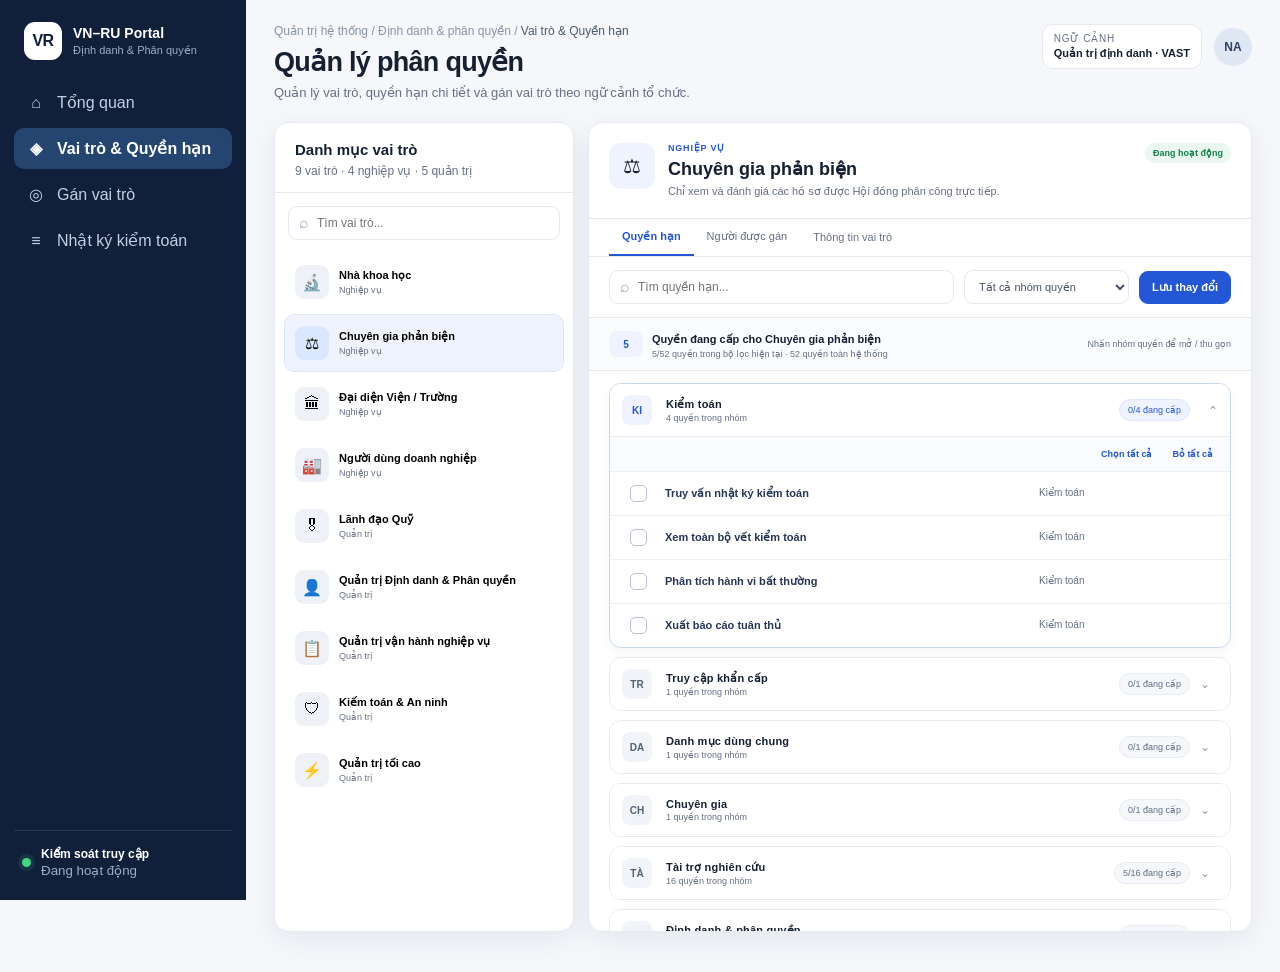
==== commit 4b047eaa: "Update html" ====
--- a/Module 1/UI/index.html
+++ b/Module 1/UI/index.html
@@ -1,1425 +1,395 @@
 <!DOCTYPE html>
 <html lang="vi">
 <head>
-  <meta charset="UTF-8">
-  <meta name="viewport" content="width=device-width, initial-scale=1.0">
-  <title>VN–RU PORTAL · Quản trị Định danh, Phân quyền & Kiểm toán (Module 1)</title>
-  <link rel="preconnect" href="https://fonts.googleapis.com">
-  <link rel="preconnect" href="https://fonts.gstatic.com" crossorigin>
-  <link href="https://fonts.googleapis.com/css2?family=Plus+Jakarta+Sans:wght@400;500;600;700;800&family=JetBrains+Mono:wght@400;500;600&display=swap" rel="stylesheet">
-  <link rel="stylesheet" href="index.css">
+  <meta charset="UTF-8" />
+  <meta name="viewport" content="width=device-width, initial-scale=1.0" />
+  <title>VN–RU Portal · Quản lý phân quyền</title>
+  <style>
+:root{
+  --bg:#f5f7fb;--surface:#fff;--surface-2:#f8fafc;--text:#152033;--muted:#667085;--line:#e5eaf0;
+  --primary:#2457d6;--primary-50:#eef3ff;--primary-100:#dce6ff;--success:#14804a;--success-bg:#eaf8f0;
+  --danger:#c7362f;--danger-bg:#fff0ef;--warning:#9a6400;--warning-bg:#fff6dc;--purple:#7357c8;
+  --sidebar:#10203b;--sidebar-muted:#9cadc6;--radius:14px;--shadow:0 8px 28px rgba(16,32,59,.07);
+}
+*{box-sizing:border-box}html,body{margin:0;min-height:100%;font-family:Inter,ui-sans-serif,-apple-system,BlinkMacSystemFont,"Segoe UI",sans-serif;color:var(--text);background:var(--bg)}button,input,select{font:inherit}button{cursor:pointer}
+.app-shell{min-height:100vh}.sidebar{position:fixed;inset:0 auto 0 0;width:246px;background:var(--sidebar);color:#fff;display:flex;flex-direction:column;padding:22px 14px;z-index:20}.brand{display:flex;gap:11px;align-items:center;padding:0 10px 22px}.brand-mark{width:38px;height:38px;border-radius:11px;display:grid;place-items:center;background:#fff;color:var(--sidebar);font-weight:800;letter-spacing:-.5px}.brand strong,.brand span{display:block}.brand strong{font-size:14px}.brand span{font-size:11px;color:var(--sidebar-muted);margin-top:3px}.sidebar-nav{display:flex;flex-direction:column;gap:5px}.nav-item{border:0;background:transparent;color:#c4d0e2;text-align:left;padding:11px 12px;border-radius:10px;display:flex;gap:11px;align-items:center;transition:.18s}.nav-item:hover{background:rgba(255,255,255,.06);color:#fff}.nav-item.active{background:#24456f;color:#fff;font-weight:600}.nav-icon{width:20px;text-align:center;font-size:16px}.sidebar-footer{margin-top:auto;border-top:1px solid rgba(255,255,255,.1);padding:16px 8px 0}.security-status{display:flex;align-items:center;gap:10px}.status-dot{width:9px;height:9px;border-radius:50%;background:#45d483;box-shadow:0 0 0 4px rgba(69,212,131,.11)}.security-status b,.security-status small{display:block}.security-status b{font-size:12px}.security-status small{color:var(--sidebar-muted);margin-top:2px}
+.main-content{margin-left:246px;padding:24px 28px 40px;min-width:0}.topbar{display:flex;justify-content:space-between;align-items:flex-start;gap:20px;margin-bottom:22px}.breadcrumb{font-size:12px;color:#8a94a6;margin-bottom:8px}.breadcrumb span{color:#4c5b70}.topbar h1{margin:0;font-size:27px;letter-spacing:-.7px}.topbar p{margin:7px 0 0;color:var(--muted);font-size:13px}.topbar-actions{display:flex;align-items:center;gap:12px}.context-pill{border:1px solid var(--line);background:var(--surface);border-radius:11px;padding:8px 11px}.context-pill span,.context-pill b{display:block}.context-pill span{font-size:10px;color:var(--muted);text-transform:uppercase;letter-spacing:.7px}.context-pill b{font-size:11px;margin-top:3px}.avatar{width:38px;height:38px;border-radius:50%;display:grid;place-items:center;background:#dfe7f5;color:#2e4261;font-size:12px;font-weight:800}
+.view-panel{display:none}.view-panel.active{display:block}.panel-card{background:var(--surface);border:1px solid var(--line);border-radius:var(--radius);box-shadow:var(--shadow)}.card-header{padding:18px 20px;border-bottom:1px solid var(--line)}.card-header.compact{padding-bottom:14px}.card-header h2,.pane-toolbar h3{margin:0;font-size:15px}.card-header p,.pane-toolbar p{margin:5px 0 0;color:var(--muted);font-size:12px}.row-between,.pane-toolbar{display:flex;justify-content:space-between;align-items:center;gap:15px}
+.stats-grid{display:grid;grid-template-columns:repeat(4,1fr);gap:14px;margin-bottom:14px}.stat-card{background:var(--surface);border:1px solid var(--line);border-radius:13px;padding:17px 18px;box-shadow:var(--shadow)}.stat-top{display:flex;justify-content:space-between;align-items:center}.stat-icon{width:35px;height:35px;border-radius:10px;display:grid;place-items:center;background:var(--primary-50);color:var(--primary)}.stat-card b{font-size:24px;display:block;margin-top:10px}.stat-card span{font-size:11px;color:var(--muted)}.two-col{display:grid;grid-template-columns:1.3fr .7fr;gap:14px}.auth-flow{display:flex;align-items:center;justify-content:space-between;padding:26px 20px;gap:9px}.auth-flow>i{font-style:normal;color:#aab4c4}.flow-node{min-width:102px;border:1px solid var(--line);border-radius:11px;padding:12px;text-align:center;background:var(--surface-2)}.flow-node b{width:24px;height:24px;border-radius:50%;display:grid;place-items:center;margin:0 auto 7px;background:var(--primary-100);color:var(--primary);font-size:11px}.flow-node span,.flow-node small{display:block}.flow-node span{font-size:12px;font-weight:700}.flow-node small{font-size:9px;color:var(--muted);margin-top:4px;line-height:1.35}.flow-node.success b{background:var(--success-bg);color:var(--success)}.code-pattern{margin:24px 20px 15px;background:#101a2c;color:#e7efff;border-radius:10px;padding:15px;text-align:center;font-family:ui-monospace,SFMono-Regular,Menlo,monospace;font-size:13px}.code-pattern span{color:#8fb2ff}.code-pattern i{font-style:normal;color:#687894}.chip-row{display:flex;flex-wrap:wrap;gap:7px;padding:0 20px 22px}.chip{background:var(--surface-2);border:1px solid var(--line);border-radius:999px;padding:6px 9px;font-size:10px;color:#42526a}
+.workspace-grid{display:grid;grid-template-columns:300px minmax(0,1fr);gap:14px;min-height:680px}.role-list-panel{overflow:hidden}.search-wrap{display:flex;align-items:center;gap:8px;border:1px solid var(--line);background:#fff;border-radius:9px;padding:0 10px}.role-list-panel>.search-wrap{margin:13px}.search-wrap span{color:#98a2b3}.search-wrap input{width:100%;border:0;outline:0;padding:9px 0;background:transparent;font-size:12px;color:var(--text)}.role-list{padding:0 9px 12px}.role-item{width:100%;border:1px solid transparent;background:transparent;border-radius:10px;padding:11px 10px;display:flex;align-items:center;gap:10px;text-align:left;margin-bottom:3px}.role-item:hover{background:var(--surface-2)}.role-item.active{background:var(--primary-50);border-color:var(--primary-100)}.role-icon{width:34px;height:34px;border-radius:9px;background:#eef2f7;display:grid;place-items:center;flex:0 0 auto}.role-item.active .role-icon{background:#dbe6ff}.role-meta{min-width:0}.role-meta strong,.role-meta span{display:block}.role-meta strong{font-size:11px;white-space:nowrap;overflow:hidden;text-overflow:ellipsis}.role-meta span{font-size:9px;color:var(--muted);margin-top:3px}.role-detail-panel{overflow:hidden}.role-detail-head{padding:20px;display:flex;justify-content:space-between;gap:16px;align-items:flex-start}.role-title-wrap{display:flex;gap:13px}.role-big-icon{width:46px;height:46px;border-radius:12px;display:grid;place-items:center;background:var(--primary-50);font-size:20px}.eyebrow{font-size:9px;color:var(--primary);font-weight:800;letter-spacing:.8px;text-transform:uppercase;margin-bottom:5px}.role-detail-head h2{margin:0;font-size:18px}.role-detail-head p{margin:5px 0 0;color:var(--muted);font-size:11px;max-width:620px}.head-badges{display:flex;gap:6px;flex-wrap:wrap;justify-content:flex-end}.badge{display:inline-flex;align-items:center;border-radius:999px;padding:5px 8px;background:#eef2f7;color:#516078;font-size:9px;font-weight:700;white-space:nowrap}.status-active{background:var(--success-bg);color:var(--success)}.status-revoked{background:var(--danger-bg);color:var(--danger)}.detail-tabs{display:flex;border-top:1px solid var(--line);border-bottom:1px solid var(--line);padding:0 20px}.detail-tab{border:0;background:transparent;padding:11px 13px;font-size:11px;color:var(--muted);border-bottom:2px solid transparent}.detail-tab.active{color:var(--primary);border-bottom-color:var(--primary);font-weight:700}.detail-pane{display:none}.detail-pane.active{display:block}.permission-toolbar,.filter-row{display:flex;gap:10px;align-items:center;padding:13px 20px;border-bottom:1px solid var(--line)}.permission-toolbar select,.filter-row select{border:1px solid var(--line);border-radius:9px;background:white;padding:9px 10px;font-size:11px;color:#455268;outline:none}.permission-toolbar select:focus,.filter-row select:focus{border-color:#9bb5f4;box-shadow:0 0 0 3px rgba(36,87,214,.08)}.flex-1{flex:1}.btn{border:1px solid var(--line);border-radius:9px;padding:9px 12px;font-size:11px;font-weight:700;background:#fff;color:#344054}.btn.primary{background:var(--primary);border-color:var(--primary);color:#fff}.btn.ghost{background:#fff}.permission-summary{display:flex;align-items:center;justify-content:space-between;gap:12px;padding:11px 20px;background:#fbfcfe;border-bottom:1px solid var(--line)}.permission-summary-main{display:flex;align-items:center;gap:9px;min-width:0}.permission-summary-badge{display:grid;place-items:center;min-width:34px;height:26px;padding:0 8px;border-radius:8px;background:var(--primary-50);color:var(--primary);font-size:10px;font-weight:800}.permission-summary strong{font-size:11px}.permission-summary small{display:block;color:var(--muted);font-size:9px;margin-top:2px}.permission-summary-note{font-size:9px;color:var(--muted);white-space:nowrap}.permission-groups{padding:12px 20px 22px;max-height:560px;overflow:auto}.permission-group{border:1px solid var(--line);border-radius:12px;margin-bottom:9px;overflow:hidden;background:#fff;transition:border-color .16s,box-shadow .16s}.permission-group[open]{border-color:#ccd8ef;box-shadow:0 5px 18px rgba(16,32,59,.045)}.permission-group-head{list-style:none;display:grid;grid-template-columns:34px minmax(0,1fr) auto 18px;align-items:center;gap:10px;padding:11px 12px;background:#fff;cursor:pointer;user-select:none}.permission-group-head::-webkit-details-marker{display:none}.permission-group-head:hover{background:#fafcff}.permission-domain-icon{width:30px;height:30px;border-radius:8px;display:grid;place-items:center;background:#f1f4f8;color:#526176;font-size:10px;font-weight:800}.permission-group[open] .permission-domain-icon{background:var(--primary-50);color:var(--primary)}.permission-group-title{min-width:0}.permission-group-title strong{display:block;font-size:11px;letter-spacing:.2px}.permission-group-title small{display:block;margin-top:2px;font-size:9px;color:var(--muted);white-space:nowrap;overflow:hidden;text-overflow:ellipsis}.permission-count{font-size:9px;color:#5f6f84;background:#f5f7fa;border:1px solid #e8ecf1;border-radius:999px;padding:5px 8px;white-space:nowrap}.permission-group[open] .permission-count{background:var(--primary-50);border-color:var(--primary-100);color:var(--primary)}.permission-chevron{font-size:12px;color:#8c98aa;transition:transform .16s}.permission-group[open] .permission-chevron{transform:rotate(180deg)}.permission-group-body{border-top:1px solid var(--line)}.permission-group-actions{display:flex;justify-content:flex-end;gap:8px;padding:8px 11px;background:#fafbfd;border-bottom:1px solid #edf0f4}.permission-mini-btn{border:0;background:transparent;color:var(--primary);font-size:9px;font-weight:700;padding:4px 6px;border-radius:6px}.permission-mini-btn:hover{background:var(--primary-50)}.permission-row{display:grid;grid-template-columns:34px minmax(0,1fr) 180px;align-items:center;gap:10px;padding:10px 11px;border-bottom:1px solid #eef1f5;transition:background .14s}.permission-row:last-child{border-bottom:0}.permission-row:hover{background:#fbfcfe}.permission-row.is-enabled{background:#fcfdff}.perm-check{display:flex;justify-content:center}.perm-check input{appearance:none;width:17px;height:17px;border:1.5px solid #b8c3d2;border-radius:5px;position:relative;background:#fff}.perm-check input:checked{background:var(--primary);border-color:var(--primary)}.perm-check input:checked:after{content:"✓";position:absolute;color:white;font-size:11px;left:3px;top:-1px}.perm-code{font-size:11px;font-weight:700;color:#253755;line-height:1.45;overflow-wrap:anywhere}.perm-desc{font-size:10px;color:var(--muted);line-height:1.45}.pane-toolbar{padding:17px 20px}.table-wrap{overflow:auto}.table-wrap table{width:100%;border-collapse:collapse;min-width:760px}th,td{text-align:left;padding:11px 14px;border-bottom:1px solid #edf0f4;font-size:10px;vertical-align:middle}th{background:#fafbfd;color:#667085;font-size:9px;text-transform:uppercase;letter-spacing:.35px;white-space:nowrap}td strong,td small{display:block}td strong{font-size:10px}td small{color:var(--muted);margin-top:2px}.info-grid{display:grid;grid-template-columns:repeat(2,1fr);gap:12px;padding:20px}.info-box{border:1px solid var(--line);border-radius:10px;padding:13px}.info-box span,.info-box b{display:block}.info-box span{font-size:9px;color:var(--muted);text-transform:uppercase;letter-spacing:.5px}.info-box b{font-size:11px;margin-top:5px}.text-danger{color:var(--danger)}.action-link{border:0;background:transparent;color:var(--danger);font-size:10px;font-weight:700;padding:4px}
+
+.modal-backdrop{position:fixed;inset:0;background:rgba(11,19,33,.48);display:none;place-items:center;padding:20px;z-index:50}.modal-backdrop.open{display:grid}.modal{width:min(590px,100%);background:#fff;border-radius:15px;box-shadow:0 28px 80px rgba(0,0,0,.2);overflow:hidden}.modal-header{padding:18px 20px;border-bottom:1px solid var(--line);display:flex;justify-content:space-between;align-items:flex-start}.modal-header h2{margin:0;font-size:17px}.icon-btn{border:0;background:#f3f5f8;border-radius:8px;width:30px;height:30px;font-size:19px;color:#58667b}.form-grid{display:grid;grid-template-columns:1fr 1fr;gap:12px;padding:18px 20px 8px}.field{display:flex;flex-direction:column;gap:6px}.field.full{grid-column:1/-1}.field span{font-size:10px;font-weight:700;color:#445066}.field input,.field select{border:1px solid var(--line);border-radius:9px;padding:9px 10px;outline:none;background:#fff;font-size:11px}.modal-actions{display:flex;justify-content:flex-end;gap:8px;padding:16px 20px 20px}.toast{position:fixed;right:22px;bottom:22px;background:#10203b;color:#fff;border-radius:10px;padding:11px 14px;font-size:11px;box-shadow:0 10px 35px rgba(0,0,0,.18);transform:translateY(20px);opacity:0;pointer-events:none;transition:.2s;z-index:80}.toast.show{transform:translateY(0);opacity:1}
+@media(max-width:1100px){.sidebar{width:205px}.main-content{margin-left:205px}.workspace-grid{grid-template-columns:260px minmax(0,1fr)}.stats-grid{grid-template-columns:repeat(2,1fr)}.two-col{grid-template-columns:1fr}.permission-row{grid-template-columns:30px minmax(0,1fr) 140px}.perm-desc{grid-column:auto}.permission-group-head{grid-template-columns:32px minmax(0,1fr) auto 16px}.auth-flow{overflow:auto;justify-content:flex-start}}
+@media(max-width:780px){.sidebar{position:static;width:100%;height:auto}.sidebar-nav{display:grid;grid-template-columns:repeat(2,1fr)}.sidebar-footer{display:none}.main-content{margin-left:0;padding:18px}.topbar{flex-direction:column}.workspace-grid{grid-template-columns:1fr}.stats-grid{grid-template-columns:1fr}.role-list-panel{max-height:330px}.role-detail-head{flex-direction:column}.head-badges{justify-content:flex-start}.permission-toolbar,.filter-row{flex-wrap:wrap}.permission-toolbar .search-wrap,.filter-row .search-wrap{flex-basis:100%}.permission-summary{align-items:flex-start}.permission-summary-note{display:none}.permission-group-head{grid-template-columns:30px minmax(0,1fr) 16px}.permission-count{display:none}.permission-row{grid-template-columns:30px minmax(0,1fr)}.perm-desc{grid-column:2}.permission-group-actions{justify-content:flex-start}.form-grid{grid-template-columns:1fr}.field.full{grid-column:auto}.info-grid{grid-template-columns:1fr}}
+
+</style>
 </head>
 <body>
-  <!-- TOP NAVIGATION BAR -->
-  <header class="navbar" id="mainNavbar">
-    <div class="nav-container">
-      <div class="nav-brand" id="navBrand" onclick="switchMainTab('public')">
-        <div class="brand-badge">VN–RU</div>
-        <div class="brand-text">
-          <span class="brand-title">PORTAL KHOA HỌC & CÔNG NGHỆ</span>
-          <span class="brand-sub">Quỹ Truyền thống và Hữu nghị · Hợp tác Việt – Nga</span>
+  <div class="app-shell">
+    <aside class="sidebar">
+      <div class="brand">
+        <div class="brand-mark">VR</div>
+        <div>
+          <strong>VN–RU Portal</strong>
+          <span>Định danh & Phân quyền</span>
         </div>
       </div>
 
-      <nav class="nav-menu">
-        <button class="nav-item active" id="tabNavPublic" onclick="switchMainTab('public')">
-          🌐 Trang chủ & Khám phá
-        </button>
-        <button class="nav-item" id="tabNavWorkspace" onclick="switchMainTab('workspace')">
-          💼 Không gian làm việc
-          <span class="badge-pill">Thành viên</span>
-        </button>
-        <button class="nav-item" id="tabNavRbac" onclick="switchMainTab('rbac')">
-          🛡️ Phân quyền & RBAC
-          <span class="badge-pill rbac">Permissions</span>
-        </button>
-        <button class="nav-item" id="tabNavAdmin" onclick="switchMainTab('admin')">
-          🏛️ Quản trị Hệ thống
-          <span class="badge-pill admin">Admin Quỹ</span>
-        </button>
-        <a href="../RBAC/rbac.html" class="nav-item" style="text-decoration: none; color: #6366f1; font-weight: 700; border: 1px dashed #6366f1; border-radius: 9999px; padding: 0.35rem 0.85rem; margin-left: 0.5rem;" title="Mở Trình Quản trị & Mô phỏng PEP/PDP Toàn màn hình">
-          ⚡ RBAC Center (Mở riêng) ↗
-        </a>
+      <nav class="sidebar-nav" aria-label="Điều hướng quản trị">
+        <button class="nav-item" data-view="overview"><span class="nav-icon">⌂</span><span>Tổng quan</span></button>
+        <button class="nav-item active" data-view="roles"><span class="nav-icon">◈</span><span>Vai trò & Quyền hạn</span></button>
+        <button class="nav-item" data-view="assignments"><span class="nav-icon">◎</span><span>Gán vai trò</span></button>
+        <button class="nav-item" data-view="audit"><span class="nav-icon">≡</span><span>Nhật ký kiểm toán</span></button>
       </nav>
 
-      <div class="nav-actions">
-        <!-- Language Switcher -->
-        <div class="lang-switch">
-          <button class="lang-btn active">🇻🇳 VIE</button>
-          <button class="lang-btn">🇷🇺 RUS</button>
-        </div>
-
-        <!-- Notification Bell -->
-        <button class="icon-btn" title="Thông báo" onclick="showNotification('Hệ thống IAM: Redis Cache hoạt động tối ưu (< 1.2ms)')">
-          🔔 <span class="notif-dot"></span>
-        </button>
-
-        <!-- User Context Switcher Widget -->
-        <div class="user-context-wrapper" id="userContextWrapper">
-          <button class="user-pill-btn" id="userPillBtn" onclick="toggleContextDropdown()">
-            <div class="user-avatar">NA</div>
-            <div class="user-info">
-              <span class="user-name">TS. Nguyễn Văn A</span>
-              <span class="user-context-tag" id="activeContextLabel">
-                <span class="ctx-indicator"></span>
-                <span id="activeContextText">Nhà nghiên cứu (VAST)</span>
-                <span class="dropdown-arrow">▾</span>
-              </span>
-            </div>
-          </button>
-
-          <!-- Dropdown Context Menu (OPEN-02 Multi-Context Switcher) -->
-          <div class="context-dropdown" id="contextDropdown">
-            <div class="ctx-drop-header">
-              <strong>🔄 CHUYỂN ĐỔI NGỮ CẢNH LÀM VIỆC</strong>
-              <small>Hệ thống tự động nạp phân quyền & phạm vi tương ứng</small>
-            </div>
-            <div class="ctx-list">
-              <div class="ctx-card active" id="ctxCard1" onclick="selectContext('researcher')">
-                <div class="ctx-card-top">
-                  <span class="ctx-badge blue">Ngữ cảnh 1: Đang chọn</span>
-                  <span class="ctx-check">✓</span>
-                </div>
-                <div class="ctx-card-title">Nhà khoa học / Tác giả đề xuất</div>
-                <div class="ctx-card-meta">
-                  <span>🏛️ Viện Công nghệ Sinh học — VAST</span>
-                  <span class="scope-text">Quyền: Nộp đề tài, Quản lý dự án cá nhân</span>
-                </div>
+      <div class="sidebar-footer">
+        <div class="security-status">
+          <span class="status-dot"></span>
+          <div><b>Kiểm soát truy cập</b><small>Đang hoạt động</small></div>
+        </div>
+      </div>
+    </aside>
+
+    <main class="main-content">
+      <header class="topbar">
+        <div>
+          <div class="breadcrumb">Quản trị hệ thống / Định danh & phân quyền / <span id="breadcrumbCurrent">Vai trò & Quyền hạn</span></div>
+          <h1 id="pageTitle">Quản lý phân quyền</h1>
+          <p id="pageSubtitle">Quản lý vai trò, quyền hạn chi tiết và gán vai trò theo ngữ cảnh tổ chức.</p>
+        </div>
+        <div class="topbar-actions">
+          <div class="context-pill"><span>Ngữ cảnh</span><b>Quản trị định danh · VAST</b></div>
+          <div class="avatar">NA</div>
+        </div>
+      </header>
+
+      <section id="view-overview" class="view-panel">
+        <div class="stats-grid" id="overviewStats"></div>
+        <div class="two-col">
+          <section class="panel-card">
+            <div class="card-header"><div><h2>Luồng kiểm tra quyền truy cập</h2><p>Xác thực → ngữ cảnh → vai trò → quyết định.</p></div></div>
+            <div class="auth-flow">
+              <div class="flow-node"><b>1</b><span>Xác thực</span><small>Phiên đăng nhập · Xác thực hai lớp</small></div>
+              <i>→</i>
+              <div class="flow-node"><b>2</b><span>Ngữ cảnh</span><small>Người dùng · Tổ chức · Vai trò</small></div>
+              <i>→</i>
+              <div class="flow-node"><b>3</b><span>Vai trò</span><small>Vai trò → Quyền hạn</small></div>
+              <i>→</i>
+              <div class="flow-node success"><b>4</b><span>Quyết định</span><small>Cho phép / Từ chối</small></div>
+            </div>
+          </section>
+          <section class="panel-card">
+            <div class="card-header"><div><h2>Nhóm quyền hệ thống</h2><p>Tên hiển thị được chuẩn hoá hoàn toàn bằng tiếng Việt.</p></div></div>
+            <div class="code-pattern"><span>NHÓM NGHIỆP VỤ</span><i> · </i><span>TÀI NGUYÊN</span><i> · </i><span>HÀNH ĐỘNG</span></div>
+            <div class="chip-row" id="domainChips"></div>
+          </section>
+        </div>
+      </section>
+
+      <section id="view-roles" class="view-panel active">
+        <div class="workspace-grid">
+          <section class="panel-card role-list-panel">
+            <div class="card-header compact">
+              <div><h2>Danh mục vai trò</h2><p id="roleCountText"></p></div>
+            </div>
+            <div class="search-wrap"><span>⌕</span><input id="roleSearch" type="search" placeholder="Tìm vai trò..." /></div>
+            <div id="roleList" class="role-list"></div>
+          </section>
+
+          <section class="panel-card role-detail-panel">
+            <div class="role-detail-head">
+              <div class="role-title-wrap">
+                <div id="roleIcon" class="role-big-icon">⚖</div>
+                <div><div class="eyebrow" id="roleCategory"></div><h2 id="roleName"></h2><p id="roleDescription"></p></div>
               </div>
-
-              <div class="ctx-card" id="ctxCard2" onclick="selectContext('reviewer')">
-                <div class="ctx-card-top">
-                  <span class="ctx-badge orange">Ngữ cảnh 2</span>
-                  <span class="ctx-check"></span>
-                </div>
-                <div class="ctx-card-title">Chuyên gia Phản biện (Reviewer)</div>
-                <div class="ctx-card-meta">
-                  <span>⚖️ Hội đồng Độc lập Quỹ TT&HN</span>
-                  <span class="scope-text">Phạm vi: Chỉ 02 hồ sơ phân công (#R100, #R104)</span>
-                </div>
+              <div class="head-badges"><span class="badge status-active">Đang hoạt động</span></div>
+            </div>
+
+            <div class="detail-tabs">
+              <button class="detail-tab active" data-detail-tab="permissions">Quyền hạn</button>
+              <button class="detail-tab" data-detail-tab="members">Người được gán</button>
+              <button class="detail-tab" data-detail-tab="info">Thông tin vai trò</button>
+            </div>
+
+            <div id="detail-permissions" class="detail-pane active">
+              <div class="permission-toolbar">
+                <div class="search-wrap flex-1"><span>⌕</span><input id="permissionSearch" type="search" placeholder="Tìm quyền hạn..." /></div>
+                <select id="domainFilter"><option value="ALL">Tất cả nhóm quyền</option></select>
+                <button id="saveRolePermissions" class="btn primary">Lưu thay đổi</button>
               </div>
-
-              <div class="ctx-card" id="ctxCard3" onclick="selectContext('partner_rep')">
-                <div class="ctx-card-top">
-                  <span class="ctx-badge purple">Ngữ cảnh 3</span>
-                  <span class="ctx-check"></span>
-                </div>
-                <div class="ctx-card-title">Đại diện Tổ chức Đối tác (Liaison)</div>
-                <div class="ctx-card-meta">
-                  <span>🏢 Ban Hợp tác Quốc tế — VAST</span>
-                  <span class="scope-text">Quyền: Xác thực hội viên, Báo cáo đơn vị</span>
-                </div>
-              </div>
-            </div>
-            <div class="ctx-drop-footer">
-              <button class="ctx-btn-request" onclick="showNotification('Yêu cầu cấp thêm quyền đã được gửi tới Ban Thư ký Quỹ!')">
-                + Yêu cầu cấp thêm Ngữ cảnh / Đơn vị
-              </button>
-            </div>
-          </div>
-        </div>
-      </div>
-    </div>
-  </header>
-
-  <!-- MAIN APPLICATION CONTENT -->
-  <main class="app-body">
-
-    <!-- ============================================================= -->
-    <!-- TAB 1: PUBLIC & LOGIN/2FA INTERACTION                          -->
-    <!-- ============================================================= -->
-    <section class="tab-pane active" id="panePublic">
-      <div class="hero-banner">
-        <div class="hero-content">
-          <div class="hero-badge">CỔNG MỘT CỬA · QUỸ TRUYỀN THỐNG VÀ HỮU NGHỊ</div>
-          <h1>Mạng lưới Khoa học & Công nghệ Việt Nam – Liên bang Nga</h1>
-          <p>
-            Không gian kết nối nhà khoa học, thẩm định đề tài tài trợ độc lập, chuyển giao công nghệ
-            và chia sẻ tri thức song phương trên nền tảng quản trị định danh và bảo mật đa tầng.
-          </p>
-          <div class="hero-stats">
-            <div class="stat-box">
-              <span class="stat-num">500+</span>
-              <span class="stat-lbl">Chuyên gia Việt – Nga</span>
-            </div>
-            <div class="stat-box">
-              <span class="stat-num">120+</span>
-              <span class="stat-lbl">Đề tài nghiên cứu song phương</span>
-            </div>
-            <div class="stat-box">
-              <span class="stat-num">&lt; 2ms</span>
-              <span class="stat-lbl">Tốc độ phân quyền Redis</span>
-            </div>
-            <div class="stat-box">
-              <span class="stat-num">100%</span>
-              <span class="stat-lbl">Audit Trail bất biến</span>
-            </div>
-          </div>
-        </div>
-
-        <!-- LOGIN & 2FA MOCKUP CARD -->
-        <div class="login-wrapper">
-          <div class="login-card" id="loginCard">
-            <div class="login-card-header">
-              <h3>ĐĂNG NHẬP HỆ THỐNG</h3>
-              <p>Dùng cho tất cả phân hệ và không gian làm việc</p>
-            </div>
-
-            <form onsubmit="handleLoginSubmit(event)">
-              <div class="form-group">
-                <label>Email / Tên tài khoản / Mã ORCID:</label>
-                <div class="input-with-icon">
-                  <span class="input-icon">👤</span>
-                  <input type="text" id="loginUsername" value="nguyen.vana@vast.vn" placeholder="vd: yourname@vast.vn hoặc ORCID" required>
-                </div>
-              </div>
-
-              <div class="form-group">
-                <div class="label-row">
-                  <label>Mật khẩu:</label>
-                  <a href="javascript:void(0)" class="link-small" onclick="showNotification('Vui lòng liên hệ quản trị viên qua email support@vn-ru.org để reset mật khẩu.')">Quên mật khẩu?</a>
-                </div>
-                <div class="input-with-icon">
-                  <span class="input-icon">🔒</span>
-                  <input type="password" id="loginPassword" value="VN-RU-Secure-Pass-2026!" placeholder="••••••••••••" required>
-                  <button type="button" class="btn-toggle-pwd" onclick="togglePasswordVisibility()">👁️</button>
-                </div>
-              </div>
-
-              <div class="form-check-row">
-                <label class="custom-checkbox">
-                  <input type="checkbox" checked>
-                  <span class="checkmark"></span>
-                  Ghi nhớ phiên đăng nhập (30 ngày)
-                </label>
-              </div>
-
-              <button type="submit" class="btn-primary-block" id="btnLogin">
-                ĐĂNG NHẬP VÀO PORTAL →
-              </button>
-            </form>
-
-            <div class="divider-text">
-              <span>HOẶC ĐĂNG NHẬP BẰNG SSO / IdP LIÊN HỢP</span>
-            </div>
-
-            <div class="sso-grid">
-              <button class="sso-btn" onclick="simulateSso('VNeID Dịch vụ công Quốc gia')">
-                <span class="sso-icon">🇻🇳</span>
-                <span>VNeID / Dịch vụ công</span>
-              </button>
-              <button class="sso-btn" onclick="simulateSso('Viện Hàn lâm VAST SSO')">
-                <span class="sso-icon">🏛️</span>
-                <span>VAST IdP (Việt Nam)</span>
-              </button>
-              <button class="sso-btn" onclick="simulateSso('Viện Hàn lâm Nga RAS SSO')">
-                <span class="sso-icon">🇷🇺</span>
-                <span>RAS SSO (Nga)</span>
-              </button>
-            </div>
-          </div>
-        </div>
-      </div>
-    </section>
-
-    <!-- ============================================================= -->
-    <!-- TAB 2: ROLE-BASED WORKSPACE & PERSONAL SECURITY SETTINGS       -->
-    <!-- ============================================================= -->
-    <section class="tab-pane" id="paneWorkspace">
-      <div class="workspace-layout">
-        <!-- Sidebar Navigation -->
-        <aside class="ws-sidebar">
-          <div class="user-brief">
-            <div class="brief-avatar">NA</div>
-            <div class="brief-info">
-              <h4>TS. Nguyễn Văn A</h4>
-              <p class="role-tag" id="wsRoleTag">Nhà nghiên cứu</p>
-              <p class="org-tag">Viện Công nghệ Sinh học (VAST)</p>
-            </div>
-          </div>
-
-          <nav class="ws-menu">
-            <div class="ws-menu-group">DANH MỤC LÀM VIỆC</div>
-            <button class="ws-item" onclick="showWsSection('overview')">
-              📊 Tổng quan không gian
-            </button>
-            <button class="ws-item" onclick="showWsSection('proposals')">
-              📝 Hồ sơ đề tài của tôi <span class="counter">3</span>
-            </button>
-            <button class="ws-item" onclick="showWsSection('reviews')">
-              ⚖️ Phản biện phân công <span class="counter alert" id="wsReviewCount">2</span>
-            </button>
-            <button class="ws-item" onclick="showWsSection('projects')">
-              🚀 Dự án hợp tác song phương
-            </button>
-
-            <div class="ws-menu-group">BẢO MẬT & TÀI KHOẢN (MODULE 1)</div>
-            <button class="ws-item active" onclick="showWsSection('security')">
-              🛡️ Cài đặt Bảo mật & 2FA
-            </button>
-            <button class="ws-item" onclick="showWsSection('sessions')">
-              📱 Quản lý Phiên thiết bị
-            </button>
-            <button class="ws-item" onclick="showWsSection('affiliation')">
-              🏢 Thỏa thuận & Đơn vị chủ quản
-            </button>
-          </nav>
-
-          <div class="sidebar-footer-box">
-            <small>Trạng thái bảo mật:</small>
-            <div class="sec-score"><span class="score-pill high">An toàn cao (2FA Đã bật)</span></div>
-          </div>
-        </aside>
-
-        <!-- Main Workspace Body -->
-        <main class="ws-content">
-          <!-- Active Context Banner -->
-          <div class="context-banner" id="activeContextBanner">
-            <div class="ctx-banner-icon">💡</div>
-            <div class="ctx-banner-text">
-              <strong id="bannerContextTitle">Đang ở Ngữ cảnh: Nhà nghiên cứu / Tác giả đề tài (VAST)</strong>
-              <p id="bannerContextDesc">
-                Bạn có toàn quyền soạn thảo đề tài tài trợ độc lập, bổ sung báo cáo tiến độ và tra cứu chuyên gia.
-                Để chấm phản biện đề tài được phân công, vui lòng dùng <b>Context Switcher</b> ở góc trên bên phải để chuyển sang vai trò <b>Reviewer</b>.
-              </p>
-            </div>
-            <button class="btn-outline-white" onclick="toggleContextDropdown()">Đổi ngữ cảnh ▾</button>
-          </div>
-
-          <!-- Section: Security & Personal Settings -->
-          <div class="content-card">
-            <div class="card-header-bar">
-              <div>
-                <h2>CÀI ĐẶT BẢO MẬT & PHIÊN LÀM VIỆC (ROUTE: /security)</h2>
-                <p>Quản trị xác thực 2 yếu tố, giám sát các thiết bị đang đăng nhập và tư cách hội viên</p>
-              </div>
-              <div class="badge-status-green">● IAM Gateway: Protected</div>
-            </div>
-
-            <div class="settings-grid">
-              <!-- 2FA Box -->
-              <div class="setting-item-box">
-                <div class="setting-item-header">
-                  <div>
-                    <h4>1. Xác thực 2 bước (Two-Factor Authentication - 2FA / TOTP)</h4>
-                    <p>Bắt buộc đối với vai trò Chuyên gia phản biện (Reviewer) và Quản trị viên để bảo vệ dữ liệu hồ sơ.</p>
-                  </div>
-                  <span class="status-pill active" id="pill2fa">ĐÃ KÍCH HOẠT</span>
-                </div>
-                <div class="setting-item-body">
-                  <div class="info-row">
-                    <span>📱 Ứng dụng liên kết:</span>
-                    <strong>Google Authenticator (iPhone 15 Pro)</strong>
-                  </div>
-                  <div class="info-row">
-                    <span>🔑 Mã khôi phục dự phòng:</span>
-                    <strong>8 mã còn khả dụng</strong>
-                  </div>
-                  <div class="action-row">
-                    <button class="btn-secondary" onclick="open2faModal(true)">Cấu hình lại 2FA</button>
-                    <button class="btn-outline" onclick="showNotification('Đã tải danh sách 8 mã dự phòng bảo mật về máy!')">Tải mã dự phòng</button>
-                  </div>
-                </div>
-              </div>
-
-              <!-- Multi-Device Sessions Box -->
-              <div class="setting-item-box">
-                <div class="setting-item-header">
-                  <div>
-                    <h4>2. Quản lý Phiên đăng nhập Đa thiết bị (Active Sessions)</h4>
-                    <p>Danh sách các thiết bị đang duy trì phiên làm việc được cấp phát Token bởi IAM Service</p>
-                  </div>
-                  <button class="btn-danger-sm" onclick="revokeOtherSessions()">⚠️ Thu hồi tất cả phiên khác</button>
-                </div>
-
-                <div class="session-list" id="sessionList">
-                  <div class="session-card current">
-                    <div class="session-icon">🖥️</div>
-                    <div class="session-info">
-                      <div class="session-name">Windows 11 · Chrome 128 <span class="current-badge">Phiên hiện tại</span></div>
-                      <div class="session-meta">IP: 113.190.42.18 (Hà Nội, Việt Nam) • Hoạt động: Vừa xong</div>
-                    </div>
-                    <span class="session-status">Đang kết nối</span>
-                  </div>
-
-                  <div class="session-card" id="sessCardMobile">
-                    <div class="session-icon">📱</div>
-                    <div class="session-info">
-                      <div class="session-name">iPhone 15 Pro · Safari Mobile 17</div>
-                      <div class="session-meta">IP: 85.140.2.90 (Moscow, LB Nga) • Hoạt động: 3 giờ trước</div>
-                    </div>
-                    <button class="btn-revoke" onclick="revokeSingleSession('sessCardMobile', 'iPhone 15 Pro')">Đăng xuất</button>
-                  </div>
-
-                  <div class="session-card" id="sessCardMac">
-                    <div class="session-icon">💻</div>
-                    <div class="session-info">
-                      <div class="session-name">MacBook Pro · Firefox 129</div>
-                      <div class="session-meta">IP: 113.190.42.18 (Hà Nội, Việt Nam) • Hoạt động: 2 ngày trước</div>
-                    </div>
-                    <button class="btn-revoke" onclick="revokeSingleSession('sessCardMac', 'MacBook Pro')">Đăng xuất</button>
-                  </div>
-                </div>
-              </div>
-
-              <!-- Affiliation & Legal Agreement Box -->
-              <div class="setting-item-box">
-                <div class="setting-item-header">
-                  <div>
-                    <h4>3. Tư cách Hội viên & Tổ chức Đối tác (Affiliation Verification)</h4>
-                    <p>Trạng thái pháp lý và quan hệ với Quỹ Truyền thống và Hữu nghị</p>
-                  </div>
-                  <span class="status-pill active">ĐÃ XÁC THỰC</span>
-                </div>
-                <div class="affiliation-content">
-                  <div class="affil-grid">
-                    <div>
-                      <small>Cơ quan chủ quản:</small>
-                      <p><strong>Viện Công nghệ Sinh học — Viện Hàn lâm KH&CN VN (VAST)</strong></p>
-                    </div>
-                    <div>
-                      <small>Thỏa thuận hợp tác song phương Quỹ:</small>
-                      <p><strong>Hợp đồng đối tác số VN-RU/2026/VAST-01</strong></p>
-                    </div>
-                    <div>
-                      <small>Đại diện cơ quan phê duyệt:</small>
-                      <p><strong>PGS. TS. Trần Văn B (Ban Hợp tác Quốc tế)</strong></p>
-                    </div>
-                    <div>
-                      <small>Cơ chế xác nhận:</small>
-                      <p><span class="badge-pill">Affiliation Consent Verified</span></p>
-                    </div>
-                  </div>
-                  <div class="note-box">
-                    ℹ️ <i>Lưu ý kiến trúc: IAM chỉ tiêu thụ trạng thái xác nhận từ domain Onboarding/Organization để cấp Access Context, không sở hữu hay tự quyết định Thỏa thuận hợp tác.</i>
-                  </div>
-                </div>
-              </div>
-            </div>
-          </div>
-        </main>
-      </div>
-    </section>
-
-    <!-- ============================================================= -->
-    <!-- TAB 3: GOVERNANCE & ADMINISTRATION CONSOLE                     -->
-    <!-- ============================================================= -->
-    <section class="tab-pane" id="paneAdmin">
-      <div class="admin-layout">
-        <!-- Admin Sub-Navigation Sidebar -->
-        <aside class="admin-sidebar">
-          <div class="admin-badge-header">
-            <span class="shield-icon">🛡️</span>
-            <div>
-              <h3>IAM GOVERNANCE</h3>
-              <small>Dành cho Quản trị viên Quỹ</small>
-            </div>
-          </div>
-
-          <nav class="admin-menu">
-            <button class="admin-nav-item active" onclick="switchAdminTab('users')">
-              👥 Quản trị Định danh & Gán quyền (/admin/access/users)
-            </button>
-            <button class="admin-nav-item" onclick="switchAdminTab('audit')">
-              📜 Nhật ký Kiểm toán Bảo mật (/admin/access/audit)
-            </button>
-            <button class="admin-nav-item" onclick="switchAdminTab('redis')">
-              ⚡ Quản lý Cache & Redis Invalidation
-            </button>
-            <button class="admin-nav-item" onclick="showNotification('Tính năng Báo cáo KPI Ban Điều hành thuộc Module 6')">
-              📊 Báo cáo Tổng hợp KPI (Module 6)
-            </button>
-          </nav>
-
-          <div class="admin-sync-indicator">
-            <div class="sync-dot"></div>
-            <div>
-              <strong>Optimistic Lock: OK</strong>
-              <small>State Version: v4.28 (No Conflict)</small>
-            </div>
-          </div>
-        </aside>
-
-        <!-- Admin Main Content Pane -->
-        <main class="admin-content">
-          <!-- SUB-VIEW 1: USERS & RBAC GOVERNANCE -->
-          <div class="admin-subpane active" id="subpaneUsers">
-            <div class="admin-header-row">
-              <div>
-                <h2>QUẢN TRỊ TRUY CẬP & GÁN QUYỀN ĐỊNH DANH</h2>
-                <p>Cấp quyền theo mô hình 3 chiều: <code>authorize(identity, permission, resource_scope, active_context)</code></p>
-              </div>
-              <div class="admin-actions">
-                <button class="btn-secondary" onclick="showNotification('Đã xuất ma trận phân quyền Excel thành công!')">📊 Xuất Ma trận Quyền</button>
-                <button class="btn-primary" onclick="openAddUserModal()">+ Thêm người dùng mới</button>
-              </div>
-            </div>
-
-            <!-- Filters -->
-            <div class="filter-toolbar">
-              <div class="search-input-box">
-                <span>🔍</span>
-                <input type="text" placeholder="Tìm theo tên, email, ORCID hoặc ID..." id="userSearchInput" oninput="filterUserTable()">
-              </div>
-              <select class="filter-select" id="roleFilterSelect" onchange="filterUserTable()">
-                <option value="ALL">Tất cả Vai trò (All Roles)</option>
-                <option value="RESEARCHER">RESEARCHER (Nhà khoa học)</option>
-                <option value="REVIEWER">REVIEWER (Phản biện)</option>
-                <option value="ENTERPRISE_REP">ENTERPRISE_REP (Doanh nghiệp)</option>
-                <option value="GOVERNANCE_ADMIN">GOVERNANCE_ADMIN (Quản trị)</option>
-              </select>
-              <select class="filter-select">
-                <option value="ALL">Tất cả Tổ chức (VAST, RAS, Doanh nghiệp...)</option>
-                <option value="VAST">Viện Hàn lâm KH&CN (VAST)</option>
-                <option value="RAS">Viện Hàn lâm LB Nga (RAS)</option>
-                <option value="QUY">Quỹ Truyền thống & Hữu nghị</option>
-              </select>
-              <button class="btn-refresh" onclick="showNotification('Đã đồng bộ dữ liệu người dùng mới nhất!')">🔄</button>
-            </div>
-
-            <!-- Users Table -->
-            <div class="table-card">
-              <table class="data-table" id="usersTable">
-                <thead>
-                  <tr>
-                    <th>Người dùng & Email</th>
-                    <th>Tổ chức chủ quản</th>
-                    <th>Vai trò gán (Roles)</th>
-                    <th>Phạm vi quyền hạn (Domain Scope)</th>
-                    <th>Bảo mật 2FA</th>
-                    <th class="th-actions">Thao tác</th>
-                  </tr>
-                </thead>
-                <tbody>
-                  <tr>
-                    <td>
-                      <div class="user-cell">
-                        <div class="avatar-circle">NA</div>
-                        <div>
-                          <strong>TS. Nguyễn Văn A</strong>
-                          <span class="sub-cell">nguyen.vana@vast.vn • ID: <code>u_nguyenva</code></span>
-                        </div>
-                      </div>
-                    </td>
-                    <td>
-                      <strong>Viện CNSH — VAST</strong>
-                      <span class="badge-tag green">● Affiliated (OK)</span>
-                    </td>
-                    <td>
-                      <span class="role-pill blue">RESEARCHER</span>
-                      <span class="role-pill orange">REVIEWER</span>
-                    </td>
-                    <td>
-                      <div class="scope-tags">
-                        <span class="scope-badge">GRANT.P001</span>
-                        <span class="scope-badge">REVIEW.R100, R104</span>
-                      </div>
-                    </td>
-                    <td><span class="mfa-status on">🔒 Đã bật TOTP</span></td>
-                    <td class="td-actions">
-                      <button class="btn-action-edit" onclick="openPermissionDrawer('TS. Nguyễn Văn A', 'u_nguyenva', 'RESEARCHER, REVIEWER')">Sửa quyền</button>
-                      <button class="btn-action-lock" onclick="showNotification('Tài khoản đã được đặt vào trạng thái khóa tạm thời.')">Khóa</button>
-                    </td>
-                  </tr>
-
-                  <tr>
-                    <td>
-                      <div class="user-cell">
-                        <div class="avatar-circle rus">PI</div>
-                        <div>
-                          <strong>GS. Petrov I. V.</strong>
-                          <span class="sub-cell">petrov.iv@ras.ru • ID: <code>u_petrov</code></span>
-                        </div>
-                      </div>
-                    </td>
-                    <td>
-                      <strong>Viện Hàn lâm Nga (RAS)</strong>
-                      <span class="badge-tag green">● Affiliated (OK)</span>
-                    </td>
-                    <td>
-                      <span class="role-pill orange">REVIEWER</span>
-                      <span class="role-pill purple">COUNCIL</span>
-                    </td>
-                    <td>
-                      <div class="scope-tags">
-                        <span class="scope-badge">REVIEW.ASSIGNMENT.*</span>
-                        <span class="scope-badge">GRANT.DECISION.VOTE</span>
-                      </div>
-                    </td>
-                    <td><span class="mfa-status on">🔒 Đã bật TOTP</span></td>
-                    <td class="td-actions">
-                      <button class="btn-action-edit" onclick="openPermissionDrawer('GS. Petrov I. V.', 'u_petrov', 'REVIEWER, COUNCIL')">Sửa quyền</button>
-                      <button class="btn-action-lock">Khóa</button>
-                    </td>
-                  </tr>
-
-                  <tr>
-                    <td>
-                      <div class="user-cell">
-                        <div class="avatar-circle ent">LM</div>
-                        <div>
-                          <strong>Bà Lê Thị Mai</strong>
-                          <span class="sub-cell">mai.le@techco.vn • ID: <code>u_maile</code></span>
-                        </div>
-                      </div>
-                    </td>
-                    <td>
-                      <strong>Doanh nghiệp TechCo</strong>
-                      <span class="badge-tag orange">● Đối tác 2+2</span>
-                    </td>
-                    <td>
-                      <span class="role-pill red">ENTERPRISE_REP</span>
-                    </td>
-                    <td>
-                      <div class="scope-tags">
-                        <span class="scope-badge">TECH.TRANSFER.ORG_9</span>
-                        <span class="scope-badge">TECH.OFFER.POST</span>
-                      </div>
-                    </td>
-                    <td><span class="mfa-status off">⚠️ Chưa bật</span></td>
-                    <td class="td-actions">
-                      <button class="btn-action-edit" onclick="openPermissionDrawer('Bà Lê Thị Mai', 'u_maile', 'ENTERPRISE_REP')">Sửa quyền</button>
-                      <button class="btn-action-lock">Khóa</button>
-                    </td>
-                  </tr>
-
-                  <tr>
-                    <td>
-                      <div class="user-cell">
-                        <div class="avatar-circle adm">TK</div>
-                        <div>
-                          <strong>Ban Thư ký Quỹ</strong>
-                          <span class="sub-cell">sec-admin@vn-ru.org • ID: <code>u_admin01</code></span>
-                        </div>
-                      </div>
-                    </td>
-                    <td>
-                      <strong>Quỹ Truyền thống & Hữu nghị</strong>
-                      <span class="badge-tag purple">● Quản trị Hệ thống</span>
-                    </td>
-                    <td>
-                      <span class="role-pill dark">GOVERNANCE_ADMIN</span>
-                    </td>
-                    <td>
-                      <div class="scope-tags">
-                        <span class="scope-badge">IAM.*</span>
-                        <span class="scope-badge">AUDIT.*</span>
-                        <span class="scope-badge">SYSTEM.ALL</span>
-                      </div>
-                    </td>
-                    <td><span class="mfa-status strict">🛡️ Bắt buộc</span></td>
-                    <td class="td-actions">
-                      <button class="btn-action-edit" onclick="showNotification('Tài khoản Quản trị cấp cao yêu cầu phê duyệt 2-person rule!')">Chi tiết</button>
-                    </td>
-                  </tr>
-                </tbody>
-              </table>
-            </div>
-          </div>
-
-          <!-- SUB-VIEW: ROLE & PERMISSION (RBAC MATRIX - NEW UI AS IN REFERENCE) -->
-          <div class="admin-subpane" id="subpaneRoles">
-            <!-- Role Selector Top Bar -->
-            <div class="role-selector-bar">
-              <div class="role-selector-label">
-                <span>Chọn vai trò cấu hình:</span>
-              </div>
-              <div class="role-pills-nav">
-                <button class="r-pill-btn active" onclick="switchRoleConfig('REVIEWER')">
-                  🔍 Chuyên gia Phản biện (REVIEWER)
-                </button>
-                <button class="r-pill-btn" onclick="switchRoleConfig('RESEARCHER')">
-                  🔬 Nhà nghiên cứu (RESEARCHER)
-                </button>
-                <button class="r-pill-btn" onclick="switchRoleConfig('ENTERPRISE_REP')">
-                  🏢 Đại diện Doanh nghiệp (ENTERPRISE_REP)
-                </button>
-                <button class="r-pill-btn" onclick="switchRoleConfig('COUNCIL')">
-                  🗳️ Hội đồng Quỹ (COUNCIL)
-                </button>
-                <button class="r-pill-btn" onclick="switchRoleConfig('GOVERNANCE_ADMIN')">
-                  🛡️ Quản trị viên Quỹ (ADMIN)
-                </button>
-                <button class="r-pill-btn custom" onclick="openCreateRoleModal()">
-                  + Thêm vai trò
-                </button>
-              </div>
-            </div>
-
-            <!-- MAIN ROLE ACCESS CONFIGURATION CARD (AS IN IMAGE) -->
-            <div class="access-config-master-card">
-              <!-- Top Header Card with Left Info and Right Stat Badge -->
-              <div class="ac-header-card">
-                <div class="ac-header-left">
-                  <h1 class="ac-title" id="acRoleTitle">Cấu hình truy cập: Chuyên gia Phản biện</h1>
-                  <div class="ac-badge-pill" id="acRoleBadge">ROLE_REVIEWER</div>
-                  <div class="ac-role-code" id="acRoleCode">HOTEL_FRONTDESK / SCIENTIFIC_REVIEWER</div>
-                  <div class="ac-created-date">Ngày tạo: 27 thg 5, 2026</div>
-                </div>
-
-                <div class="ac-header-right-box">
-                  <div class="ac-stat-num" id="acTotalPermsCount">13</div>
-                  <div class="ac-stat-label">QUYỀN NGHIỆP VỤ</div>
-                </div>
-              </div>
-
-              <!-- Bottom Capsules Module Grid (Exact reference layout) -->
-              <div class="ac-capsules-container">
-                <div class="ac-capsules-grid" id="acCapsulesGrid">
-                  <!-- Capsules will be rendered dynamically by JavaScript based on active role -->
-                </div>
-              </div>
-
-              <!-- Granular Permission Sub-Drawer / Expandable Panel -->
-              <div class="ac-granular-panel" id="acGranularPanel" style="display: none;">
-                <div class="granular-header">
-                  <div class="granular-title">
-                    <span id="granularGroupIcon">📋</span>
-                    <strong id="granularGroupName">Chi tiết Quyền trong phân hệ: Đề xuất & Hồ sơ tài trợ</strong>
-                    <span class="badge-scope" id="granularGroupDomain">GRANT DOMAIN</span>
-                  </div>
-                  <button class="btn-close-granular" onclick="closeGranularPanel()">✕ Đóng</button>
-                </div>
-
-                <div class="granular-items-grid" id="granularItemsList">
-                  <!-- Granular checkboxes rendered dynamically -->
-                </div>
-
-                <div class="granular-footer">
-                  <span class="granular-hint">💡 Khi thay đổi quyền, hệ thống tự động phát tín hiệu Invalidate Redis Cache (&lt; 1.5ms).</span>
-                  <button class="btn-save-granular" onclick="saveGranularPermissions()">💾 Lưu Phân quyền Phân hệ</button>
-                </div>
-              </div>
-            </div>
-
-            <!-- LIVE POLICY SIMULATOR / TESTER -->
-            <div class="policy-simulator-container">
-              <div class="sim-header">
-                <h3>🧪 TRÌNH MÔ PHỎNG & KIỂM THỬ PHÂN QUYỀN THỜI GIAN THỰC (LIVE POLICY SIMULATOR)</h3>
-                <p>Kiểm tra trực tiếp hàm đánh giá an ninh: <code>authorize(identity, permission, resource_scope, active_context)</code></p>
-              </div>
-
-              <div class="sim-grid">
-                <!-- Inputs Form -->
-                <div class="sim-inputs">
-                  <div class="sim-form-group">
-                    <label>1. Người dùng kiểm thử (Identity):</label>
-                    <select class="sim-select" id="simUserSelect">
-                      <option value="u_nguyenva">TS. Nguyễn Văn A (u_nguyenva · VAST)</option>
-                      <option value="u_petrov">GS. Petrov I. V. (u_petrov · RAS)</option>
-                      <option value="u_maile">Bà Lê Thị Mai (u_maile · TechCo)</option>
-                      <option value="u_admin01">Ban Thư ký Quỹ (u_admin01 · Quỹ TT&HN)</option>
-                    </select>
-                  </div>
-
-                  <div class="sim-form-group">
-                    <label>2. Ngữ cảnh làm việc (Active Context):</label>
-                    <select class="sim-select" id="simContextSelect">
-                      <option value="REVIEWER">REVIEWER (Hội đồng Quỹ · Scope: R100, R104)</option>
-                      <option value="RESEARCHER">RESEARCHER (Nhà nghiên cứu VAST · Scope: GRANT.P001)</option>
-                      <option value="ENTERPRISE_REP">ENTERPRISE_REP (Đại diện TechCo)</option>
-                      <option value="GOVERNANCE_ADMIN">GOVERNANCE_ADMIN (Quản trị hệ thống)</option>
-                    </select>
-                  </div>
-
-                  <div class="sim-form-group">
-                    <label>3. Thao tác cần kiểm tra (Permission Action):</label>
-                    <select class="sim-select" id="simActionSelect">
-                      <option value="GRANT.PROPOSAL.READ">GRANT.PROPOSAL.READ (Đọc hồ sơ đề tài)</option>
-                      <option value="GRANT.PROPOSAL.SUBMIT">GRANT.PROPOSAL.SUBMIT (Nộp đề xuất đề tài)</option>
-                      <option value="REVIEW.SCORE.WRITE">REVIEW.SCORE.WRITE (Nhập điểm phản biện)</option>
-                      <option value="IAM.USER.MANAGE">IAM.USER.MANAGE (Quản lý User)</option>
-                      <option value="TECH.OFFER.POST">TECH.OFFER.POST (Đăng công nghệ 2+2)</option>
-                    </select>
-                  </div>
-
-                  <div class="sim-form-group">
-                    <label>4. Mã đối tượng mục tiêu (Target Resource ID):</label>
-                    <input type="text" class="sim-input" id="simResourceIdInput" value="P099" placeholder="vd: P099 (Ngoài phạm vi) hoặc R100 (Được phân công)">
-                  </div>
-
-                  <button class="btn-sim-run" onclick="runPolicySimulation()">⚡ Chạy Đánh giá Quyền (Evaluate Policy)</button>
-                </div>
-
-                <!-- Simulation Output -->
-                <div class="sim-output" id="simOutputBox">
-                  <div class="sim-output-header">
-                    <span class="sim-badge denied" id="simResBadge">🚫 DENIED (403 FORBIDDEN)</span>
-                    <span class="sim-latency" id="simResLatency">⚡ 1.12 ms (Redis Cache Hit)</span>
-                  </div>
-
-                  <div class="sim-output-body" id="simResBody">
-                    <div class="sim-item"><strong>Actor ID:</strong> <code>u_nguyenva</code> (Token hợp lệ)</div>
-                    <div class="sim-item"><strong>Active Context:</strong> <span class="badge-tag orange">REVIEWER</span></div>
-                    <div class="sim-item"><strong>Action:</strong> <code>GRANT.PROPOSAL.READ</code></div>
-                    <div class="sim-item"><strong>Target Resource:</strong> <code>P099</code></div>
-                    <div class="sim-item error"><strong>Lý do từ chối:</strong> <code>OUT_OF_SCOPE_ASSIGNMENT_MISMATCH</code> (Hồ sơ P099 không nằm trong danh sách phân công [R100, R104] của chuyên gia).</div>
-                    <div class="sim-item"><strong>Policy Rule:</strong> <code>ABAC_REVIEWER_STRICT_ISOLATION</code></div>
-                    <div class="sim-item audit"><strong>Security Audit Trace ID:</strong> <code>trace-sim-99812</code> (Đã lưu vào Audit Store)</div>
-                  </div>
-                </div>
-              </div>
-            </div>
-          </div>
-
-            <!-- LIVE POLICY SIMULATOR / TESTER -->
-            <div class="policy-simulator-container">
-              <div class="sim-header">
-                <h3>🧪 TRÌNH MÔ PHỎNG & KIỂM THỬ PHÂN QUYỀN THỜI GIAN THỰC (LIVE POLICY SIMULATOR)</h3>
-                <p>Kiểm tra trực tiếp hàm đánh giá an ninh: <code>authorize(identity, permission, resource_scope, active_context)</code></p>
-              </div>
-
-              <div class="sim-grid">
-                <!-- Inputs Form -->
-                <div class="sim-inputs">
-                  <div class="sim-form-group">
-                    <label>1. Người dùng kiểm thử (Identity):</label>
-                    <select class="sim-select" id="simUserSelect">
-                      <option value="u_nguyenva">TS. Nguyễn Văn A (u_nguyenva · VAST)</option>
-                      <option value="u_petrov">GS. Petrov I. V. (u_petrov · RAS)</option>
-                      <option value="u_maile">Bà Lê Thị Mai (u_maile · TechCo)</option>
-                      <option value="u_admin01">Ban Thư ký Quỹ (u_admin01 · Quỹ TT&HN)</option>
-                    </select>
-                  </div>
-
-                  <div class="sim-form-group">
-                    <label>2. Ngữ cảnh làm việc (Active Context):</label>
-                    <select class="sim-select" id="simContextSelect">
-                      <option value="REVIEWER">REVIEWER (Hội đồng Quỹ · Scope: R100, R104)</option>
-                      <option value="RESEARCHER">RESEARCHER (Nhà nghiên cứu VAST · Scope: GRANT.P001)</option>
-                      <option value="ENTERPRISE_REP">ENTERPRISE_REP (Đại diện TechCo)</option>
-                      <option value="GOVERNANCE_ADMIN">GOVERNANCE_ADMIN (Quản trị hệ thống)</option>
-                    </select>
-                  </div>
-
-                  <div class="sim-form-group">
-                    <label>3. Thao tác cần kiểm tra (Permission Action):</label>
-                    <select class="sim-select" id="simActionSelect">
-                      <option value="GRANT.PROPOSAL.READ">GRANT.PROPOSAL.READ (Đọc hồ sơ đề tài)</option>
-                      <option value="GRANT.PROPOSAL.SUBMIT">GRANT.PROPOSAL.SUBMIT (Nộp đề xuất đề tài)</option>
-                      <option value="REVIEW.SCORE.WRITE">REVIEW.SCORE.WRITE (Nhập điểm phản biện)</option>
-                      <option value="IAM.USER.MANAGE">IAM.USER.MANAGE (Quản lý User)</option>
-                      <option value="TECH.OFFER.POST">TECH.OFFER.POST (Đăng công nghệ 2+2)</option>
-                    </select>
-                  </div>
-
-                  <div class="sim-form-group">
-                    <label>4. Mã đối tượng mục tiêu (Target Resource ID):</label>
-                    <input type="text" class="sim-input" id="simResourceIdInput" value="P099" placeholder="vd: P099 (Ngoài phạm vi) hoặc R100 (Được phân công)">
-                  </div>
-
-                  <button class="btn-sim-run" onclick="runPolicySimulation()">⚡ Chạy Đánh giá Quyền (Evaluate Policy)</button>
-                </div>
-
-                <!-- Simulation Output -->
-                <div class="sim-output" id="simOutputBox">
-                  <div class="sim-output-header">
-                    <span class="sim-badge denied" id="simResBadge">🚫 DENIED (403 FORBIDDEN)</span>
-                    <span class="sim-latency" id="simResLatency">⚡ 1.12 ms (Redis Cache Hit)</span>
-                  </div>
-
-                  <div class="sim-output-body" id="simResBody">
-                    <div class="sim-item"><strong>Actor ID:</strong> <code>u_nguyenva</code> (Token hợp lệ)</div>
-                    <div class="sim-item"><strong>Active Context:</strong> <span class="badge-tag orange">REVIEWER</span></div>
-                    <div class="sim-item"><strong>Action:</strong> <code>GRANT.PROPOSAL.READ</code></div>
-                    <div class="sim-item"><strong>Target Resource:</strong> <code>P099</code></div>
-                    <div class="sim-item error"><strong>Lý do từ chối:</strong> <code>OUT_OF_SCOPE_ASSIGNMENT_MISMATCH</code> (Hồ sơ P099 không nằm trong danh sách phân công [R100, R104] của chuyên gia).</div>
-                    <div class="sim-item"><strong>Policy Rule:</strong> <code>ABAC_REVIEWER_STRICT_ISOLATION</code></div>
-                    <div class="sim-item audit"><strong>Security Audit Trace ID:</strong> <code>trace-sim-99812</code> (Đã lưu vào Audit Store)</div>
-                  </div>
-                </div>
-              </div>
-            </div>
-          </div>
-
-          <!-- SUB-VIEW 2: AUDIT TRAIL & COMPLIANCE LOG -->
-          <div class="admin-subpane" id="subpaneAudit">
-            <div class="admin-header-row">
-              <div>
-                <h2>SECURITY AUDIT TRAIL & LOG KIỂM TOÁN TẬP TRUNG</h2>
-                <p>Truy vết thời gian thực mọi sự kiện xác thực, phân quyền và thao tác dữ liệu nhạy cảm</p>
-              </div>
-              <div class="admin-actions">
-                <button class="btn-secondary" onclick="exportAuditReport('excel')">📊 Xuất Excel</button>
-                <button class="btn-primary" onclick="exportAuditReport('pdf')">📥 Xuất Báo cáo Audit (PDF)</button>
-              </div>
-            </div>
-
-            <!-- Audit Filter Toolbar -->
-            <div class="filter-toolbar">
-              <select class="filter-select" id="auditTimeSelect">
-                <option value="24h">Thời gian: 24 giờ qua</option>
-                <option value="7d">7 ngày qua</option>
-                <option value="30d">30 ngày qua</option>
-              </select>
-              <select class="filter-select" id="auditEventSelect" onchange="filterAuditTable()">
-                <option value="ALL">Tất cả Loại Sự kiện</option>
-                <option value="AUTHZ_DENIED">AUTHZ_DENIED (Quyền bị từ chối 403)</option>
-                <option value="ROLE_CHANGE">ROLE_CHANGE (Thay đổi quyền)</option>
-                <option value="LOGIN_SUCCESS">LOGIN_SUCCESS (Đăng nhập)</option>
-                <option value="CONTEXT_SWITCH">CONTEXT_SWITCH (Đổi ngữ cảnh)</option>
-              </select>
-              <div class="search-input-box">
-                <span>🔍</span>
-                <input type="text" placeholder="Tìm theo Actor ID, Trace ID, Resource..." id="auditSearchInput" oninput="filterAuditTable()">
-              </div>
-              <button class="btn-refresh" onclick="showNotification('Đã tải 50 sự kiện audit mới nhất!')">🔄 Làm mới</button>
-            </div>
-
-            <!-- Audit Table -->
-            <div class="table-card">
-              <table class="data-table audit-table" id="auditTable">
-                <thead>
-                  <tr>
-                    <th>Thời gian</th>
-                    <th>Loại sự kiện</th>
-                    <th>Actor ID</th>
-                    <th>Thao tác & Resource Scope</th>
-                    <th>Quyết định</th>
-                    <th>Trace ID (OpenTelemetry)</th>
-                    <th>Chi tiết</th>
-                  </tr>
-                </thead>
-                <tbody>
-                  <tr class="row-danger">
-                    <td><code>23:23:02</code></td>
-                    <td><span class="event-badge denied">AUTHZ_DENIED (403)</span></td>
-                    <td><code>u_nguyenva</code></td>
-                    <td>
-                      <strong>GRANT.PROPOSAL.READ (P099)</strong>
-                      <div class="audit-sub-text alert">Lý do: Đề tài P099 nằm ngoài phạm vi phân công chấm</div>
-                    </td>
-                    <td><span class="decision-pill denied">DENIED</span></td>
-                    <td><code class="trace-code">trace-8f92c9</code></td>
-                    <td><button class="btn-inspect" onclick="inspectAuditEvent('trace-8f92c9')">Xem JSON</button></td>
-                  </tr>
-
-                  <tr class="row-warning">
-                    <td><code>23:24:40</code></td>
-                    <td><span class="event-badge warning">ROLE_CHANGE</span></td>
-                    <td><code>admin_quy</code></td>
-                    <td>
-                      <strong>IAM.ROLE.ASSIGN &rarr; u_petrov</strong>
-                      <div class="audit-sub-text">Gán role REVIEWER • Redis Cache đã Invalidate tức thì</div>
-                    </td>
-                    <td><span class="decision-pill allow">ALLOW</span></td>
-                    <td><code class="trace-code">trace-8f9301</code></td>
-                    <td><button class="btn-inspect" onclick="inspectAuditEvent('trace-8f9301')">Xem JSON</button></td>
-                  </tr>
-
-                  <tr>
-                    <td><code>23:22:18</code></td>
-                    <td><span class="event-badge info">CONTEXT_SWITCH</span></td>
-                    <td><code>u_nguyenva</code></td>
-                    <td>
-                      <strong>CTX.SWITCH &rarr; REVIEWER</strong>
-                      <div class="audit-sub-text">Scope bound: assignmentId = ['R100', 'R104']</div>
-                    </td>
-                    <td><span class="decision-pill allow">ALLOW</span></td>
-                    <td><code class="trace-code">trace-8f92a4</code></td>
-                    <td><button class="btn-inspect" onclick="inspectAuditEvent('trace-8f92a4')">Xem JSON</button></td>
-                  </tr>
-
-                  <tr>
-                    <td><code>23:22:15</code></td>
-                    <td><span class="event-badge success">LOGIN_SUCCESS</span></td>
-                    <td><code>u_nguyenva</code></td>
-                    <td>
-                      <strong>IAM.AUTH.SESSION_START</strong>
-                      <div class="audit-sub-text">2FA TOTP: Verified (IP: 113.190.42.18)</div>
-                    </td>
-                    <td><span class="decision-pill allow">ALLOW</span></td>
-                    <td><code class="trace-code">trace-8f92a1</code></td>
-                    <td><button class="btn-inspect" onclick="inspectAuditEvent('trace-8f92a1')">Xem JSON</button></td>
-                  </tr>
-                </tbody>
-              </table>
-            </div>
-          </div>
-
-          <!-- SUB-VIEW 3: REDIS CACHE & PERFORMANCE MONITOR -->
-          <div class="admin-subpane" id="subpaneRedis">
-            <div class="admin-header-row">
-              <div>
-                <h2>QUẢN LÝ DISTRIBUTED REDIS CACHE (PERFORMANCE LAYER)</h2>
-                <p>Giám sát tốc độ phản hồi phân quyền (&lt;2ms), TTL phiên làm việc và cơ chế Invalidation</p>
-              </div>
-              <button class="btn-danger-sm" onclick="flushRedisCache()">⚡ Xóa toàn bộ Cache phân quyền (Flush AuthZ)</button>
-            </div>
-
-            <div class="redis-metrics-grid">
-              <div class="metric-card">
-                <span class="m-title">Thời gian phản hồi AuthZ trung bình</span>
-                <span class="m-val green">1.18 ms</span>
-                <small class="m-sub">Mục tiêu: &lt; 2.0 ms (Đạt yêu cầu)</small>
-              </div>
-              <div class="metric-card">
-                <span class="m-title">Tỷ lệ Cache Hit</span>
-                <span class="m-val blue">98.4 %</span>
-                <small class="m-sub">Chỉ 1.6% truy vấn rơi vào PostgreSQL DB</small>
-              </div>
-              <div class="metric-card">
-                <span class="m-title">Active Session Tokens</span>
-                <span class="m-val purple">142</span>
-                <small class="m-sub">TTL mặc định: 30 ngày</small>
-              </div>
-              <div class="metric-card">
-                <span class="m-title">Revocation Blacklist</span>
-                <span class="m-val orange">3 keys</span>
-                <small class="m-sub">Thu hồi Token ngay lập tức khi đổi vai trò</small>
-              </div>
-            </div>
-          </div>
-        </main>
-      </div>
-    </section>
-
-    <!-- ============================================================= -->
-    <!-- MAIN PANE 4: DEDICATED USER ROLES & RBAC PERMISSION CONSOLE   -->
-    <!-- ============================================================= -->
-    <section class="main-pane" id="paneRbac">
-      <div class="rbac-standalone-container">
-        <!-- Top Title Row -->
-        <div class="rbac-header-banner">
-          <div>
-            <div class="banner-badge purple">TRUNG TÂM PHÂN QUYỀN VAI TRÒ & PERMISSION (RBAC)</div>
-            <h2>QUẢN TRỊ TRUY CẬP VAI TRÒ & PHÂN QUYỀN NGƯỜI DÙNG</h2>
-            <p>Mô hình phân quyền động <code>&lt;DOMAIN&gt;.&lt;RESOURCE&gt;.&lt;ACTION&gt;</code> · Quản lý trực quan theo Module Capsule &amp; Kiểm soát Scope đa chiều</p>
-          </div>
-          <div class="banner-actions">
-            <button class="btn-secondary" onclick="showNotification('📊 Đã xuất Ma trận Phân quyền & RBAC Matrix ra tệp Excel!')">📊 Xuất Ma trận Excel</button>
-            <button class="btn-primary" onclick="showNotification('⚡ Đã gửi tín hiệu Invalidate toàn bộ Cache quyền trên Redis Cluster!')">⚡ Invalidate Redis Cache</button>
-          </div>
-        </div>
-
-        <!-- Role Selector Top Bar -->
-        <div class="role-selector-bar">
-          <div class="role-selector-label">
-            <span>Chọn vai trò cấu hình:</span>
-          </div>
-          <div class="role-pills-nav">
-            <button class="r-pill-btn active" onclick="switchRoleConfig('REVIEWER')">
-              🔍 Chuyên gia Phản biện (REVIEWER)
-            </button>
-            <button class="r-pill-btn" onclick="switchRoleConfig('RESEARCHER')">
-              🔬 Nhà nghiên cứu (RESEARCHER)
-            </button>
-            <button class="r-pill-btn" onclick="switchRoleConfig('ENTERPRISE_REP')">
-              🏢 Đại diện Doanh nghiệp (ENTERPRISE_REP)
-            </button>
-            <button class="r-pill-btn" onclick="switchRoleConfig('COUNCIL')">
-              🗳️ Hội đồng Quỹ (COUNCIL)
-            </button>
-            <button class="r-pill-btn" onclick="switchRoleConfig('GOVERNANCE_ADMIN')">
-              🛡️ Quản trị viên Quỹ (ADMIN)
-            </button>
-            <button class="r-pill-btn custom" onclick="openCreateRoleModal()">
-              + Thêm vai trò mới
-            </button>
-          </div>
-        </div>
-
-        <!-- MAIN ROLE ACCESS CONFIGURATION CARD (EXACT AS USER REFERENCE IMAGE) -->
-        <div class="access-config-master-card">
-          <!-- Top Header Card with Left Info and Right Stat Badge -->
-          <div class="ac-header-card">
-            <div class="ac-header-left">
-              <h1 class="ac-title" id="acRoleTitle">Cấu hình truy cập: Lễ tân khách sạn / Chuyên gia Phản biện</h1>
-              <div class="ac-badge-pill" id="acRoleBadge">HOTEL_FRONTDESK</div>
-              <div class="ac-role-code" id="acRoleCode">HOTEL_FRONTDESK / SCIENTIFIC_REVIEWER</div>
-              <div class="ac-created-date">Ngày tạo: 27 thg 5, 2026</div>
-            </div>
-
-            <div class="ac-header-right-box">
-              <div class="ac-stat-num" id="acTotalPermsCount">13</div>
-              <div class="ac-stat-label">QUYỀN NGHIỆP VỤ</div>
-            </div>
-          </div>
-
-          <!-- Bottom Capsules Module Grid (Exact reference layout) -->
-          <div class="ac-capsules-container">
-            <div class="ac-capsules-grid" id="acCapsulesGrid">
-              <!-- Rendered dynamically by JavaScript -->
-            </div>
-          </div>
-
-          <!-- Granular Permission Sub-Drawer / Expandable Panel -->
-          <div class="ac-granular-panel" id="acGranularPanel" style="display: none;">
-            <div class="granular-header">
-              <div class="granular-title">
-                <span id="granularGroupIcon">📋</span>
-                <strong id="granularGroupName">Chi tiết Quyền trong phân hệ</strong>
-                <span class="badge-scope" id="granularGroupDomain">PERMISSION SCOPE</span>
-              </div>
-              <button class="btn-close-granular" onclick="closeGranularPanel()">✕ Đóng</button>
-            </div>
-
-            <div class="granular-items-grid" id="granularItemsList">
-              <!-- Granular checkboxes rendered dynamically -->
-            </div>
-
-            <div class="granular-footer">
-              <span class="granular-hint">💡 Khi thay đổi quyền, hệ thống tự động phát tín hiệu Invalidate Redis Cache (&lt; 1.5ms).</span>
-              <button class="btn-save-granular" onclick="saveGranularPermissions()">💾 Lưu Phân quyền Phân hệ</button>
-            </div>
-          </div>
-        </div>
-
-        <!-- SECTION 2: USER ROLE & SCOPE ASSIGNMENT TABLE -->
-        <div class="table-card" style="margin-top: 24px;">
-          <div class="card-header-clean">
-            <div>
-              <h3>👥 GÁN VAI TRÒ &amp; PHẠM VI TRUY CẬP CHO NGƯỜI DÙNG (USER ROLE &amp; SCOPE MATRIX)</h3>
-              <p>Mỗi người dùng được gán nhiều vai trò và bị cô lập phạm vi dữ liệu theo Resource Scope</p>
-            </div>
-            <button class="btn-secondary" onclick="openAddUserModal()">+ Gán quyền người dùng mới</button>
-          </div>
-
-          <table class="data-table">
-            <thead>
-              <tr>
-                <th>Người dùng &amp; Email</th>
-                <th>Tổ chức chủ quản</th>
-                <th>Vai trò gán (Roles)</th>
-                <th>Domain Resource Scope</th>
-                <th>Xác thực 2FA</th>
-                <th>Thao tác</th>
-              </tr>
-            </thead>
-            <tbody>
-              <tr>
-                <td>
-                  <div class="user-cell">
-                    <div class="avatar-circle">NA</div>
-                    <div>
-                      <strong>TS. Nguyễn Văn A</strong>
-                      <span class="sub-cell">nguyen.vana@vast.vn • ID: <code>u_nguyenva</code></span>
-                    </div>
-                  </div>
-                </td>
-                <td>
-                  <strong>Viện Công nghệ Sinh học (VAST)</strong>
-                  <span class="badge-tag green">● Đã xác nhận hội viên</span>
-                </td>
-                <td>
-                  <span class="role-pill blue">RESEARCHER</span>
-                  <span class="role-pill orange">REVIEWER</span>
-                </td>
-                <td>
-                  <div class="scope-tags">
-                    <span class="scope-badge">GRANT.P001</span>
-                    <span class="scope-badge">REVIEW.R100, R104</span>
-                  </div>
-                </td>
-                <td><span class="mfa-status on">🔒 Đã bật TOTP</span></td>
-                <td class="td-actions">
-                  <button class="btn-action-edit" onclick="openPermissionDrawer('TS. Nguyễn Văn A', 'u_nguyenva', 'RESEARCHER, REVIEWER')">Sửa quyền</button>
-                  <button class="btn-action-lock" onclick="showNotification('Tài khoản đã được đặt vào trạng thái khóa tạm thời.')">Khóa</button>
-                </td>
-              </tr>
-
-              <tr>
-                <td>
-                  <div class="user-cell">
-                    <div class="avatar-circle rus">PI</div>
-                    <div>
-                      <strong>GS. Petrov I. V.</strong>
-                      <span class="sub-cell">petrov.iv@ras.ru • ID: <code>u_petrov</code></span>
-                    </div>
-                  </div>
-                </td>
-                <td>
-                  <strong>Viện Hàn lâm Nga (RAS)</strong>
-                  <span class="badge-tag green">● Affiliated (OK)</span>
-                </td>
-                <td>
-                  <span class="role-pill orange">REVIEWER</span>
-                  <span class="role-pill purple">COUNCIL</span>
-                </td>
-                <td>
-                  <div class="scope-tags">
-                    <span class="scope-badge">REVIEW.ASSIGNMENT.*</span>
-                    <span class="scope-badge">GRANT.DECISION.VOTE</span>
-                  </div>
-                </td>
-                <td><span class="mfa-status on">🔒 Đã bật TOTP</span></td>
-                <td class="td-actions">
-                  <button class="btn-action-edit" onclick="openPermissionDrawer('GS. Petrov I. V.', 'u_petrov', 'REVIEWER, COUNCIL')">Sửa quyền</button>
-                  <button class="btn-action-lock">Khóa</button>
-                </td>
-              </tr>
-
-              <tr>
-                <td>
-                  <div class="user-cell">
-                    <div class="avatar-circle ent">LM</div>
-                    <div>
-                      <strong>Bà Lê Thị Mai</strong>
-                      <span class="sub-cell">mai.le@techco.vn • ID: <code>u_maile</code></span>
-                    </div>
-                  </div>
-                </td>
-                <td>
-                  <strong>Doanh nghiệp TechCo</strong>
-                  <span class="badge-tag orange">● Đối tác 2+2</span>
-                </td>
-                <td>
-                  <span class="role-pill red">ENTERPRISE_REP</span>
-                </td>
-                <td>
-                  <div class="scope-tags">
-                    <span class="scope-badge">TECH.TRANSFER.ORG_9</span>
-                    <span class="scope-badge">TECH.OFFER.POST</span>
-                  </div>
-                </td>
-                <td><span class="mfa-status off">⚠️ Chưa bật</span></td>
-                <td class="td-actions">
-                  <button class="btn-action-edit" onclick="openPermissionDrawer('Bà Lê Thị Mai', 'u_maile', 'ENTERPRISE_REP')">Sửa quyền</button>
-                  <button class="btn-action-lock">Khóa</button>
-                </td>
-              </tr>
-            </tbody>
-          </table>
-        </div>
-
-        <!-- SECTION 3: LIVE POLICY SIMULATOR -->
-        <div class="policy-simulator-container" style="margin-top: 24px;">
-          <div class="sim-header">
-            <h3>🧪 TRÌNH MÔ PHỎNG &amp; KIỂM THỬ PHÂN QUYỀN THỜI GIAN THỰC (LIVE POLICY SIMULATOR)</h3>
-            <p>Kiểm tra trực tiếp hàm đánh giá an ninh: <code>authorize(identity, permission, resource_scope, active_context)</code></p>
-          </div>
-
-          <div class="sim-grid">
-            <!-- Inputs Form -->
-            <div class="sim-inputs">
-              <div class="sim-form-group">
-                <label>1. Người dùng kiểm thử (Identity):</label>
-                <select class="sim-select" id="simUserSelect">
-                  <option value="u_nguyenva">TS. Nguyễn Văn A (u_nguyenva · VAST)</option>
-                  <option value="u_petrov">GS. Petrov I. V. (u_petrov · RAS)</option>
-                  <option value="u_maile">Bà Lê Thị Mai (u_maile · TechCo)</option>
-                  <option value="u_admin01">Ban Thư ký Quỹ (u_admin01 · Quỹ TT&amp;HN)</option>
-                </select>
-              </div>
-
-              <div class="sim-form-group">
-                <label>2. Ngữ cảnh làm việc (Active Context):</label>
-                <select class="sim-select" id="simContextSelect">
-                  <option value="REVIEWER">REVIEWER / HOTEL_FRONTDESK (Scope: R100, R104)</option>
-                  <option value="RESEARCHER">RESEARCHER (Nhà nghiên cứu VAST · Scope: GRANT.P001)</option>
-                  <option value="ENTERPRISE_REP">ENTERPRISE_REP (Đại diện TechCo)</option>
-                  <option value="GOVERNANCE_ADMIN">GOVERNANCE_ADMIN (Quản trị hệ thống)</option>
-                </select>
-              </div>
-
-              <div class="sim-form-group">
-                <label>3. Thao tác cần kiểm tra (Permission Action):</label>
-                <select class="sim-select" id="simActionSelect">
-                  <option value="GRANT.PROPOSAL.READ">GRANT.PROPOSAL.READ (Đọc hồ sơ đề tài)</option>
-                  <option value="GRANT.PROPOSAL.SUBMIT">GRANT.PROPOSAL.SUBMIT (Nộp đề xuất đề tài)</option>
-                  <option value="REVIEW.SCORE.WRITE">REVIEW.SCORE.WRITE (Nhập điểm phản biện)</option>
-                  <option value="IAM.USER.MANAGE">IAM.USER.MANAGE (Quản lý User)</option>
-                  <option value="TECH.OFFER.POST">TECH.OFFER.POST (Đăng công nghệ 2+2)</option>
-                </select>
-              </div>
-
-              <div class="sim-form-group">
-                <label>4. Mã đối tượng mục tiêu (Target Resource ID):</label>
-                <input type="text" class="sim-input" id="simResourceIdInput" value="P099" placeholder="vd: P099 (Ngoài phạm vi) hoặc R100 (Được phân công)">
-              </div>
-
-              <button class="btn-sim-run" onclick="runPolicySimulation()">⚡ Chạy Đánh giá Quyền (Evaluate Policy)</button>
-            </div>
-
-            <!-- Simulation Output -->
-            <div class="sim-output" id="simOutputBox">
-              <div class="sim-output-header">
-                <span class="sim-badge denied" id="simResBadge">🚫 DENIED (403 FORBIDDEN)</span>
-                <span class="sim-latency" id="simResLatency">⚡ 1.12 ms (Redis Cache Hit)</span>
-              </div>
-
-              <div class="sim-output-body" id="simResBody">
-                <div class="sim-item"><strong>Actor ID:</strong> <code>u_nguyenva</code> (Token hợp lệ)</div>
-                <div class="sim-item"><strong>Active Context:</strong> <span class="badge-tag orange">REVIEWER / HOTEL_FRONTDESK</span></div>
-                <div class="sim-item"><strong>Action:</strong> <code>GRANT.PROPOSAL.READ</code></div>
-                <div class="sim-item"><strong>Target Resource:</strong> <code>P099</code></div>
-                <div class="sim-item error"><strong>Lý do từ chối:</strong> <code>OUT_OF_SCOPE_ASSIGNMENT_MISMATCH</code> (Hồ sơ P099 không nằm trong danh sách phân công [R100, R104] của chuyên gia).</div>
-                <div class="sim-item"><strong>Policy Rule:</strong> <code>ABAC_REVIEWER_STRICT_ISOLATION</code></div>
-                <div class="sim-item audit"><strong>Security Audit Trace ID:</strong> <code>trace-sim-99812</code> (Đã lưu vào Audit Store)</div>
-              </div>
-            </div>
-          </div>
-        </div>
-      </div>
-    </section>
-  </main>
-
-  <!-- ============================================================= -->
-  <!-- MODAL: 2FA TOTP VERIFICATION MODAL                             -->
-  <!-- ============================================================= -->
-  <div class="modal-overlay" id="modal2FA">
-    <div class="modal-card">
-      <div class="modal-header">
-        <span class="m-icon">🛡️</span>
-        <h3>XÁC THỰC BẢO MẬT 2 BƯỚC (2FA / TOTP)</h3>
-        <button class="btn-close-modal" onclick="close2faModal()">✕</button>
-      </div>
-      <div class="modal-body">
-        <p class="modal-intro">
-          Vui lòng mở ứng dụng <strong>Google Authenticator</strong> hoặc <strong>Microsoft Authenticator</strong> trên điện thoại và nhập mã số 6 chữ số:
-        </p>
-
-        <div class="otp-input-group">
-          <input type="text" maxlength="1" class="otp-box" value="4" autofocus oninput="moveOtp(this, 1)">
-          <input type="text" maxlength="1" class="otp-box" value="8" oninput="moveOtp(this, 2)">
-          <input type="text" maxlength="1" class="otp-box" value="2" oninput="moveOtp(this, 3)">
-          <input type="text" maxlength="1" class="otp-box" value="0" oninput="moveOtp(this, 4)">
-          <input type="text" maxlength="1" class="otp-box" value="9" oninput="moveOtp(this, 5)">
-          <input type="text" maxlength="1" class="otp-box" value="1" oninput="moveOtp(this, 6)">
-        </div>
-
-        <div class="timer-countdown">
-          ⏳ Mã tự động làm mới sau: <strong id="otpTimerText">24s</strong>
-        </div>
-
-        <button class="btn-primary-block" onclick="submit2faVerification()">
-          XÁC THỰC & VÀO KHÔNG GIAN LÀM VIỆC →
-        </button>
-
-        <div class="modal-footer-links">
-          <a href="javascript:void(0)" onclick="showNotification('Mã xác thực SMS dự phòng đã được gửi tới số điện thoại ****889!')">Gửi mã qua SMS dự phòng</a>
-          <span>•</span>
-          <a href="javascript:void(0)" onclick="close2faModal()">Hủy bỏ</a>
-        </div>
-      </div>
+              <div id="permissionSummary" class="permission-summary"></div>
+              <div id="permissionGroups" class="permission-groups"></div>
+            </div>
+
+            <div id="detail-members" class="detail-pane">
+              <div class="pane-toolbar"><div><h3>Người dùng đang mang vai trò</h3><p>Gán theo từng tenant và thời hạn hiệu lực.</p></div><button class="btn primary" id="openAssignModal">+ Gán vai trò</button></div>
+              <div class="table-wrap"><table><thead><tr><th>Người dùng</th><th>Tổ chức</th><th>Hiệu lực</th><th>Trạng thái</th></tr></thead><tbody id="roleMembersBody"></tbody></table></div>
+            </div>
+
+            <div id="detail-info" class="detail-pane">
+              <div id="roleInfoGrid" class="info-grid"></div>
+            </div>
+          </section>
+        </div>
+      </section>
+
+      <section id="view-assignments" class="view-panel">
+        <section class="panel-card">
+          <div class="card-header row-between"><div><h2>Gán vai trò theo ngữ cảnh tổ chức</h2><p>Một người dùng có thể có nhiều vai trò theo từng tổ chức và thời hạn hiệu lực.</p></div><button class="btn primary" id="openAssignModal2">+ Gán vai trò</button></div>
+          <div class="filter-row"><div class="search-wrap flex-1"><span>⌕</span><input id="assignmentSearch" type="search" placeholder="Tìm người dùng, email hoặc tổ chức..." /></div><select id="assignmentStatusFilter"><option value="ALL">Tất cả trạng thái</option><option value="ACTIVE">Đang hoạt động</option><option value="REVOKED">Đã thu hồi</option></select></div>
+          <div class="table-wrap"><table><thead><tr><th>Người dùng</th><th>Vai trò</th><th>Tổ chức</th><th>Hiệu lực</th><th>Trạng thái</th><th></th></tr></thead><tbody id="assignmentsBody"></tbody></table></div>
+        </section>
+      </section>
+      </section>
+
+      <section id="view-audit" class="view-panel">
+        <section class="panel-card">
+          <div class="card-header"><div><h2>Nhật ký kiểm toán phân quyền</h2><p>Nhật ký bất biến cho quyết định cho phép / từ chối, thay đổi vai trò và phiên truy cập.</p></div></div>
+          <div class="filter-row"><div class="search-wrap flex-1"><span>⌕</span><input id="auditSearch" type="search" placeholder="Tìm trace ID, người dùng, tài nguyên..." /></div><select id="auditDecisionFilter"><option value="ALL">Mọi quyết định</option><option value="ALLOW">Cho phép</option><option value="DENY">Từ chối</option></select></div>
+          <div class="table-wrap"><table><thead><tr><th>Thời gian</th><th>Sự kiện</th><th>Người thực hiện</th><th>Vai trò</th><th>Tài nguyên</th><th>Quyết định</th><th>Mã truy vết</th></tr></thead><tbody id="auditBody"></tbody></table></div>
+        </section>
+      </section>
+    </main>
+  </div>
+
+  <div class="modal-backdrop" id="assignModal" aria-hidden="true">
+    <div class="modal" role="dialog" aria-modal="true" aria-labelledby="assignModalTitle">
+      <div class="modal-header"><div><span class="eyebrow">PHÂN QUYỀN NGƯỜI DÙNG</span><h2 id="assignModalTitle">Gán vai trò cho người dùng</h2></div><button class="icon-btn" id="closeAssignModal" aria-label="Đóng">×</button></div>
+      <form id="assignForm">
+        <div class="form-grid">
+          <label class="field full"><span>Người dùng</span><select id="assignUser" required></select></label>
+          <label class="field"><span>Vai trò</span><select id="assignRole" required></select></label>
+          <label class="field"><span>Tổ chức</span><select id="assignTenant" required></select></label>
+          <label class="field"><span>Hiệu lực từ</span><input id="assignFrom" type="date" required /></label>
+          <label class="field"><span>Hiệu lực đến</span><input id="assignTo" type="date" /></label>
+        </div>
+        <div class="modal-actions"><button type="button" class="btn ghost" id="cancelAssignModal">Hủy</button><button type="submit" class="btn primary">Xác nhận gán vai trò</button></div>
+      </form>
     </div>
   </div>
 
-  <!-- ============================================================= -->
-  <!-- MODAL: PERMISSION DRAWER / EDITOR (3-DIMENSIONAL SCOPE)        -->
-  <!-- ============================================================= -->
-  <div class="modal-overlay" id="drawerPermission">
-    <div class="drawer-panel">
-      <div class="drawer-header">
-        <div>
-          <h3>🛠️ PHÂN QUYỀN THEO DOMAIN SCOPE</h3>
-          <p id="drawerUserSubtitle">Người dùng: TS. Nguyễn Văn A (u_nguyenva)</p>
-        </div>
-        <button class="btn-close-modal" onclick="closePermissionDrawer()">✕</button>
+  <div id="toast" class="toast" role="status"></div>
+  <script>
+const DOMAINS = ["IAM","GRANT","KNOWLEDGE","ORG","TECH","REPORT","AUDIT","SYSTEM","PUBLIC","EXPERT","PROJECT","CATALOG","SECURITY","BREAKGLASS"];
+const DOMAIN_LABELS = {
+  IAM:"Định danh & phân quyền",
+  GRANT:"Tài trợ nghiên cứu",
+  KNOWLEDGE:"Kho tri thức",
+  ORG:"Tổ chức & đơn vị",
+  TECH:"Chuyển giao công nghệ",
+  REPORT:"Báo cáo & thống kê",
+  AUDIT:"Kiểm toán",
+  SYSTEM:"Hệ thống",
+  PUBLIC:"Cổng thông tin công khai",
+  EXPERT:"Chuyên gia",
+  PROJECT:"Dự án",
+  CATALOG:"Danh mục dùng chung",
+  SECURITY:"An ninh hệ thống",
+  BREAKGLASS:"Truy cập khẩn cấp",
+  RESEARCHER:"Nhà khoa học"
+};
+
+const CATEGORY_LABELS = {WORKSPACE:"Nghiệp vụ",GOVERNANCE:"Quản trị"};
+const STATUS_LABELS = {ACTIVE:"Đang hiệu lực",REVOKED:"Đã thu hồi"};
+const DECISION_LABELS = {ALLOW:"Cho phép",DENY:"Từ chối"};
+const EVENT_LABELS = {AUTHZ_ALLOW:"Truy cập được cho phép",AUTHZ_DENIED:"Truy cập bị từ chối",ROLE_CHANGE:"Thay đổi vai trò"};
+const domainLabel=code=>DOMAIN_LABELS[code]||code;
+const categoryLabel=code=>CATEGORY_LABELS[code]||code;
+const statusLabel=code=>STATUS_LABELS[code]||code;
+const decisionLabel=code=>DECISION_LABELS[code]||code;
+const eventLabel=code=>EVENT_LABELS[code]||code;
+const permissionLabel=code=>permissions.find(p=>p.code===code)?.description||code;
+
+const permissions = [
+  ["PUBLIC.PORTAL.HOME_VIEW","Xem trang chủ, tin tức & sự kiện"],
+  ["KNOWLEDGE.DOC.SEARCH_PUBLIC","Tra cứu kho tri thức mở"],
+  ["EXPERT.DIRECTORY.SEARCH","Tìm kiếm hồ sơ chuyên gia công khai"],
+  ["GRANT.OPPORTUNITY.READ","Xem danh mục kêu gọi tài trợ mở"],
+  ["IAM.ONBOARDING.REGISTER_INDIVIDUAL","Đăng ký nhà khoa học độc lập"],
+  ["IAM.ONBOARDING.SUBMIT_AFFILIATION","Gửi minh chứng đồng ý của cơ quan"],
+  ["ORG.PARTNER.SUBMIT_MOU_REQUEST","Gửi hồ sơ thỏa thuận hợp tác"],
+  ["RESEARCHER.PROFILE.MANAGE","Quản lý hồ sơ nhà khoa học"],
+  ["GRANT.PROPOSAL.CREATE","Khởi tạo đề xuất tài trợ mới"],
+  ["GRANT.PROPOSAL.DRAFT_SUBMIT","Soạn và nộp đề xuất tài trợ"],
+  ["GRANT.PROPOSAL.READ_OWN","Xem đề xuất do chính mình sở hữu"],
+  ["PROJECT.MILESTONE.UPDATE_OWN","Cập nhật mốc dự án của mình"],
+  ["KNOWLEDGE.DOC.PUBLISH_DRAFT","Tạo bản nháp công bố tri thức"],
+  ["GRANT.ASSIGNMENT.VIEW_ASSIGNED","Xem danh sách hồ sơ được phân công"],
+  ["GRANT.PROPOSAL.READ_ASSIGNED","Đọc hồ sơ được phân công phản biện"],
+  ["GRANT.PROPOSAL.REVIEW","Nhập điểm và ý kiến đánh giá"],
+  ["GRANT.SCORE.INPUT_EVALUATION","Nhập điểm đánh giá chuyên gia"],
+  ["GRANT.REVIEW.SUBMIT_REPORT","Nộp báo cáo phản biện"],
+  ["ORG.PROFILE.UPDATE_INFO","Cập nhật thông tin tổ chức"],
+  ["ORG.MEMBER.MANAGE","Quản lý thành viên thuộc tổ chức"],
+  ["ORG.MEMBER.VERIFY_AFFILIATION","Duyệt quan hệ trực thuộc"],
+  ["GRANT.PROPOSAL.ENDORSE_ORG","Xác nhận đề xuất cấp tổ chức"],
+  ["GRANT.PROJECT.TRACK_ORG_DASHBOARD","Theo dõi dự án cấp tổ chức"],
+  ["ORG.MOU.VIEW_STATUS","Xem trạng thái thỏa thuận hợp tác"],
+  ["TECH.DEMAND.SUBMIT_RND_NEED","Gửi nhu cầu nghiên cứu và phát triển của doanh nghiệp"],
+  ["TECH.2PLUS2.SUBMIT","Nộp hồ sơ chuyển giao công nghệ 2+2"],
+  ["TECH.TRANSFER.PROPOSE_2PLUS2","Đề xuất mô hình hợp tác 2+2"],
+  ["TECH.CATALOG.SEARCH_PATENT","Tra cứu danh mục sáng chế"],
+  ["TECH.COMMERCIAL.TRACK_PROJECT","Theo dõi dự án thương mại hóa"],
+  ["REPORT.KPI.VIEW_EXECUTIVE_DASHBOARD","Xem bảng điều khiển chỉ số điều hành"],
+  ["REPORT.BILATERAL.VIEW_SUMMARY_STATS","Xem thống kê song phương tổng hợp"],
+  ["GRANT.DECISION.VIEW_FUND_SUMMARY","Xem tổng hợp quyết định tài trợ"],
+  ["TECH.TRANSFER.VIEW_MACRO_METRICS","Xem chỉ số chuyển giao vĩ mô"],
+  ["IAM.USER.MANAGE","Quản lý vòng đời tài khoản người dùng"],
+  ["IAM.USER.MANAGE_LIFECYCLE","Kích hoạt hoặc khóa tài khoản"],
+  ["IAM.ROLE.ASSIGN","Gán hoặc thu hồi vai trò"],
+  ["IAM.ROLE.ASSIGN_AND_REVOKE","Gán vai trò và thu hồi quyền"],
+  ["IAM.SESSION.FORCE_LOGOUT","Ngắt phiên khẩn cấp"],
+  ["IAM.MFA.RESET_CREDENTIAL","Đặt lại thông tin xác thực hai lớp"],
+  ["CATALOG.MASTER.MANAGE","Quản trị danh mục chuẩn"],
+  ["GRANT.CALL.PUBLISH_ROUND","Tạo đợt kêu gọi tài trợ"],
+  ["GRANT.REVIEW_BOARD.ALLOCATE","Phân bổ hồ sơ cho hội đồng"],
+  ["GRANT.BOARD.MANAGE","Quản trị hội đồng và phân công"],
+  ["GRANT.DECISION.EXECUTE_FUND_APPROVAL","Thực thi phê duyệt tài trợ"],
+  ["AUDIT.LOG.VIEW","Truy vấn nhật ký kiểm toán"],
+  ["AUDIT.LOG.VIEW_ALL_TRAILS","Xem toàn bộ vết kiểm toán"],
+  ["AUDIT.EVENT.ANALYZE_ANOMALY","Phân tích hành vi bất thường"],
+  ["AUDIT.EXPORT.COMPLIANCE_REPORT","Xuất báo cáo tuân thủ"],
+  ["SECURITY.ALERT.CONFIGURE_RULE","Cấu hình ngưỡng cảnh báo"],
+  ["SYSTEM.CONFIG.GLOBAL_PARAM_UPDATE","Cập nhật tham số hệ thống"],
+  ["SYSTEM.MAINTENANCE.TOGGLE_MODE","Bật/tắt chế độ bảo trì"],
+  ["BREAKGLASS.ACCESS.EMERGENCY_OVERRIDE","Ghi đè quyền truy cập trong tình huống khẩn cấp"]
+].map(([code,description],i)=>({id:`PERM-${String(i+1).padStart(3,"0")}`,code,description,domain:code.split(".")[0]}));
+
+const roleSeed = [
+  {id:"ROLE-RESEARCHER",code:"RESEARCHER",name:"Nhà khoa học",category:"WORKSPACE",icon:"🔬",description:"Không gian cá nhân của nhà khoa học; quản lý hồ sơ, đề xuất và dữ liệu do mình sở hữu.",perms:["RESEARCHER.PROFILE.MANAGE","GRANT.PROPOSAL.CREATE","GRANT.PROPOSAL.DRAFT_SUBMIT","GRANT.PROPOSAL.READ_OWN","PROJECT.MILESTONE.UPDATE_OWN","KNOWLEDGE.DOC.PUBLISH_DRAFT","TECH.2PLUS2.SUBMIT"]},
+  {id:"ROLE-REVIEWER",code:"REVIEWER",name:"Chuyên gia phản biện",category:"WORKSPACE",icon:"⚖",description:"Chỉ xem và đánh giá các hồ sơ được Hội đồng phân công trực tiếp.",perms:["GRANT.ASSIGNMENT.VIEW_ASSIGNED","GRANT.PROPOSAL.READ_ASSIGNED","GRANT.PROPOSAL.REVIEW","GRANT.SCORE.INPUT_EVALUATION","GRANT.REVIEW.SUBMIT_REPORT"]},
+  {id:"ROLE-ORG",code:"ORG_ADMIN",name:"Đại diện Viện / Trường",category:"WORKSPACE",icon:"🏛",description:"Quản trị nghiệp vụ trong đúng tổ chức hoặc đơn vị được gán.",perms:["ORG.PROFILE.UPDATE_INFO","ORG.MEMBER.MANAGE","ORG.MEMBER.VERIFY_AFFILIATION","GRANT.PROPOSAL.ENDORSE_ORG","GRANT.PROJECT.TRACK_ORG_DASHBOARD","ORG.MOU.VIEW_STATUS","TECH.2PLUS2.SUBMIT"]},
+  {id:"ROLE-ENTERPRISE",code:"ENTERPRISE",name:"Người dùng doanh nghiệp",category:"WORKSPACE",icon:"🏭",description:"Không gian doanh nghiệp cho nhu cầu nghiên cứu và phát triển, chuyển giao công nghệ và thương mại hóa.",perms:["TECH.DEMAND.SUBMIT_RND_NEED","TECH.2PLUS2.SUBMIT","TECH.TRANSFER.PROPOSE_2PLUS2","TECH.CATALOG.SEARCH_PATENT","TECH.COMMERCIAL.TRACK_PROJECT"]},
+  {id:"ROLE-LEADERSHIP",code:"LEADERSHIP",name:"Lãnh đạo Quỹ",category:"GOVERNANCE",icon:"🎖",description:"Quyền đọc dữ liệu tổng hợp song phương và KPI cấp điều hành.",perms:["REPORT.KPI.VIEW_EXECUTIVE_DASHBOARD","REPORT.BILATERAL.VIEW_SUMMARY_STATS","GRANT.DECISION.VIEW_FUND_SUMMARY","TECH.TRANSFER.VIEW_MACRO_METRICS"]},
+  {id:"ROLE-IAM",code:"IAM_ADMIN",name:"Quản trị Định danh & Phân quyền",category:"GOVERNANCE",icon:"👤",description:"Quản lý tài khoản, vai trò, phiên và xác thực hai lớp; không can thiệp kết quả chấm điểm chuyên gia.",perms:["IAM.USER.MANAGE","IAM.USER.MANAGE_LIFECYCLE","IAM.ROLE.ASSIGN","IAM.ROLE.ASSIGN_AND_REVOKE","IAM.SESSION.FORCE_LOGOUT","IAM.MFA.RESET_CREDENTIAL","AUDIT.LOG.VIEW"]},
+  {id:"ROLE-WORKFLOW",code:"WORKFLOW_GOVERNANCE_ADMIN",name:"Quản trị vận hành nghiệp vụ",category:"GOVERNANCE",icon:"📋",description:"Quản trị danh mục, đợt tài trợ, Hội đồng và quyết định nghiệp vụ của Quỹ.",perms:["CATALOG.MASTER.MANAGE","GRANT.CALL.PUBLISH_ROUND","GRANT.REVIEW_BOARD.ALLOCATE","GRANT.BOARD.MANAGE","GRANT.DECISION.EXECUTE_FUND_APPROVAL"]},
+  {id:"ROLE-AUDIT",code:"AUDIT_SECURITY_ADMIN",name:"Kiểm toán & An ninh",category:"GOVERNANCE",icon:"🛡",description:"Kiểm toán độc lập, phân tích bất thường và xuất báo cáo tuân thủ; không sửa nhật ký.",perms:["AUDIT.LOG.VIEW","AUDIT.LOG.VIEW_ALL_TRAILS","AUDIT.EVENT.ANALYZE_ANOMALY","AUDIT.EXPORT.COMPLIANCE_REPORT","SECURITY.ALERT.CONFIGURE_RULE","IAM.USER.MANAGE","IAM.ROLE.ASSIGN","GRANT.BOARD.MANAGE"]},
+  {id:"ROLE-SUPER",code:"SUPER_ADMIN",name:"Quản trị tối cao",category:"GOVERNANCE",icon:"⚡",description:"Quyền tối cao hệ thống; mọi thao tác nhạy cảm phải qua xác thực hai lớp và ghi nhật ký kiểm toán bắt buộc.",perms:permissions.map(p=>p.code)}
+];
+
+const users=[
+  {id:"USR-8821",name:"Nguyễn Minh Anh",email:"minhanh@vast.vn"},{id:"USR-1042",name:"Trần Quốc Huy",email:"qhuy@vnu.edu.vn"},{id:"USR-2207",name:"Lê Thu Hà",email:"thuha@nafosted.gov.vn"},{id:"USR-3981",name:"Alexei Petrov",email:"a.petrov@ras.ru"},{id:"USR-5109",name:"Phạm Gia Bảo",email:"baopg@enterprise.vn"}
+];
+const tenants=[
+  {id:"VAST-01",name:"Viện Hàn lâm KH&CN Việt Nam",code:"VAST"},{id:"VNU-01",name:"Đại học Quốc gia Hà Nội",code:"VNU"},{id:"FUND-01",name:"Quỹ vận hành song phương",code:"FUND"},{id:"RAS-01",name:"Viện Hàn lâm Khoa học Nga",code:"RAS"},{id:"ENT-01",name:"Doanh nghiệp Công nghệ Việt",code:"ENTERPRISE"}
+];
+let roles=JSON.parse(localStorage.getItem("rbac_roles")||"null")||structuredClone(roleSeed);
+let assignments=JSON.parse(localStorage.getItem("rbac_assignments")||"null")||[
+  {id:"ASN-001",userId:"USR-8821",roleCode:"REVIEWER",tenantId:"FUND-01",from:"2026-01-10",to:"2026-12-31",status:"ACTIVE"},
+  {id:"ASN-002",userId:"USR-1042",roleCode:"ORG_ADMIN",tenantId:"VNU-01",from:"2026-02-01",to:null,status:"ACTIVE"},
+  {id:"ASN-003",userId:"USR-2207",roleCode:"IAM_ADMIN",tenantId:"FUND-01",from:"2025-09-01",to:null,status:"ACTIVE"},
+  {id:"ASN-004",userId:"USR-3981",roleCode:"RESEARCHER",tenantId:"RAS-01",from:"2026-03-14",to:null,status:"ACTIVE"},
+  {id:"ASN-005",userId:"USR-5109",roleCode:"ENTERPRISE",tenantId:"ENT-01",from:"2026-04-05",to:"2027-04-05",status:"ACTIVE"}
+];
+let audits=JSON.parse(localStorage.getItem("rbac_audits")||"null")||[
+  {time:"21/08/2026 00:21:14",event:"AUTHZ_ALLOW",user:"USR-8821",role:"REVIEWER",resource:"proposal/PR-2026/review",decision:"ALLOW",trace:"TRC-9901-A7"},
+  {time:"21/08/2026 00:18:42",event:"AUTHZ_DENIED",user:"USR-8821",role:"REVIEWER",resource:"proposal/PR-2041",decision:"DENY",trace:"TRC-98F1-C2"},
+  {time:"20/08/2026 23:58:02",event:"ROLE_CHANGE",user:"USR-2207",role:"IAM_ADMIN",resource:"USR-5109 → ENTERPRISE",decision:"ALLOW",trace:"TRC-984A-91"},
+  {time:"20/08/2026 23:42:31",event:"AUTHZ_ALLOW",user:"USR-1042",role:"ORG_ADMIN",resource:"org/VNU-01/members",decision:"ALLOW",trace:"TRC-978C-55"},
+  {time:"20/08/2026 22:37:10",event:"AUTHZ_DENIED",user:"USR-5109",role:"ENTERPRISE",resource:"grant/PR-1932/review",decision:"DENY",trace:"TRC-961A-40"}
+];
+
+let selectedRoleCode="REVIEWER";
+const $=s=>document.querySelector(s), $$=s=>[...document.querySelectorAll(s)];
+const roleByCode=code=>roles.find(r=>r.code===code);
+const userById=id=>users.find(u=>u.id===id);
+const tenantById=id=>tenants.find(t=>t.id===id);
+const fmtDate=d=>d?new Date(`${d}T00:00:00`).toLocaleDateString("vi-VN"):"Không giới hạn";
+function saveState(){localStorage.setItem("rbac_roles",JSON.stringify(roles));localStorage.setItem("rbac_assignments",JSON.stringify(assignments));localStorage.setItem("rbac_audits",JSON.stringify(audits));}
+function toast(message){const t=$("#toast");t.textContent=message;t.classList.add("show");clearTimeout(toast._t);toast._t=setTimeout(()=>t.classList.remove("show"),2200)}
+
+const viewMeta={
+  overview:["Tổng quan phân quyền","Theo dõi trạng thái định danh, vai trò và quyết định truy cập."],
+  roles:["Quản lý vai trò & quyền hạn","Quản lý vai trò và quyền hạn chi tiết theo từng tổ chức."],
+  assignments:["Gán vai trò","Quản lý người dùng, vai trò, tổ chức và thời hạn hiệu lực."],
+  audit:["Nhật ký kiểm toán","Theo dõi mọi quyết định phân quyền và thay đổi liên quan đến định danh, vai trò và truy cập."]
+};
+function switchView(view){$$('.view-panel').forEach(x=>x.classList.remove('active'));$(`#view-${view}`).classList.add('active');$$('.nav-item').forEach(x=>x.classList.toggle('active',x.dataset.view===view));const [title,sub]=viewMeta[view];$("#pageTitle").textContent=title;$("#pageSubtitle").textContent=sub;$("#breadcrumbCurrent").textContent=title;}
+
+function initFilters(){const domainOpts=[...new Set(permissions.map(p=>p.domain))].sort();const el=$("#domainFilter");domainOpts.forEach(d=>el.insertAdjacentHTML("beforeend",`<option value="${d}">${domainLabel(d)}</option>`));$("#domainChips").innerHTML=domainOpts.map(d=>`<span class="chip">${domainLabel(d)}</span>`).join("");
+  $("#assignUser").innerHTML=users.map(u=>`<option value="${u.id}">${u.name} · ${u.email}</option>`).join("");
+  $("#assignRole").innerHTML=roles.map(r=>`<option value="${r.code}">${r.name}</option>`).join("");
+  $("#assignTenant").innerHTML=tenants.map(t=>`<option value="${t.id}">${t.name}</option>`).join("");
+  $("#assignFrom").value=new Date().toISOString().slice(0,10);
+}
+function renderOverview(){const activeAssignments=assignments.filter(a=>a.status==='ACTIVE').length;const denied=audits.filter(a=>a.decision==='DENY').length;const stats=[['◈',roles.length,'Vai trò hệ thống'],['⌘',permissions.length,'Quyền hạn chi tiết'],['◎',activeAssignments,'Gán vai trò đang hiệu lực'],['!',denied,'Lượt truy cập bị từ chối']];$("#overviewStats").innerHTML=stats.map(s=>`<div class="stat-card"><div class="stat-top"><span>${s[2]}</span><div class="stat-icon">${s[0]}</div></div><b>${s[1]}</b><span>Mô-đun 1 · Định danh & phân quyền</span></div>`).join('')}
+function renderRoles(){const q=$("#roleSearch").value.trim().toLowerCase();const list=roles.filter(r=>`${r.code} ${r.name} ${r.category}`.toLowerCase().includes(q));$("#roleCountText").textContent=`${roles.length} vai trò · ${roles.filter(r=>r.category==='WORKSPACE').length} nghiệp vụ · ${roles.filter(r=>r.category==='GOVERNANCE').length} quản trị`;$("#roleList").innerHTML=list.map(r=>`<button class="role-item ${r.code===selectedRoleCode?'active':''}" data-role="${r.code}"><span class="role-icon">${r.icon}</span><span class="role-meta"><strong>${r.name}</strong><span>${categoryLabel(r.category)}</span></span></button>`).join('');$$('.role-item').forEach(b=>b.onclick=()=>{selectedRoleCode=b.dataset.role;renderRoles();renderRoleDetail()})}
+function renderRoleDetail(){const r=roleByCode(selectedRoleCode);if(!r)return;$("#roleIcon").textContent=r.icon;$("#roleCategory").textContent=categoryLabel(r.category);$("#roleName").textContent=r.name;$("#roleDescription").textContent=r.description;renderPermissions();renderRoleMembers();$("#roleInfoGrid").innerHTML=[['Tên vai trò',r.name],['Mã nội bộ',r.id],['Phân loại',categoryLabel(r.category)],['Vai trò hệ thống','Có'],['Trạng thái','Đang hiệu lực']].map(([a,b])=>`<div class="info-box"><span>${a}</span><b>${b}</b></div>`).join('')}
+function renderPermissions(){
+  const r=roleByCode(selectedRoleCode);
+  const q=$("#permissionSearch").value.trim().toLowerCase();
+  const df=$("#domainFilter").value;
+  const groupsEl=$("#permissionGroups");
+  const previousOpen=new Set($$("#permissionGroups details[open]").map(x=>x.dataset.domain));
+  const filtered=permissions.filter(p=>(df==='ALL'||p.domain===df)&&`${p.code} ${p.description}`.toLowerCase().includes(q));
+  const grouped=Object.groupBy?Object.groupBy(filtered,p=>p.domain):filtered.reduce((a,p)=>((a[p.domain]??=[]).push(p),a),{});
+  const grantedVisible=filtered.filter(p=>r.perms.includes(p.code)).length;
+  $("#permissionSummary").innerHTML=`
+    <div class="permission-summary-main">
+      <span class="permission-summary-badge">${r.perms.length}</span>
+      <div><strong>Quyền đang cấp cho ${r.name}</strong><small>${grantedVisible}/${filtered.length} quyền trong bộ lọc hiện tại · ${permissions.length} quyền toàn hệ thống</small></div>
+    </div>
+    <span class="permission-summary-note">Nhấn nhóm quyền để mở / thu gọn</span>`;
+
+  const domains=Object.keys(grouped).sort();
+  groupsEl.innerHTML=domains.map((domain,index)=>{
+    const list=grouped[domain];
+    const granted=list.filter(p=>r.perms.includes(p.code)).length;
+    const shouldOpen=Boolean(q)||df!=='ALL'||previousOpen.has(domain)||(previousOpen.size===0&&index===0);
+    return `<details class="permission-group" data-domain="${domain}" ${shouldOpen?'open':''}>
+      <summary class="permission-group-head">
+        <span class="permission-domain-icon">${domainLabel(domain).slice(0,2).toUpperCase()}</span>
+        <span class="permission-group-title"><strong>${domainLabel(domain)}</strong><small>${list.length} quyền trong nhóm</small></span>
+        <span class="permission-count">${granted}/${list.length} đang cấp</span>
+        <span class="permission-chevron">⌄</span>
+      </summary>
+      <div class="permission-group-body">
+        <div class="permission-group-actions">
+          <button type="button" class="permission-mini-btn" data-domain-enable="${domain}">Chọn tất cả</button>
+          <button type="button" class="permission-mini-btn" data-domain-disable="${domain}">Bỏ tất cả</button>
+        </div>
+        ${list.map(p=>{
+          const checked=r.perms.includes(p.code);
+          return `<div class="permission-row ${checked?'is-enabled':''}">
+            <label class="perm-check" title="${checked?'Thu hồi':'Cấp'} quyền: ${p.description}"><input type="checkbox" data-perm="${p.code}" ${checked?'checked':''}></label>
+            <div class="perm-code">${p.description}</div>
+            <div class="perm-desc">${domainLabel(p.domain)}</div>
+          </div>`
+        }).join('')}
       </div>
-
-      <div class="drawer-body">
-        <div class="drawer-notice">
-          <strong>Cấu trúc phân quyền chuẩn:</strong> <code>&lt;DOMAIN&gt;.&lt;RESOURCE&gt;.&lt;ACTION&gt;</code>
-          <p>Mọi thay đổi sẽ tự động gửi tín hiệu <b>Redis Cache Invalidation</b> tức thì để cập nhật quyền trong 2ms.</p>
-        </div>
-
-        <!-- Scope Section 1: GRANT -->
-        <div class="perm-domain-card">
-          <h4>📝 Phân hệ Đề tài & Tài trợ (GRANT / PROJECT DOMAIN)</h4>
-          <div class="perm-checklist">
-            <label class="perm-item">
-              <input type="checkbox" checked>
-              <div>
-                <strong>GRANT.PROPOSAL.READ</strong>
-                <small>Chỉ xem hồ sơ do bản thân sở hữu (<code>ownerId = 'u_nguyenva'</code>)</small>
-              </div>
-            </label>
-            <label class="perm-item">
-              <input type="checkbox" checked>
-              <div>
-                <strong>GRANT.PROPOSAL.SUBMIT</strong>
-                <small>Nộp đề xuất đề tài hợp tác nghiên cứu song phương</small>
-              </div>
-            </label>
-            <label class="perm-item">
-              <input type="checkbox" checked>
-              <div>
-                <strong>PROJECT.MILESTONE.UPDATE</strong>
-                <small>Cập nhật tiến độ dự án nghiên cứu của đơn vị</small>
-              </div>
-            </label>
-            <label class="perm-item disabled">
-              <input type="checkbox" disabled>
-              <div>
-                <strong class="text-danger">GRANT.PROPOSAL.APPROVE</strong>
-                <small class="text-danger">Cấm - Quyền chỉ dành riêng cho Ban Thư ký & Hội đồng Quỹ</small>
-              </div>
-            </label>
-          </div>
-        </div>
-
-        <!-- Scope Section 2: REVIEW -->
-        <div class="perm-domain-card">
-          <h4>⚖️ Phân hệ Phản biện Hồ sơ (REVIEW DOMAIN - Scoped Assignment)</h4>
-          <div class="perm-checklist">
-            <label class="perm-item">
-              <input type="checkbox" checked>
-              <div>
-                <strong>REVIEW.ASSIGNMENT.READ</strong>
-                <small>Ràng buộc danh mục phân công: <code>assignmentId in ['R100', 'R104']</code></small>
-              </div>
-            </label>
-            <label class="perm-item">
-              <input type="checkbox" checked>
-              <div>
-                <strong>REVIEW.SCORE.WRITE</strong>
-                <small>Nhập phiếu chấm điểm và đánh giá chuyên môn</small>
-              </div>
-            </label>
-            <label class="perm-item disabled">
-              <input type="checkbox" disabled>
-              <div>
-                <strong class="text-danger">REVIEW.READ_ALL</strong>
-                <small class="text-danger">Bị chặn - Tuyệt đối không được xem đề tài ngoài danh sách phân công</small>
-              </div>
-            </label>
-          </div>
-        </div>
-
-        <!-- Resource Scope Input Box -->
-        <div class="perm-domain-card">
-          <h4>🎯 Gán Resource Scope động (JSON Policy Constraint)</h4>
-          <textarea class="code-editor-area" rows="3">{ "allowedAssignments": ["R100", "R104"], "institutionScope": "VAST_BIO_01" }</textarea>
-        </div>
-      </div>
-
-      <div class="drawer-footer">
-        <button class="btn-outline" onclick="closePermissionDrawer()">Hủy bỏ</button>
-        <button class="btn-primary" onclick="savePermissionChanges()">
-          💾 Lưu Thay Đổi & Đồng Bộ Redis Cache
-        </button>
-      </div>
-    </div>
-  </div>
-
-  <!-- ============================================================= -->
-  <!-- MODAL: AUDIT EVENT JSON INSPECTOR                             -->
-  <!-- ============================================================= -->
-  <div class="modal-overlay" id="modalAuditJson">
-    <div class="modal-card modal-large">
-      <div class="modal-header">
-        <span class="m-icon">📄</span>
-        <h3>CHI TIẾT SỰ KIỆN KIỂM TOÁN (AUDIT EVENT JSON PAYLOAD)</h3>
-        <button class="btn-close-modal" onclick="closeAuditModal()">✕</button>
-      </div>
-      <div class="modal-body">
-        <div class="json-viewer-header">
-          <span>Trace ID: <code id="modalTraceId">trace-8f92c9</code></span>
-          <span>Timestamp: <code>2026-08-20T23:23:02.148Z</code></span>
-          <button class="btn-copy" onclick="copyAuditJson()">📋 Copy JSON</button>
-        </div>
-        <pre class="json-code-block" id="modalJsonContent"></pre>
-      </div>
-      <div class="modal-footer">
-        <button class="btn-primary" onclick="closeAuditModal()">Đóng</button>
-      </div>
-    </div>
-  </div>
-
-  <!-- TOAST NOTIFICATION CONTAINER -->
-  <div class="toast-container" id="toastContainer"></div>
-
-  <script src="app.js"></script>
+    </details>`
+  }).join('')||`<div style="padding:34px;text-align:center;color:#7b8798;font-size:11px">Không tìm thấy quyền hạn phù hợp.</div>`;
+
+  $$('[data-perm]').forEach(cb=>cb.onchange=()=>{
+    const code=cb.dataset.perm;
+    if(cb.checked&&!r.perms.includes(code))r.perms.push(code);
+    if(!cb.checked)r.perms=r.perms.filter(x=>x!==code);
+    renderPermissions();
+  });
+  $$('[data-domain-enable]').forEach(btn=>btn.onclick=e=>{
+    e.preventDefault();e.stopPropagation();
+    permissions.filter(p=>p.domain===btn.dataset.domain).forEach(p=>{if(!r.perms.includes(p.code))r.perms.push(p.code)});
+    renderPermissions();
+  });
+  $$('[data-domain-disable]').forEach(btn=>btn.onclick=e=>{
+    e.preventDefault();e.stopPropagation();
+    const domain=btn.dataset.domain;
+    r.perms=r.perms.filter(code=>permissions.find(p=>p.code===code)?.domain!==domain);
+    renderPermissions();
+  });
+}
+function renderRoleMembers(){const rows=assignments.filter(a=>a.roleCode===selectedRoleCode);$("#roleMembersBody").innerHTML=rows.map(a=>{const u=userById(a.userId),t=tenantById(a.tenantId),r=roleByCode(a.roleCode);return `<tr><td><strong>${u?.name||a.userId}</strong><small>${u?.email||''}</small></td><td><strong>${t?.name||a.tenantId}</strong><small>${t?.code||''}</small></td><td>${fmtDate(a.from)} → ${fmtDate(a.to)}</td><td><span class="badge ${a.status==='ACTIVE'?'status-active':'status-revoked'}">${statusLabel(a.status)}</span></td></tr>`}).join('')||`<tr><td colspan="4" style="text-align:center;color:#7b8798;padding:28px">Chưa có người dùng nào được gán vai trò này.</td></tr>`}
+function renderAssignments(){const q=$("#assignmentSearch").value.trim().toLowerCase(),sf=$("#assignmentStatusFilter").value;const rows=assignments.filter(a=>{const u=userById(a.userId),t=tenantById(a.tenantId),r=roleByCode(a.roleCode);return (sf==='ALL'||a.status===sf)&&`${u?.name} ${u?.email} ${t?.name} ${r?.name} ${r?.code}`.toLowerCase().includes(q)});$("#assignmentsBody").innerHTML=rows.map(a=>{const u=userById(a.userId),t=tenantById(a.tenantId),r=roleByCode(a.roleCode);return `<tr><td><strong>${u.name}</strong><small>${u.email}</small></td><td><strong>${r.name}</strong><small>${categoryLabel(r.category)}</small></td><td><strong>${t.name}</strong><small>${t.code}</small></td><td>${fmtDate(a.from)} → ${fmtDate(a.to)}</td><td><span class="badge ${a.status==='ACTIVE'?'status-active':'status-revoked'}">${statusLabel(a.status)}</span></td><td>${a.status==='ACTIVE'?`<button class="action-link" data-revoke="${a.id}">Thu hồi</button>`:''}</td></tr>`}).join('');$$('[data-revoke]').forEach(b=>b.onclick=()=>revokeAssignment(b.dataset.revoke))}
+function revokeAssignment(id){const a=assignments.find(x=>x.id===id);if(!a)return;a.status='REVOKED';audits.unshift({time:new Date().toLocaleString('vi-VN'),event:'ROLE_CHANGE',user:a.userId,role:'IAM_ADMIN',resource:`REVOKE ${a.roleCode}`,decision:'ALLOW',trace:`TRC-${Math.random().toString(16).slice(2,8).toUpperCase()}`});saveState();renderAssignments();renderRoleMembers();renderOverview();renderAudit();toast('Đã thu hồi vai trò và ghi nhật ký kiểm toán.')}
+function renderAudit(){const q=$("#auditSearch").value.trim().toLowerCase(),df=$("#auditDecisionFilter").value;const rows=audits.filter(a=>(df==='ALL'||a.decision===df)&&Object.values(a).join(' ').toLowerCase().includes(q));$("#auditBody").innerHTML=rows.map(a=>{const r=roleByCode(a.role);return `<tr><td>${a.time}</td><td><strong>${eventLabel(a.event)}</strong></td><td>${userById(a.user)?.name||a.user}</td><td><span class="badge">${r?.name||a.role}</span></td><td>${a.resource}</td><td><span class="badge ${a.decision==='ALLOW'?'status-active':'status-revoked'}">${decisionLabel(a.decision)}</span></td><td><code>${a.trace}</code></td></tr>`}).join('')}
+function openAssignModal(){const r=roleByCode(selectedRoleCode);if(r)$("#assignRole").value=r.code;$("#assignModal").classList.add('open');$("#assignModal").setAttribute('aria-hidden','false')}
+function closeAssignModal(){$("#assignModal").classList.remove('open');$("#assignModal").setAttribute('aria-hidden','true')}
+function handleAssign(e){e.preventDefault();const a={id:`ASN-${Date.now().toString().slice(-6)}`,userId:$("#assignUser").value,roleCode:$("#assignRole").value,tenantId:$("#assignTenant").value,from:$("#assignFrom").value,to:$("#assignTo").value||null,status:'ACTIVE'};assignments.unshift(a);audits.unshift({time:new Date().toLocaleString('vi-VN'),event:'ROLE_CHANGE',user:a.userId,role:'IAM_ADMIN',resource:`ASSIGN ${a.roleCode} @ ${a.tenantId}`,decision:'ALLOW',trace:`TRC-${Math.random().toString(16).slice(2,8).toUpperCase()}`});saveState();closeAssignModal();renderAssignments();renderRoleMembers();renderOverview();renderAudit();toast('Đã gán vai trò và ghi nhật ký kiểm toán.')}
+
+function bindEvents(){$$('.nav-item').forEach(b=>b.onclick=()=>switchView(b.dataset.view));$("#roleSearch").oninput=renderRoles;$("#permissionSearch").oninput=renderPermissions;$("#domainFilter").onchange=renderPermissions;$("#saveRolePermissions").onclick=()=>{saveState();renderPermissions();toast('Đã lưu cấu hình vai trò và quyền hạn.')};$$('.detail-tab').forEach(b=>b.onclick=()=>{$$('.detail-tab').forEach(x=>x.classList.remove('active'));b.classList.add('active');$$('.detail-pane').forEach(x=>x.classList.remove('active'));$(`#detail-${b.dataset.detailTab}`).classList.add('active')});$("#assignmentSearch").oninput=renderAssignments;$("#assignmentStatusFilter").onchange=renderAssignments;$("#auditSearch").oninput=renderAudit;$("#auditDecisionFilter").onchange=renderAudit;$("#openAssignModal").onclick=openAssignModal;$("#openAssignModal2").onclick=openAssignModal;$("#closeAssignModal").onclick=closeAssignModal;$("#cancelAssignModal").onclick=closeAssignModal;$("#assignModal").onclick=e=>{if(e.target.id==='assignModal')closeAssignModal()};$("#assignForm").onsubmit=handleAssign}
+function init(){initFilters();bindEvents();renderOverview();renderRoles();renderRoleDetail();renderAssignments();renderAudit()}
+init();
+
+</script>
 </body>
 </html>
